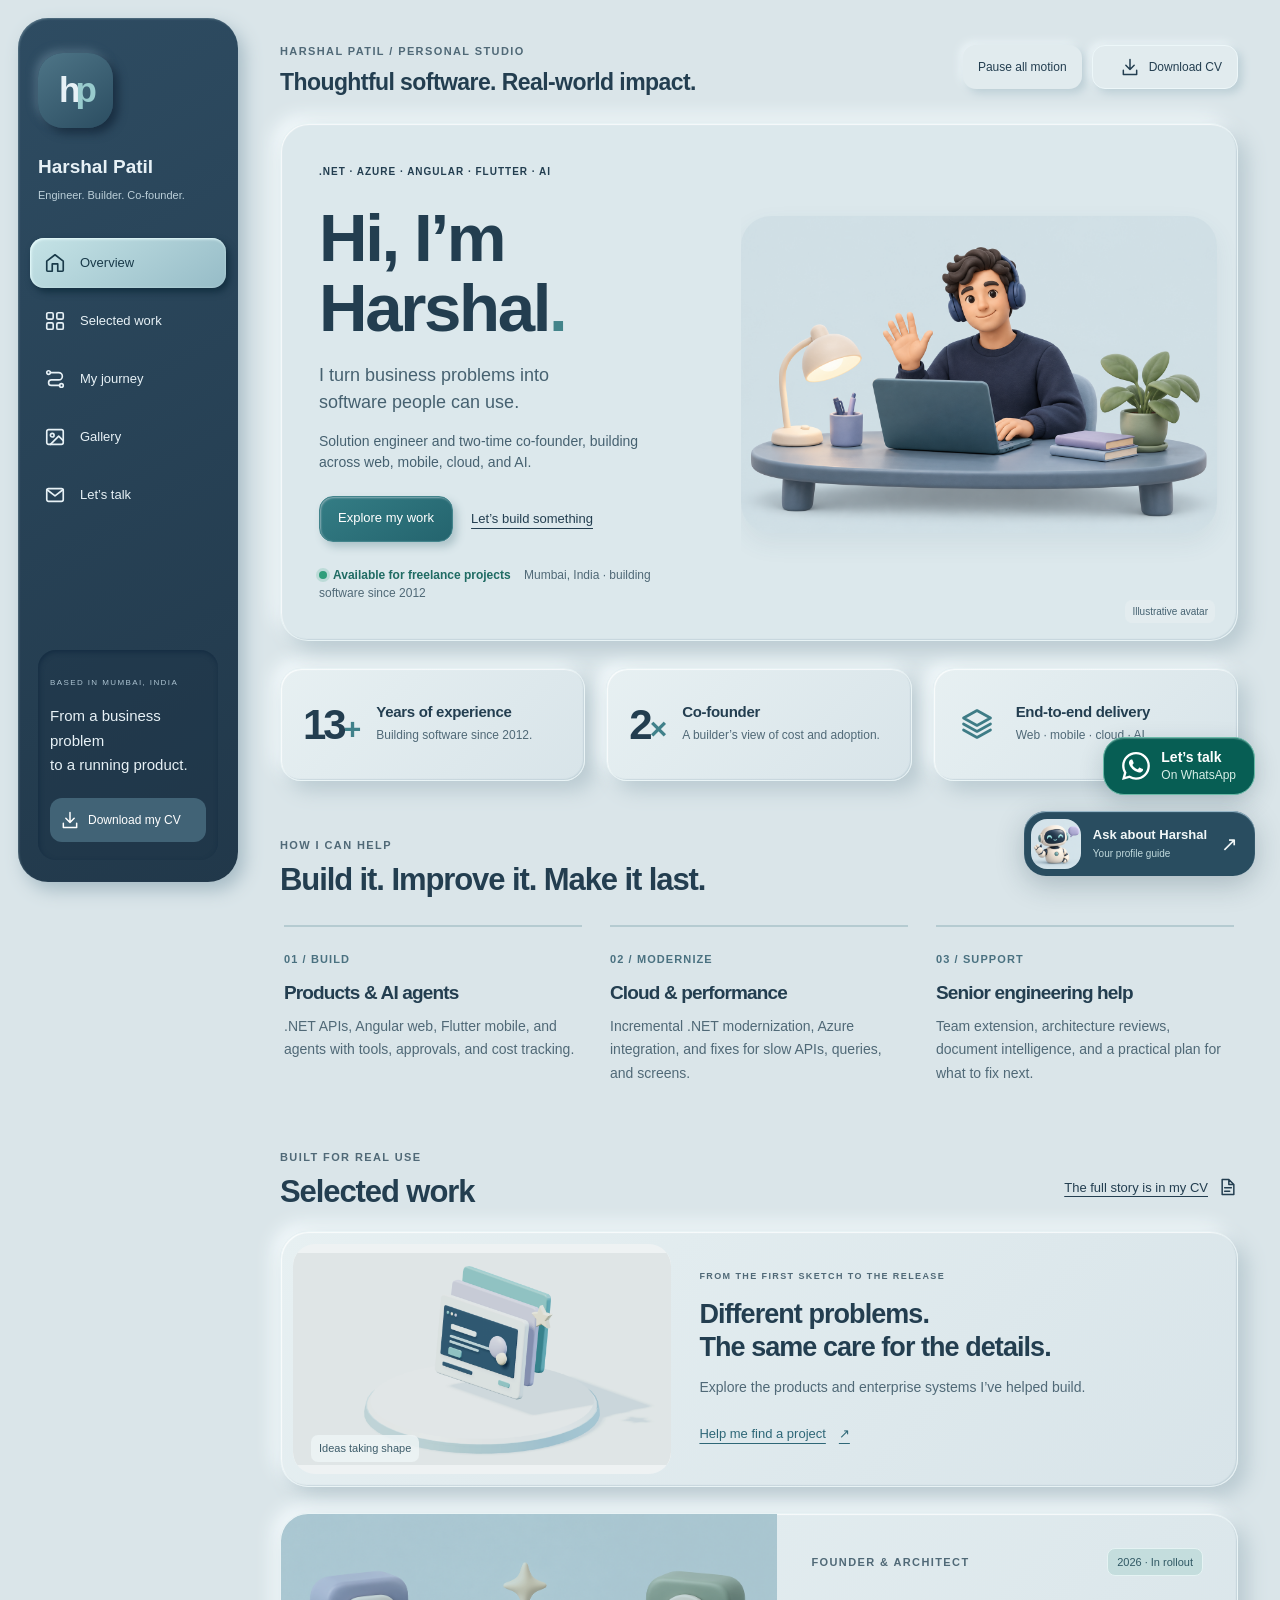
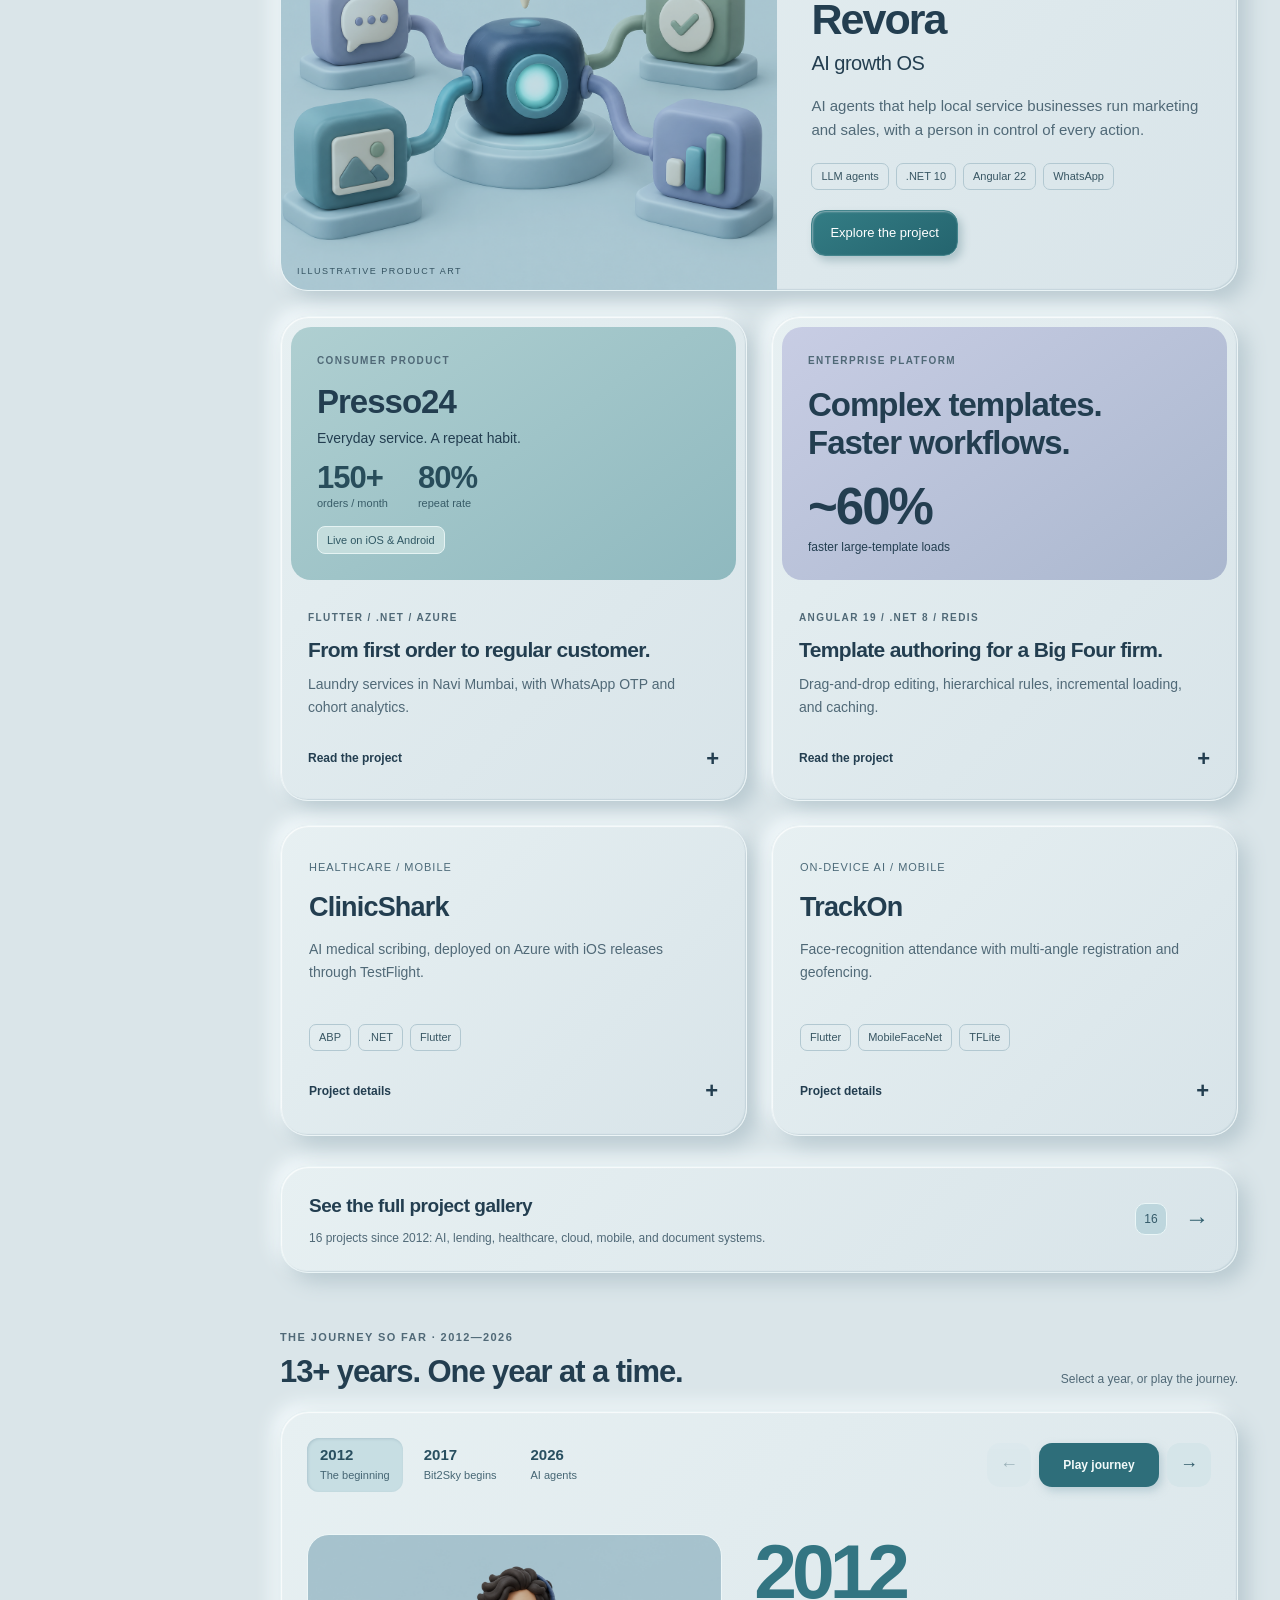
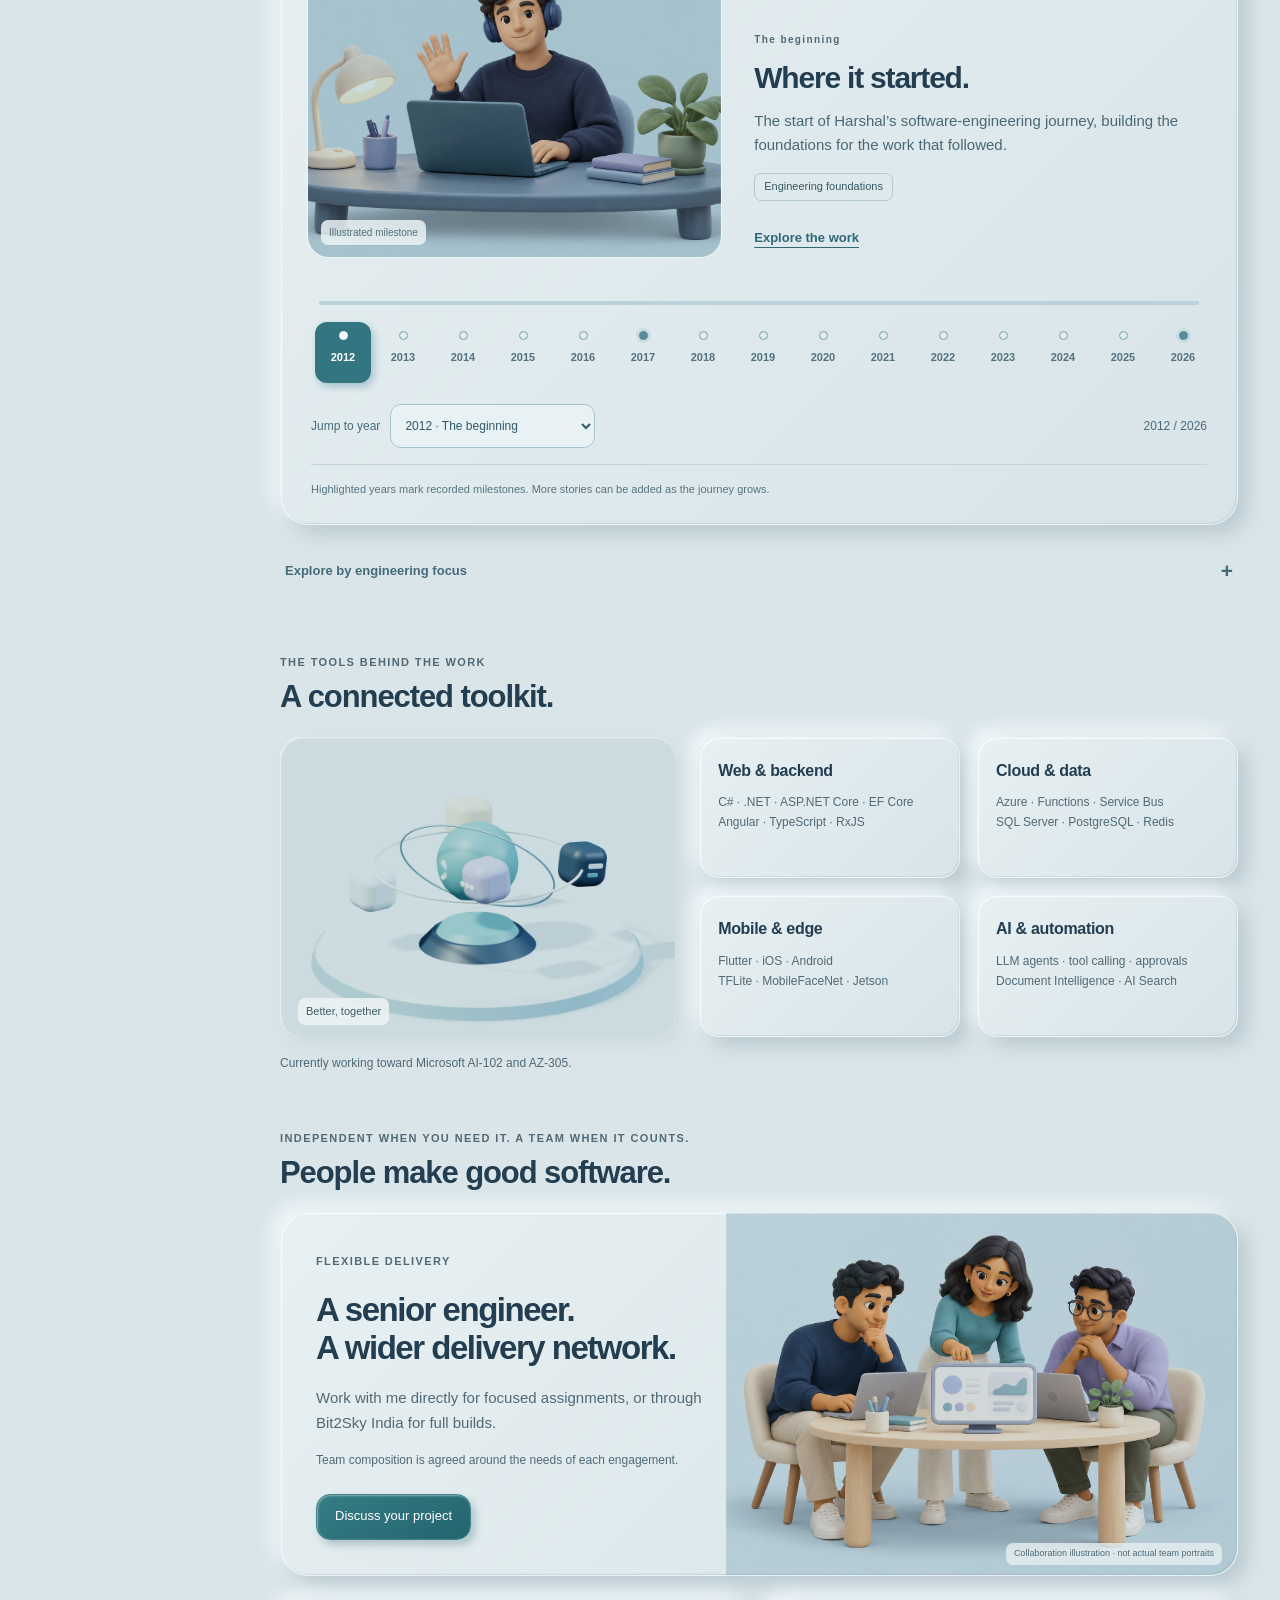
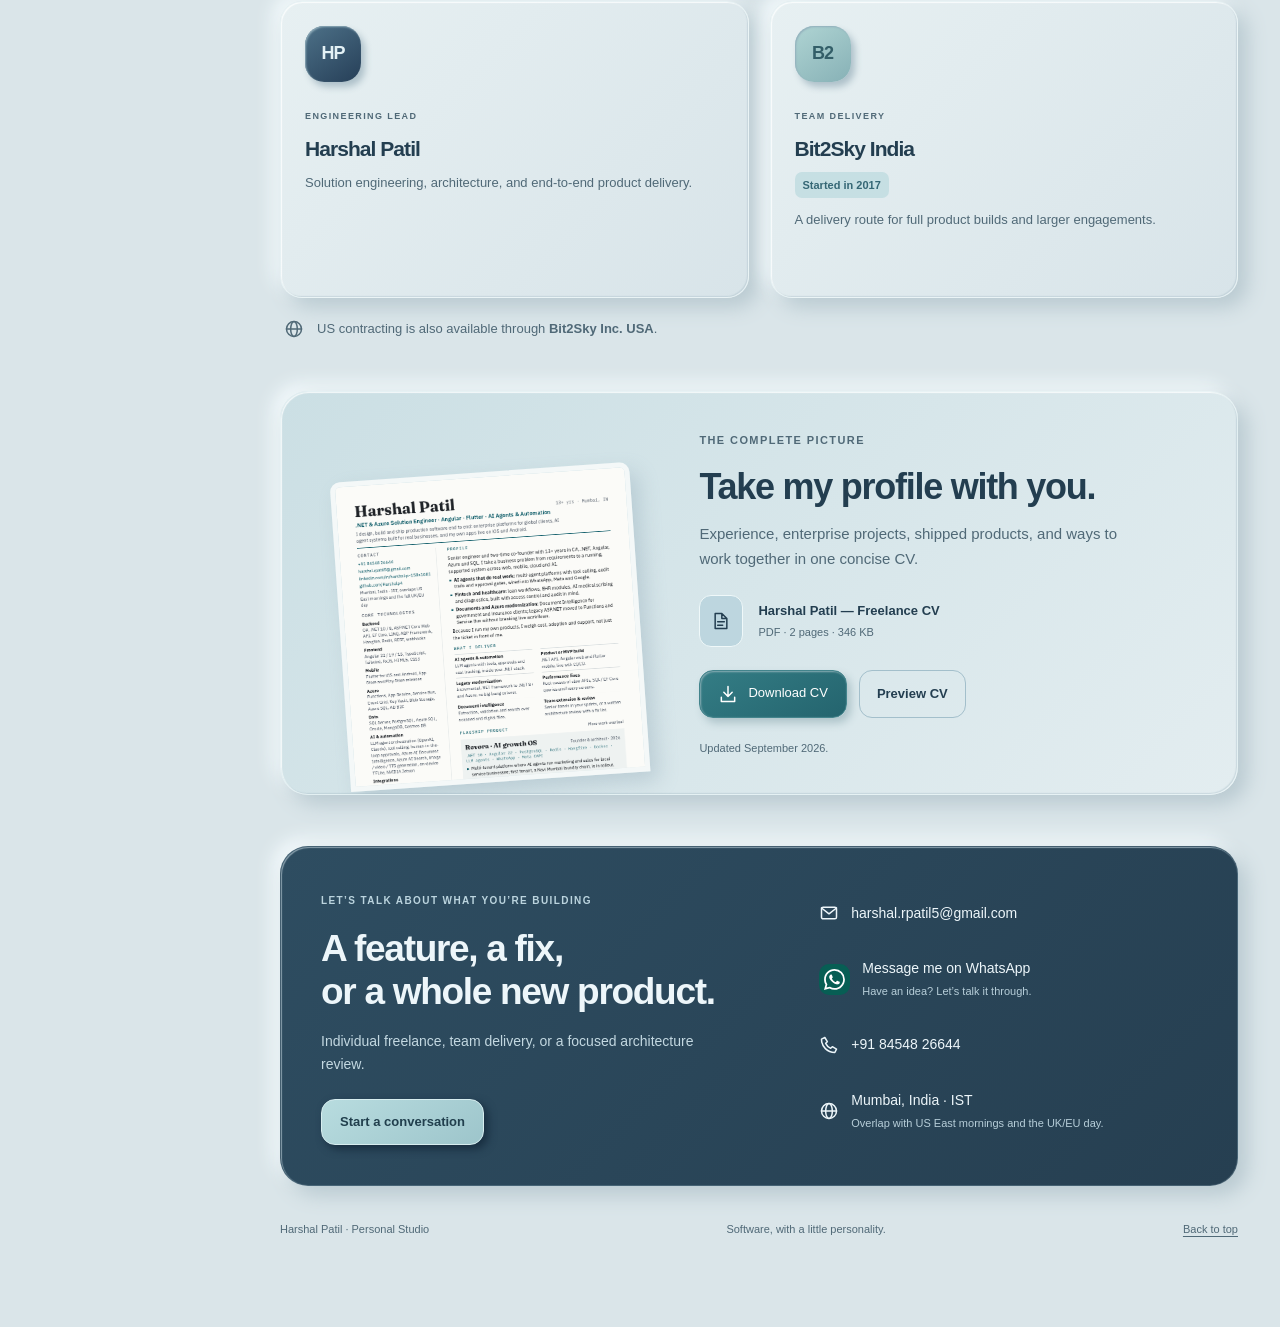
==== index.html @ e1989198 "Personal profile site with project gallery Co-Authored-By: Claude Opus 5.5 (1M context) <noreply@ant" ====
<!doctype html>
<html lang="en">
<head>
<meta charset="utf-8"><meta name="viewport" content="width=device-width,initial-scale=1">
<title>Harshal Patil — .NET, Azure & AI Solution Engineer</title>
<meta name="description" content="Harshal Patil: solution engineer and two-time co-founder with 13+ years across .NET, Angular, Azure, Flutter, and AI automation. Explore projects, career highlights, and freelance engagements.">
<link rel="icon" href="data:image/svg+xml,%3Csvg xmlns='http://www.w3.org/2000/svg' viewBox='0 0 64 64'%3E%3Crect width='64' height='64' rx='18' fill='%23243e53'/%3E%3Ctext x='12' y='44' font-family='Arial' font-size='34' font-weight='bold' fill='%23b5dddd'%3Ehp%3C/text%3E%3C/svg%3E">
<meta name="theme-color" content="#243e53">
<meta property="og:type" content="profile">
<meta property="og:title" content="Harshal Patil — .NET, Azure & AI Solution Engineer">
<meta property="og:description" content="13+ years building enterprise platforms, mobile apps and AI agent systems. Available for freelance builds, modernization and AI automation.">
<meta property="og:image" content="assets/studio-hero.png">
<meta name="twitter:card" content="summary_large_image">
<script type="application/ld+json">{"@context":"https://schema.org","@type":"Person","name":"Harshal Patil","jobTitle":".NET, Azure & AI Solution Engineer","email":"mailto:harshal.rpatil5@gmail.com","telephone":"+91 84548 26644","address":{"@type":"PostalAddress","addressLocality":"Mumbai","addressCountry":"IN"},"knowsAbout":[".NET","ASP.NET Core","Angular","Microsoft Azure","Flutter","AI agents","SQL Server"]}</script>
<link rel="stylesheet" href="studio.css"><link rel="stylesheet" href="profile.css"><link rel="stylesheet" href="gallery.css"><link rel="stylesheet" href="personality.css"><link rel="stylesheet" href="journey.css">
<script type="importmap">{"imports":{"three":"./vendor/three.module.js"}}</script>
<link rel="stylesheet" href="contact.css">
</head>
<body class="profile-v2">
<a class="skip" href="#main">Skip to content</a>
<aside class="sidebar">
<a class="brand" href="#overview" aria-label="Harshal Patil home">h<span>p</span></a>
<div class="identity"><strong>Harshal Patil</strong><span>Engineer. Builder. Co-founder.</span></div>
<nav aria-label="Profile">
<a class="active" href="#overview"><span data-icon="home" aria-hidden="true"></span>Overview</a>
<a href="#work"><span data-icon="grid" aria-hidden="true"></span>Selected work</a>
<a href="#journey"><span data-icon="journey" aria-hidden="true"></span>My journey</a>
<a href="gallery.html"><span data-icon="gallery" aria-hidden="true"></span>Gallery</a>
<a href="#contact"><span data-icon="mail" aria-hidden="true"></span>Let’s talk</a>
</nav>
<div class="sidebar-note"><span class="tiny-label">BASED IN MUMBAI, INDIA</span><p>From a business problem<br>to a running product.</p><a href="assets/harshal-patil-cv.pdf" download="Harshal-Patil-CV.pdf" class="sidebar-cv"><span data-icon="download" aria-hidden="true"></span>Download my CV</a></div>

</aside>
<main id="main">
<header id="overview"><div><span class="eyebrow">HARSHAL PATIL / PERSONAL STUDIO</span><h1>Thoughtful software. Real-world impact.</h1></div><div class="header-actions"><button class="subtle" id="motion-toggle" aria-pressed="false" hidden>Pause motion</button><a class="subtle cv-top" href="assets/harshal-patil-cv.pdf" download="Harshal-Patil-CV.pdf"><span data-icon="download" aria-hidden="true"></span>Download CV</a></div></header>
<section class="hero clay" aria-labelledby="hero-title">
<div class="hero-copy"><div class="badge">.NET · AZURE · ANGULAR · FLUTTER · AI</div><h2 id="hero-title">Hi, I’m<br> Harshal<span>.</span></h2><p>I turn business problems into<br> software people can use.</p><p class="hero-description">Solution engineer and two-time co-founder, building across web, mobile, cloud, and AI.</p><div class="hero-actions"><a class="primary" href="#work">Explore my work</a><a class="text-action" href="#contact">Let’s build something</a></div><div class="hero-foot"><span class="availability"><i aria-hidden="true"></i>Available for freelance projects</span> Mumbai, India · building software since 2012</div></div>
<div class="hero-art avatar-art" data-moving="false"><div class="avatar-float"><div class="avatar-parallax"><img src="assets/studio-hero.png" alt="Illustrated engineer working at a laptop in a small creative studio" width="1536" height="1024" fetchpriority="high"></div></div><span class="image-caption">Illustrative avatar</span></div>
</section>
<div class="proof-grid">
<article class="clay proof"><strong>13<span>+</span></strong><div><h3>Years of experience</h3><p>Building software since 2012.</p></div></article>
<article class="clay proof"><strong>2<span>×</span></strong><div><h3>Co-founder</h3><p>A builder’s view of cost and adoption.</p></div></article>
<article class="clay proof"><span class="proof-symbol" data-icon="layers" aria-hidden="true"></span><div><h3>End-to-end delivery</h3><p>Web · mobile · cloud · AI</p></div></article>
</div>
<section id="services" class="section"><div class="section-heading"><div><span class="eyebrow">HOW I CAN HELP</span><h2>Build it. Improve it. Make it last.</h2></div></div>
<div class="services-grid">
<article><span class="service-number">01 / BUILD</span><h3>Products & AI agents</h3><p>.NET APIs, Angular web, Flutter mobile, and agents with tools, approvals, and cost tracking.</p></article>
<article><span class="service-number">02 / MODERNIZE</span><h3>Cloud & performance</h3><p>Incremental .NET modernization, Azure integration, and fixes for slow APIs, queries, and screens.</p></article>
<article><span class="service-number">03 / SUPPORT</span><h3>Senior engineering help</h3><p>Team extension, architecture reviews, document intelligence, and a practical plan for what to fix next.</p></article>
</div></section>
<section id="work" class="section"><div class="section-heading"><div><span class="eyebrow">BUILT FOR REAL USE</span><h2>Selected work</h2></div><a class="inline-link" href="#cv">The full story is in my CV <span data-icon="file" aria-hidden="true"></span></a></div>
<div class="work-intro clay"><figure class="profile-moment "><video data-motion-video data-src="assets/project-reveal.mp4" data-label="Ideas taking shape" poster="assets/project-reveal-poster.png" muted loop playsinline preload="none" aria-label="Ideas taking shape — decorative 3D animation" width="1280" height="720"></video><figcaption><span>Ideas taking shape</span><button type="button" class="moment-toggle" hidden aria-label="Pause Ideas taking shape animation">Pause</button></figcaption></figure><div><span class="eyebrow">FROM THE FIRST SKETCH TO THE RELEASE</span><h3>Different problems.<br>The same care for the details.</h3><p>Explore the products and enterprise systems I’ve helped build.</p><button class="text-action" type="button" data-open-chat data-chat-question="Which projects should I explore?">Help me find a project <span aria-hidden="true">↗</span></button></div></div>
<div class="flagship clay"><div class="flagship-art"><img src="assets/revora-agents.png" alt="Illustration of connected AI tools for messages, approvals, creative work, and analytics" width="1536" height="1024" loading="lazy"><span class="art-label">ILLUSTRATIVE PRODUCT ART</span></div><div class="flagship-copy"><div class="label-row"><span class="eyebrow">FOUNDER & ARCHITECT</span><span class="pill">2026 · In rollout</span></div><h3>Revora<span>AI growth OS</span></h3><p>AI agents that help local service businesses run marketing and sales, with a person in control of every action.</p><div class="tag-list"><span>LLM agents</span><span>.NET 10</span><span>Angular 22</span><span>WhatsApp</span></div><button class="primary" data-project="revora">Explore the project</button></div></div>
<div class="project-grid-v2">
<button class="project clay" data-project="presso"><div class="project-banner presso-banner"><span class="eyebrow">CONSUMER PRODUCT</span><strong>Presso24<span>Everyday service. A repeat habit.</span></strong><div class="banner-metrics"><span><b>150+</b>orders / month</span><span><b>80%</b>repeat rate</span></div><span class="pill">Live on iOS & Android</span></div><div class="project-info"><span class="eyebrow">FLUTTER / .NET / AZURE</span><h3>From first order to regular customer.</h3><p>Laundry services in Navi Mumbai, with WhatsApp OTP and cohort analytics.</p><span class="project-action">Read the project <span aria-hidden="true">+</span></span></div></button>
<button class="project clay" data-project="authoring"><div class="project-banner authoring-banner"><span class="eyebrow">ENTERPRISE PLATFORM</span><strong>Complex templates.<br>Faster workflows.</strong><span class="metric-large">~60%<small>faster large-template loads</small></span></div><div class="project-info"><span class="eyebrow">ANGULAR 19 / .NET 8 / REDIS</span><h3>Template authoring for a Big Four firm.</h3><p>Drag-and-drop editing, hierarchical rules, incremental loading, and caching.</p><span class="project-action">Read the project <span aria-hidden="true">+</span></span></div></button>
<button class="project clay compact-project" data-project="clinic"><span class="project-category">HEALTHCARE / MOBILE</span><h3>ClinicShark</h3><p>AI medical scribing, deployed on Azure with iOS releases through TestFlight.</p><div class="tag-list"><span>ABP</span><span>.NET</span><span>Flutter</span></div><span class="project-action">Project details <span aria-hidden="true">+</span></span></button>
<button class="project clay compact-project" data-project="trackon"><span class="project-category">ON-DEVICE AI / MOBILE</span><h3>TrackOn</h3><p>Face-recognition attendance with multi-angle registration and geofencing.</p><div class="tag-list"><span>Flutter</span><span>MobileFaceNet</span><span>TFLite</span></div><span class="project-action">Project details <span aria-hidden="true">+</span></span></button>
</div>
<a class="gallery-link clay" href="gallery.html"><span class="gallery-summary-copy"><strong>See the full project gallery</strong><small>16 projects since 2012: AI, lending, healthcare, cloud, mobile, and document systems.</small></span><span class="gallery-count" aria-hidden="true">16</span><span class="gallery-arrow" aria-hidden="true">→</span></a>
</section>

<section id="journey" class="section"><div class="section-heading"><div><span class="eyebrow">THE JOURNEY SO FAR · 2012—2026</span><h2>13+ years. One year at a time.</h2></div><span class="quiet">Select a year, or play the journey.</span></div>
<div id="year-journey" class="year-journey clay" data-playing="false">
<div class="year-toolbar"><div class="year-landmarks" aria-label="Career milestones"><button type="button" data-jump-year="2012"><span>2012</span>The beginning</button><button type="button" data-jump-year="2017"><span>2017</span>Bit2Sky begins</button><button type="button" data-jump-year="2026"><span>2026</span>AI agents</button></div><div class="year-controls" hidden><button type="button" id="journey-prev" aria-label="Previous year" disabled>←</button><button type="button" id="journey-play" aria-pressed="false">Play journey</button><button type="button" id="journey-next" aria-label="Next year">→</button></div></div>
<div class="year-stage" id="year-story" role="tabpanel" aria-labelledby="year-tab-2012" tabindex="0"><figure class="year-visual"><img id="year-image" src="assets/studio-hero.png" alt="Illustrated engineer at a desk with a laptop" width="1536" height="1024" loading="lazy"><figcaption>Illustrated milestone</figcaption></figure><div class="year-copy"><div id="year-number" class="year-number" aria-hidden="true">2012</div><span class="eyebrow" id="year-label">The beginning</span><h3 id="year-title">Where it started.</h3><p id="year-description">The start of Harshal’s software-engineering journey, building the foundations for the work that followed.</p><div class="tag-list" id="year-tags"><span>Engineering foundations</span></div><div id="year-context" class="year-context" hidden></div><a id="year-action" class="year-action" href="#work">Explore the work</a></div></div>
<div class="year-scrubber"><div class="year-progress" aria-hidden="true"><span class="year-progress-fill"></span></div><div class="year-rail" role="tablist" aria-label="Journey by year" hidden></div><div class="year-bottom"><label for="journey-year">Jump to year <select id="journey-year" aria-label="Jump to year"></select></label><span id="journey-status" role="status" aria-live="polite">2012 / 2026</span></div></div>
<p class="year-note">Highlighted years mark recorded milestones. More stories can be added as the journey grows.</p>
</div>
<details class="career-focus"><summary>Explore by engineering focus <span aria-hidden="true">+</span></summary><div class="journey-shell clay"><div class="timeline" role="tablist" aria-label="Career chapters">
<button role="tab" id="tab-foundations" aria-controls="career-panel" aria-selected="true" tabindex="0" data-chapter="0"><span class="timeline-dot year-dot">2012</span><strong>Core engineering</strong><small>.NET & data</small></button>
<button role="tab" id="tab-enterprise" aria-controls="career-panel" aria-selected="false" tabindex="-1" data-chapter="1"><span class="timeline-dot">02</span><strong>Enterprise systems</strong><small>Platforms & performance</small></button>
<button role="tab" id="tab-cloud" aria-controls="career-panel" aria-selected="false" tabindex="-1" data-chapter="2"><span class="timeline-dot">03</span><strong>Cloud & integration</strong><small>Azure & workflows</small></button>
<button role="tab" id="tab-products" aria-controls="career-panel" aria-selected="false" tabindex="-1" data-chapter="3"><span class="timeline-dot">04</span><strong>Products & mobile</strong><small>Build, ship, operate</small></button>
<button role="tab" id="tab-ai" aria-controls="career-panel" aria-selected="false" tabindex="-1" data-chapter="4"><span class="timeline-dot year-dot">2026</span><strong>AI agents</strong><small>Revora</small></button>
</div>
<div id="career-panel" role="tabpanel" tabindex="0" aria-labelledby="tab-foundations"><div><span class="eyebrow" id="chapter-subtitle">C# · ASP.NET · SQL</span><h3 id="chapter-title">Building the foundations.</h3><p id="chapter-text">Document management and regulated scanning systems for organizations including HAL, Pune Municipal Corporation, MDIndia, and EMH Cranes.</p><div class="tag-list" id="chapter-tags"><span>C#</span><span>ASP.NET</span><span>SQL Server</span><span>Oracle</span></div></div><div class="chapter-evidence"><span class="eyebrow">WORK THAT DEFINES THIS CHAPTER</span><ul id="chapter-details"><li>C# and ASP.NET applications</li><li>SQL Server and Oracle data systems</li><li>Document management and scanning workflows</li></ul><span id="chapter-date" class="quiet">2012 · where it started</span></div></div>
<p class="timeline-note">Projects grouped by focus; individual project dates are not implied.</p></div></details>
</section>
<section class="section toolkit" id="toolkit"><div class="section-heading"><div><span class="eyebrow">THE TOOLS BEHIND THE WORK</span><h2>A connected toolkit.</h2></div></div><div class="toolkit-layout"><figure class="profile-moment toolkit-moment"><video data-motion-video data-src="assets/skill-orbit.mp4" data-label="Better, together" poster="assets/skill-orbit-poster.png" muted loop playsinline preload="none" aria-label="Better, together — decorative 3D animation" width="1280" height="720"></video><figcaption><span>Better, together</span><button type="button" class="moment-toggle" hidden aria-label="Pause Better, together animation">Pause</button></figcaption></figure><div class="toolkit-grid">
<article class="clay"><h3>Web & backend</h3><p>C# · .NET · ASP.NET Core · EF Core<br>Angular · TypeScript · RxJS</p></article>
<article class="clay"><h3>Cloud & data</h3><p>Azure · Functions · Service Bus<br>SQL Server · PostgreSQL · Redis</p></article>
<article class="clay"><h3>Mobile & edge</h3><p>Flutter · iOS · Android<br>TFLite · MobileFaceNet · Jetson</p></article>
<article class="clay"><h3>AI & automation</h3><p>LLM agents · tool calling · approvals<br>Document Intelligence · AI Search</p></article>
</div></div><p class="learning-note">Currently working toward Microsoft AI-102 and AZ-305.</p></section>
<section id="team" class="section"><div class="section-heading"><div><span class="eyebrow">INDEPENDENT WHEN YOU NEED IT. A TEAM WHEN IT COUNTS.</span><h2>People make good software.</h2></div></div>
<div class="team-hero clay"><div class="team-copy"><span class="eyebrow">FLEXIBLE DELIVERY</span><h3>A senior engineer.<br>A wider delivery network.</h3><p>Work with me directly for focused assignments, or through Bit2Sky India for full builds.</p><p class="quiet">Team composition is agreed around the needs of each engagement.</p><a class="primary" href="#contact">Discuss your project</a></div><figure><img src="assets/team-collaboration.png" alt="Fictional clay characters collaborating on a software project" width="1536" height="1024" loading="lazy"><figcaption>Collaboration illustration · not actual team portraits</figcaption></figure></div>
<div class="team-cards"><article class="clay member"><div class="member-avatar">HP</div><div><span class="eyebrow">ENGINEERING LEAD</span><h3>Harshal Patil</h3><p>Solution engineering, architecture, and end-to-end product delivery.</p></div></article><article class="clay member"><div class="member-avatar teal-avatar">B2</div><div><span class="eyebrow">TEAM DELIVERY</span><h3>Bit2Sky India</h3><span class="company-since">Started in 2017</span><p>A delivery route for full product builds and larger engagements.</p></div></article></div>
<div class="contracting-note"><span data-icon="globe" aria-hidden="true"></span><p>US contracting is also available through <strong>Bit2Sky Inc. USA</strong>.</p></div>
</section>
<!-- Temporarily hidden; remove hidden to restore testimonials. -->
<section id="testimonials" class="section testimonials" hidden><div class="section-heading"><div><span class="eyebrow">WHAT CLIENTS SAY</span><h2>Trusted to ship.</h2></div><span class="sample-note">Sample testimonials · to be replaced with real client feedback</span></div><div class="testimonial-grid"><figure class="clay testimonial"><span class="sample-badge">Sample</span><blockquote>“Harshal took our slow, fragile platform and made it fast and predictable without a risky rewrite. Clear communication and no surprises.”</blockquote><figcaption><strong>Engineering manager</strong><span>Enterprise advisory platform</span></figcaption></figure><figure class="clay testimonial"><span class="sample-badge">Sample</span><blockquote>“He understood the business problem before writing any code. Our app went from idea to both app stores, and he still supports it.”</blockquote><figcaption><strong>Founder</strong><span>Consumer services startup</span></figcaption></figure><figure class="clay testimonial"><span class="sample-badge">Sample</span><blockquote>“Solid .NET and Azure depth, plus practical AI. The document-processing workflow he built cut hours of manual checking every week.”</blockquote><figcaption><strong>Product owner</strong><span>Healthcare software company</span></figcaption></figure></div></section><section id="cv" class="section cv-section clay"><div class="cv-preview"><img src="assets/cv-preview.png" alt="First page of Harshal Patil’s attached freelance CV" width="786" height="1111" loading="lazy"></div><div class="cv-copy"><span class="eyebrow">THE COMPLETE PICTURE</span><h2>Take my profile with you.</h2><p>Experience, enterprise projects, shipped products, and ways to work together in one concise CV.</p><div class="cv-file"><span data-icon="file" aria-hidden="true"></span><span><strong>Harshal Patil — Freelance CV</strong><small>PDF · 2 pages · 346 KB</small></span></div><div class="cv-actions"><a class="primary" href="assets/harshal-patil-cv.pdf" download="Harshal-Patil-CV.pdf"><span data-icon="download" aria-hidden="true"></span>Download CV</a><button class="secondary" id="preview-cv">Preview CV</button></div><span class="quiet">Updated September 2026.</span></div></section>
<section id="contact" class="section contact clay"><div><span class="eyebrow">LET’S TALK ABOUT WHAT YOU’RE BUILDING</span><h2>A feature, a fix,<br>or a whole new product.</h2><p>Individual freelance, team delivery, or a focused architecture review.</p><a class="primary" href="mailto:harshal.rpatil5@gmail.com?subject=Let%E2%80%99s%20discuss%20a%20project">Start a conversation</a></div><div class="contact-details"><a href="mailto:harshal.rpatil5@gmail.com"><span data-icon="mail" aria-hidden="true"></span><span>harshal.rpatil5@gmail.com</span></a><a class="whatsapp-contact" href="https://wa.me/918454826644?text=Hi%20Harshal%21%20I%20came%20across%20your%20portfolio%20and%20would%20love%20to%20discuss%20a%20project.%20Could%20we%20connect%20to%20talk%20about%20the%20scope%2C%20timeline%2C%20and%20how%20we%20can%20work%20together%3F" target="_blank" rel="noopener noreferrer" aria-label="Message Harshal on WhatsApp (opens in a new tab)">
<span class="whatsapp-icon" aria-hidden="true"><img src="assets/whatsapp.svg" alt="" width="21" height="21"></span>
<span>Message me on WhatsApp<small>Have an idea? Let’s talk it through.</small></span>
</a>
<a href="tel:+918454826644"><span data-icon="phone" aria-hidden="true"></span><span>+91 84548 26644</span></a><div><span data-icon="globe" aria-hidden="true"></span><span>Mumbai, India · IST<small>Overlap with US East mornings and the UK/EU day.</small></span></div></div></section>
<details id="assets" class="studio-extras" hidden><summary>Explore the 3D studio & design assets <span aria-hidden="true">+</span></summary>
    <section id="motion" class="section motion-section"><div class="section-heading"><div><span class="eyebrow">SMALL DETAILS, MORE PERSONALITY</span><h2>The motion studio</h2></div><span class="quiet">Live 3D · seamless 8-second loops</span></div>
      <div class="motion-layout clay"><div class="scene-wrap"><canvas id="scene" aria-label="Animated 3D desk with a laptop, lamp, plant, and floating star" role="img"></canvas><div id="scene-fallback" hidden>Live 3D is unavailable in this browser. <a href="assets/welcome-desk.mp4">Watch the rendered animation</a>.</div><span class="scene-label"><i></i><span id="scene-name">WELCOME DESK</span></span><span class="scene-tip">Move your pointer to look around</span></div><div class="motion-panel"><span class="eyebrow">CHOOSE A MOMENT</span><div class="scene-options" aria-label="3D animation selection"><button class="selected" data-scene="desk" aria-pressed="true"><span class="number">01</span><span><strong>Welcome desk</strong><small>A quiet hello for your hero.</small></span><span aria-hidden="true">↗</span></button><button data-scene="orbit" aria-pressed="false"><span class="number">02</span><span><strong>Skill orbit</strong><small>A connected, playful toolkit.</small></span><span aria-hidden="true">↗</span></button><button data-scene="cards" aria-pressed="false"><span class="number">03</span><span><strong>Project reveal</strong><small>Work that opens up on hover.</small></span><span aria-hidden="true">↗</span></button></div><p id="motion-description">A laptop eases open, the plant sways, and a small star floats. Use it beside your introduction.</p><div class="download-row"><a id="video-download" href="assets/welcome-desk.mp4" download>Video <span>↧</span></a><a id="model-download" href="assets/welcome-desk.glb" download>3D model <span>↧</span></a></div><span class="quiet footnote">Editable GLB + MP4. Pause anytime.</span></div></div>
    </section>


</details>
<footer><span>Harshal Patil · Personal Studio</span><span>Software, with a little personality.</span><a href="#overview">Back to top</a></footer>
</main>
<a class="whatsapp-float whatsapp-float--with-guide" href="https://wa.me/918454826644?text=Hi%20Harshal%21%20I%20came%20across%20your%20portfolio%20and%20would%20love%20to%20discuss%20a%20project.%20Could%20we%20connect%20to%20talk%20about%20the%20scope%2C%20timeline%2C%20and%20how%20we%20can%20work%20together%3F" target="_blank" rel="noopener noreferrer" aria-label="Chat with Harshal on WhatsApp (opens in a new tab)" title="Discuss your project on WhatsApp">
<img src="assets/whatsapp.svg" alt="" width="28" height="28">
<span>Let’s talk<small>On WhatsApp</small></span>
</a>
<dialog id="project-dialog" aria-labelledby="project-title"><button class="close" aria-label="Close project details">×</button><figure id="project-visual" hidden><img alt="" width="1536" height="1024"><figcaption>Concept illustration · not a production screenshot</figcaption></figure><span class="eyebrow" id="project-type">PROJECT SNAPSHOT</span><h2 id="project-title"></h2><p id="project-body"></p><ul id="project-points"></ul><div class="project-outcome" id="project-outcome"></div><div id="project-tags"></div><a class="dialog-cv" href="assets/harshal-patil-cv.pdf" target="_blank" rel="noopener">Read the complete CV</a></dialog>
<dialog id="cv-dialog" aria-labelledby="cv-dialog-title"><div class="cv-dialog-header"><div><span class="eyebrow">CURRICULUM VITAE</span><h2 id="cv-dialog-title">Harshal Patil</h2></div><button class="close" aria-label="Close CV preview">×</button></div><iframe title="Harshal Patil freelance CV PDF preview" loading="lazy"></iframe><div class="cv-dialog-footer"><a class="primary" href="assets/harshal-patil-cv.pdf" download="Harshal-Patil-CV.pdf">Download CV</a><a href="assets/harshal-patil-cv.pdf" target="_blank" rel="noopener">Open PDF in a new tab</a></div></dialog>

<button type="button" id="chat-launcher" class="chat-launcher" data-open-chat aria-haspopup="dialog" aria-controls="profile-chat" aria-label="Ask about Harshal — open profile guide" hidden><img src="assets/profile-guide.png" alt="" width="56" height="56"><span>Ask about Harshal<small>Your profile guide</small></span><span class="chat-launcher-arrow" aria-hidden="true">↗</span></button>
<dialog id="profile-chat" class="profile-chat" aria-labelledby="chat-title" aria-describedby="chat-disclaimer">
<div class="chat-header"><img src="assets/profile-guide.png" alt="" width="48" height="48"><div><h2 id="chat-title">Harshal’s profile guide</h2><p>Find your way around the work.</p></div><button type="button" class="chat-close" aria-label="Close profile guide">×</button></div>
<div id="chat-messages" class="chat-messages" role="log" aria-label="Conversation with the profile guide" aria-live="polite" aria-relevant="additions"></div>
<div class="chat-suggestions" aria-label="Suggested questions"><button type="button" data-question="What can Harshal help with?">How can he help?</button><button type="button" data-question="Tell me about AI projects">AI projects</button><button type="button" data-question="Can I download his CV?">Get the CV</button><button type="button" data-question="How can I contact Harshal?">Get in touch</button></div>
<form id="chat-form"><label for="chat-question">Your question</label><div class="chat-input-row"><input id="chat-question" name="question" type="text" placeholder="Ask about skills, projects, or experience…" maxlength="400" required autocomplete="off" enterkeyhint="send"><button type="submit" aria-label="Send question"><svg viewBox="0 0 24 24" aria-hidden="true"><path d="m5 12 7-7 7 7M12 5v15"/></svg></button></div></form>
<div class="chat-footer"><p id="chat-disclaimer">Answers from this profile. Not a live chat.<br>Messages stay in this tab.</p><button type="button" id="chat-clear">Clear chat</button></div>
</dialog>
<script type="module" src="profile.js"></script><script type="module" src="profile-motion.js"></script><script type="module" src="avatar-motion.js"></script><script type="module" src="journey.js"></script><script type="module" src="profile-chat.js"></script><script type="module" src="studio.js"></script>
</body></html>
---- studio.css ----
:root{--bg:#dae5e9;--surface:#e3edf0;--ink:#233e50;--muted:#506977;--teal:#286c75;--navy:#243e53;--white:#f5fafb;--shadow:9px 9px 20px #b8c9d0,-7px -7px 18px #f5fbfd;--inner:inset 1px 1px 1px #ffffffc9,inset -1px -1px 1px #a0b6c25c;font-family:Arial,Helvetica,sans-serif;color:var(--ink);background:var(--bg);font-synthesis:none;scroll-behavior:smooth;scroll-padding-top:24px}
*{box-sizing:border-box}body{margin:0;line-height:1.5}a{color:inherit;text-decoration:none}button{font:inherit;color:inherit;cursor:pointer}button,a{-webkit-tap-highlight-color:transparent}button:focus-visible,a:focus-visible{outline:3px solid #205f83;outline-offset:5px}h1,h2,h3,p{margin:0}button{touch-action:manipulation}h1,h2,h3{line-height:1.15;letter-spacing:-.045em}button,a{transition:transform .2s ease,background .2s ease,box-shadow .2s ease}.clay{border:1px solid #eef8fab0;box-shadow:var(--shadow),var(--inner);background:linear-gradient(135deg,#e7f0f2,#d8e4e9);border-radius:28px}.sidebar{width:220px;position:fixed;inset:18px auto 18px 18px;background:linear-gradient(150deg,#2e4c62,#21384a);border-radius:30px;color:#e7f1f6;padding:35px 20px 22px;box-shadow:6px 8px 18px #a6bbc5,inset 1px 1px 2px #90aab769;display:flex;flex-direction:column;z-index:5}.brand{width:75px;height:75px;border-radius:25px;background:linear-gradient(145deg,#4e7587,#2b4d61);box-shadow:5px 5px 10px #182d40,-3px -3px 9px #527084;display:flex;align-items:center;justify-content:center;position:relative;font-size:35px;letter-spacing:-5px;font-weight:700}.brand span{color:#98cbcd}.brand i{position:absolute;width:12px;height:12px;background:#9bc5ad;border-radius:50%;right:-3px;bottom:3px;border:3px solid #304e62}.identity{margin-top:25px;display:flex;flex-direction:column;gap:5px}.identity strong{font-size:19px}.identity>span{font-size:13px;color:#bbcfd9}.sidebar nav{display:flex;flex-direction:column;gap:8px;margin:35px -8px}.sidebar nav a{display:flex;align-items:center;gap:13px;padding:14px 13px;border-radius:14px;font-size:13px;min-height:47px}.sidebar nav a>span{font-size:23px;width:24px;text-align:center;line-height:1}.sidebar nav a:hover{background:#456276}.sidebar nav a.active{color:#193a49;background:linear-gradient(145deg,#c5e3e6,#96bcc7);box-shadow:3px 4px 7px #122f40,inset 1px 1px 3px #ecffff}.sidebar-note{margin-top:auto;padding:18px 14px;background:#1e35477a;border-radius:18px;box-shadow:inset 1px 2px 5px #142c42}.tiny-label{font-size:8px;letter-spacing:1.4px;color:#abc2d0}.sidebar-note p{font-size:17px;margin:12px 0}.sidebar-note>span:last-child{font-size:11px;color:#aac0ca}.source-link{font-size:11px;padding:20px 5px 0;display:flex;justify-content:space-between}main{max-width:1580px;margin-left:238px;padding:38px 42px 20px}header{display:flex;justify-content:space-between;align-items:center;margin-bottom:32px;gap:20px}.eyebrow{font-size:10px;letter-spacing:1.8px;font-weight:700;color:var(--muted);line-height:1.5}h1{font-size:25px;margin-top:7px;letter-spacing:-.025em}.subtle{background:#e1ebee;border:1px solid #edf7f9;border-radius:13px;padding:11px 15px;box-shadow:4px 4px 9px #bbced5,-3px -3px 8px #edf5f8;font-size:12px;min-height:44px;white-space:nowrap}.subtle span{margin-left:12px}.hero{min-height:400px;display:grid;grid-template-columns:46% 54%;overflow:hidden;position:relative;background:#dce8ec}.hero-copy{padding:38px 0 37px 42px;position:relative;z-index:1}.badge{font-size:9px;letter-spacing:1.4px;font-weight:700;display:flex;align-items:center;gap:8px}.badge i{width:7px;height:7px;border-radius:50%;background:#448974;box-shadow:0 0 0 4px #bdd9d7}.hero h2{font-size:70px;line-height:1.03;letter-spacing:-5px;margin:25px 0 17px}.hero h2>span{color:#43848a}.hero p{font-size:16px;line-height:1.6;color:#466170}.primary{display:inline-flex;gap:34px;align-items:center;padding:13px 18px;background:linear-gradient(150deg,#347d85,#24646e);box-shadow:4px 5px 9px #adc3c9,inset 1px 1px 2px #8bafb6;border-radius:14px;color:white;font-size:13px;margin-top:24px;min-height:46px}.primary:hover{transform:translateY(-2px);box-shadow:5px 7px 12px #a5bec8}.hero-foot{font-size:10px;color:var(--muted);margin-top:24px}.hero-art{position:relative;align-self:stretch;min-width:0;display:flex;align-items:center}.hero-art img{width:119%;height:auto;max-height:100%;object-fit:contain;margin-left:-16%;mix-blend-mode:multiply}.image-caption{position:absolute;bottom:14px;right:18px;font-size:9px;color:#456271;background:#e6eef1b0;padding:4px 7px;border-radius:7px}.intro-grid{display:grid;grid-template-columns:repeat(3,1fr);gap:21px;margin-top:26px}.mini{padding:22px 18px;display:flex;gap:15px;align-items:center;border-radius:20px}.mini-icon{width:49px;height:53px;flex-shrink:0;display:grid;place-items:center;font-size:23px;font-weight:700;border-radius:15px;box-shadow:3px 3px 6px #acbec5,inset 1px 1px 2px #fff9}.teal{background:#b0d4d5}.purple{background:#c5c9e2}.cream{background:#e5dfcf}.mini h3{font-size:14px;letter-spacing:-.01em;margin:7px 0}.mini .eyebrow{font-size:8px}.mini p{font-size:10px;color:var(--muted)}.section{margin-top:40px;scroll-margin-top:28px}.section-heading{display:flex;justify-content:space-between;align-items:end;margin-bottom:22px;gap:20px}.section h2{font-size:28px;margin-top:6px}.quiet{font-size:11px;color:var(--muted);line-height:1.6}.work-grid{display:grid;grid-template-columns:1fr 1fr;gap:24px}.project{padding:10px;text-align:left;overflow:hidden}.project:hover{transform:translateY(-4px)}.project-art{height:205px;border-radius:21px;position:relative;overflow:hidden;display:grid;place-items:center;perspective:700px}.art-one{background:linear-gradient(135deg,#b8d5d8,#94b8c4)}.art-two{background:linear-gradient(135deg,#c8cce2,#a6adc9)}.paper{position:absolute;width:174px;height:122px;border-radius:13px;background:#e5f1f3;box-shadow:8px 16px 15px #567e9455;transform:rotateX(26deg) rotateY(-22deg) rotateZ(-9deg);border:2px solid #f6fbfb}.p-back{background:#8ea9bd;transform:rotateX(26deg) rotateY(-22deg) rotateZ(-9deg) translate(18px,12px)}.paper i{display:block;background:#62999e;width:42px;height:8px;border-radius:4px;margin:18px 13px 15px}.paper b{display:block;background:#b6ced7;width:98px;height:5px;border-radius:4px;margin:8px 13px}.paper b:nth-of-type(2){width:120px}.paper b:nth-of-type(3){width:75px}.paper em{position:absolute;right:17px;bottom:16px;background:#b7dada;color:#4e7f87;width:26px;height:26px;border-radius:8px;text-align:center;font-style:normal;font-weight:700}.art-label{position:absolute;left:16px;bottom:12px;font-size:8px;color:#355462;letter-spacing:1.5px}.project-info{padding:21px 13px 15px}.project-info>.eyebrow{font-size:8px}.project h3{font-size:19px;letter-spacing:-.03em;margin:9px 0}.project h3 span{float:right}.project p{font-size:12px;color:var(--muted);padding-right:15px}.network{width:230px;height:150px;position:relative;transform:rotate(-12deg)}.network i{position:absolute;display:block;width:44px;height:44px;border-radius:14px;box-shadow:5px 8px 8px #5c678951,inset 1px 2px 3px #fff9;background:linear-gradient(150deg,#e8edf9,#a6b3d3);z-index:2}.network i:nth-child(1){left:98px;top:56px;width:56px;height:56px;background:linear-gradient(150deg,#4d718c,#304964)}.network i:nth-child(2){left:8px;top:23px}.network i:nth-child(3){right:0;top:7px}.network i:nth-child(4){left:30px;bottom:0}.network i:nth-child(5){right:0;bottom:0}.network b{height:6px;width:190px;background:#7b94b5;position:absolute;top:64px;left:30px;transform:rotate(16deg);box-shadow:0 2px 2px #e3f0ff66}.network b:nth-last-child(2){transform:rotate(-35deg);top:77px}.network b:last-child{transform:rotate(30deg);top:100px}.motion-layout{display:grid;grid-template-columns:1.45fr 1fr;overflow:hidden;padding:10px}.scene-wrap{position:relative;min-height:405px;overflow:hidden;border-radius:23px;background:#c6dce1}#scene{width:100%;height:100%;display:block;position:absolute;inset:0;touch-action:pan-y}.scene-label{position:absolute;top:22px;left:24px;font-size:9px;letter-spacing:1.7px;display:flex;align-items:center;gap:8px;pointer-events:none}.scene-label i{width:6px;height:6px;background:#3b7b74;border-radius:50%}.scene-tip{position:absolute;bottom:18px;left:24px;font-size:10px;color:#446877;pointer-events:none}.motion-panel{padding:24px 26px 16px}.scene-options{margin-top:16px;display:flex;flex-direction:column;gap:9px}.scene-options button{border:1px solid transparent;text-align:left;background:transparent;display:flex;gap:12px;align-items:center;padding:13px 10px;border-radius:14px;width:100%;min-height:66px}.scene-options button.selected{background:#d0e1e6;border-color:#f4fcfd;box-shadow:inset 2px 2px 5px #adc6cf,inset -2px -2px 5px #f6fbfd}.scene-options button:hover{background:#d4e4e8}.scene-options button>span:last-child{margin-left:auto}.number{font-size:11px;color:#547181}.scene-options strong{display:block;font-size:13px}.scene-options small{display:block;font-size:10px;font-weight:400;margin-top:3px;color:var(--muted)}#motion-description{font-size:12px;color:var(--muted);margin:17px 0}.download-row{display:flex;gap:9px}.download-row a{display:flex;justify-content:space-between;gap:15px;border:1px solid #b6cbd4;border-radius:10px;padding:11px 13px;min-height:44px;font-size:11px;flex:1}.download-row a:hover{background:#f2f7f8}.footnote{font-size:9px;margin-top:10px;display:block}#scene-fallback{position:absolute;inset:0;padding:40px;background:#cfdee5}#scene-fallback a{text-decoration:underline}.story-grid{display:grid;grid-template-columns:1.2fr 1fr;gap:24px}.story,.personalization{padding:31px}.story h2{font-size:29px;margin:15px 0 20px}.story>p{font-size:13px;line-height:1.75;color:var(--muted);max-width:500px;margin-top:14px}.personalization{background:linear-gradient(135deg,#d1d9e7,#c8d3e1)}.personalization h2{margin-top:15px;font-size:25px}.personalization ul{padding:0;list-style:none;margin:26px 0}.personalization li{display:flex;align-items:center;gap:16px;font-size:13px;padding:12px 0;border-bottom:1px solid #b3c3d2}.personalization li>span{font-size:10px;color:#50627a}.asset-grid{display:grid;grid-template-columns:repeat(3,1fr);gap:24px}.asset{padding:9px;overflow:hidden;border-radius:22px;display:flex;flex-direction:column}.asset img{width:100%;height:160px;object-fit:cover;border-radius:15px;background:#dae6ea}.asset>span:last-child{font-size:12px;padding:14px 9px 10px;display:flex;justify-content:space-between}.asset:hover{transform:translateY(-3px)}.download-pack{padding:21px;background:linear-gradient(135deg,#afd1d2,#97bfc5)}.pack-icon{font-size:30px;line-height:1}.download-pack strong{font-size:17px;margin-top:16px}.download-pack p{font-size:11px;margin-top:10px;color:#345965}.download-pack>span:last-child{padding:10px 0 0;margin-top:auto}footer{display:flex;justify-content:space-between;gap:20px;font-size:10px;margin:40px 0 4px;color:var(--muted)}dialog{border:1px solid #fff;border-radius:25px;max-width:560px;width:calc(100% - 40px);padding:40px;background:#e5eef1;color:var(--ink);box-shadow:0 25px 120px #15314366}dialog::backdrop{background:#15314388;backdrop-filter:blur(5px)}dialog h2{font-size:29px;margin:18px 0}dialog p{font-size:14px;line-height:1.8}dialog .quiet{font-size:11px;margin-top:24px}#project-tags{display:flex;flex-wrap:wrap;gap:8px;margin-top:20px}#project-tags span{font-size:11px;padding:5px 9px;background:#bfd8df;border-radius:7px}.close{position:absolute;right:14px;top:13px;border:0;background:#d4e2e7;width:44px;height:44px;border-radius:50%;font-size:26px}.skip{position:fixed;top:8px;left:8px;transform:translateY(-150%);z-index:50;background:white;padding:12px}.skip:focus{transform:none}
body.render-only{overflow:hidden;background:#c6dce1}body.render-only>*{display:none}body.render-only>main{display:block;padding:0;margin:0;max-width:none}body.render-only main>*{display:none}body.render-only #motion{display:block;margin:0}body.render-only .section-heading,body.render-only .motion-panel{display:none}body.render-only .motion-layout{display:block;padding:0;border:0;box-shadow:none;border-radius:0}body.render-only .scene-wrap{height:100vh;border-radius:0}body.render-only .scene-label,body.render-only .scene-tip{display:none}
@media(min-width:1600px){main{margin-left:auto;padding-left:270px}.sidebar{left:max(18px,calc((100vw - 1580px)/2 + 18px))}}
@media(max-width:1200px){.sidebar{width:180px;padding:25px 16px}.identity strong{font-size:16px}main{margin-left:198px;padding:30px 28px}.hero-copy{padding-left:28px}.hero h2{font-size:60px}.mini{padding:17px 14px;gap:10px}.mini-icon{width:40px;height:45px;font-size:20px}.mini h3{font-size:12px}.mini p{font-size:10px}.intro-grid{gap:14px}.project h3{font-size:16px}.motion-panel{padding:20px 16px}.scene-wrap{min-height:425px}h1{font-size:21px}}
@media(max-width:960px){.sidebar{width:78px;padding:20px 10px}.brand{width:55px;height:55px;font-size:27px}.identity,.sidebar-note,.source-link{display:none}.sidebar nav{margin:32px 0;gap:14px}.sidebar nav a{font-size:0;justify-content:center;padding:12px 0;gap:0}.sidebar nav a>span{font-size:25px}main{margin-left:96px;padding:27px 24px}.intro-grid{grid-template-columns:1fr}.mini{padding:15px 20px}.mini h3{font-size:15px}.mini p{font-size:12px}.mini .eyebrow{font-size:9px}.intro-grid{gap:16px}.hero{min-height:405px;grid-template-columns:50% 50%}.hero-copy{padding:28px 0 30px 25px}.hero h2{font-size:56px;letter-spacing:-3px}.hero p{font-size:13px}.hero-foot{max-width:160px}.hero-art img{width:145%;margin-left:-30%}.motion-layout{grid-template-columns:1fr}.scene-wrap{height:380px;min-height:0}.motion-panel{padding:22px}.scene-options{flex-direction:row}.scene-options button>span:last-child{display:none}.scene-options button{padding:12px 9px;gap:8px;min-width:0}.scene-options small{font-size:9px}.scene-options strong{font-size:12px}.motion-panel .download-row{max-width:320px}.story-grid{grid-template-columns:1fr}.asset-grid{gap:14px}.asset img{height:115px}.download-pack{padding:16px}.download-pack strong{font-size:14px}.download-pack p{font-size:10px}.section-heading>.quiet{max-width:150px;text-align:right}.hero .badge{font-size:7px}header{align-items:flex-start}.subtle{font-size:10px;padding:10px}.subtle span{margin-left:4px}.work-grid{gap:18px}.project p{font-size:11px}}
@media(max-width:600px){.sidebar{inset:auto 12px 12px;width:auto;height:68px;flex-direction:row;border-radius:23px;padding:7px 12px;box-shadow:0 6px 20px #21394b55}.brand{display:none}.sidebar nav{margin:0;flex-direction:row;justify-content:space-around;width:100%;gap:0}.sidebar nav a{flex:1;min-height:52px;border-radius:13px;font-size:8px;display:flex;flex-direction:column;gap:2px;padding:5px 2px}.sidebar nav a>span{font-size:21px}.sidebar nav a.active{box-shadow:inset 1px 1px 2px #e3f6fa}main{margin:0;padding:24px 18px 100px}h1{font-size:18px;max-width:220px;line-height:1.3}.eyebrow{font-size:8px;letter-spacing:1.3px}header{margin-bottom:22px;gap:10px}.subtle{font-size:10px}.subtle span{display:none}.hero{display:flex;flex-direction:column;min-height:0}.hero-copy{padding:29px 26px 0}.hero h2{font-size:63px;margin-top:20px;line-height:.98}.hero h2 br{display:none}.hero h2 span{margin-left:0}.hero p{font-size:14px;margin-top:17px}.hero p br{display:none}.primary{margin-top:20px;font-size:12px}.hero-foot{max-width:none;font-size:9px;margin-top:15px}.hero-art{height:255px;width:100%;margin-top:-2px}.hero-art img{width:108%;height:285px;max-height:none;margin-left:-4%;object-fit:contain}.image-caption{font-size:8px;bottom:8px;right:12px}.intro-grid{margin-top:20px;gap:15px}.mini{border-radius:18px}.section{margin-top:32px}.section h2{font-size:25px}.section-heading{gap:12px;margin-bottom:18px}.section-heading>.quiet{font-size:9px;max-width:108px}.work-grid{grid-template-columns:1fr;gap:20px}.project h3{font-size:18px}.project p{font-size:12px}.project-art{height:200px}.scene-wrap{height:310px}.scene-options{flex-direction:column;gap:4px}.scene-options button{padding:13px 10px}.scene-options small{font-size:11px}.scene-options strong{font-size:14px}.scene-options button>span:last-child{display:block}.motion-panel{padding:22px 15px 15px}.scene-label{top:18px;left:17px;font-size:8px}.scene-tip{left:17px;font-size:9px}.story,.personalization{padding:27px}.story h2{font-size:27px}.asset-grid{grid-template-columns:1fr}.asset{border-radius:23px}.asset img{height:190px;object-position:center 35%}.download-pack{padding:25px;min-height:220px}.download-pack strong{font-size:20px}.download-pack p{font-size:13px}.download-pack>span:last-child{margin-top:20px}footer{flex-direction:column;font-size:9px;margin-top:30px;gap:5px}dialog{padding:35px 24px}dialog h2{font-size:25px}}
@media(prefers-reduced-motion:reduce){:root{scroll-behavior:auto}*,*::before,*::after{animation:none!important;transition:none!important}.project:hover,.asset:hover,.primary:hover{transform:none}}
---- profile.css ----
.profile-v2{--body-size:16px;font-size:var(--body-size)}.profile-v2 .eyebrow{font-size:11px;letter-spacing:1.4px}.profile-v2 .quiet{font-size:12px}.profile-v2 p{line-height:1.65}.profile-v2 h2{letter-spacing:-.035em}.profile-v2 button{border:0}.profile-v2 svg{width:20px;height:20px;stroke:currentColor;fill:none;stroke-width:1.8;stroke-linecap:round;stroke-linejoin:round;display:block;flex-shrink:0}.profile-v2 [data-icon]{display:inline-flex;align-items:center;justify-content:center}.sidebar nav [data-icon] svg{width:22px;height:22px}.profile-v2 .sidebar nav a{font-size:13px}.profile-v2 .identity>span{font-size:11px}.profile-v2 .sidebar-note{padding:18px 12px}.profile-v2 .sidebar-note p{font-size:15px}.sidebar-cv{display:flex;gap:8px;align-items:center;background:#416376;color:#fff;padding:11px 10px;border-radius:12px;font-size:12px;min-height:44px;margin-top:20px}.sidebar-socials{display:flex;gap:24px;font-size:12px;padding:22px 5px 2px}.sidebar-socials a{padding:6px 0}.header-actions{display:flex;align-items:center;gap:10px}.cv-top{display:flex;align-items:center;gap:9px}.profile-v2 .subtle{font-size:12px;min-height:44px;display:inline-flex;align-items:center;justify-content:center}.profile-v2 h1{font-size:23px}.profile-v2 header{margin-bottom:28px}.profile-v2 .hero-copy{padding:40px 0 38px 38px}.profile-v2 .hero h2{font-size:76px;margin:24px 0 20px}.profile-v2 .hero p{font-size:18px;line-height:1.5}.profile-v2 .hero .hero-description{font-size:14px;max-width:320px;margin-top:15px}.profile-v2 .hero-foot{font-size:12px;max-width:340px;line-height:1.5}.profile-v2 .badge{font-size:10px;letter-spacing:1px}.profile-v2 .hero-art img{width:125%;margin-left:-19%}.profile-v2 .image-caption{font-size:10px}.hero-actions{display:flex;align-items:center;gap:18px;flex-wrap:wrap;margin-top:23px}.profile-v2 .primary{min-height:46px;margin-top:0;font-size:13px;display:inline-flex;align-items:center;gap:10px;line-height:1.3;border:1px solid #43848c;cursor:pointer}.text-action{font-size:13px;text-decoration:underline;text-underline-offset:5px;min-height:44px;display:inline-flex;align-items:center}.proof-grid{display:grid;grid-template-columns:repeat(3,1fr);gap:21px;margin-top:27px}.proof{padding:24px 22px;display:flex;align-items:center;gap:18px;border-radius:21px}.proof>strong{font-size:42px;letter-spacing:-3px;white-space:nowrap}.proof>strong span{color:#40818a;font-size:30px}.proof h3{font-size:15px;letter-spacing:-.02em;margin-bottom:6px}.proof p{font-size:12px;color:var(--muted)}.proof-symbol{width:42px;height:42px;color:#3e7c86}.proof-symbol svg{width:36px;height:36px}.profile-v2 .section{margin-top:51px}.profile-v2 .section h2{font-size:31px}.services-grid{display:grid;grid-template-columns:repeat(3,1fr);gap:28px;padding:5px 4px 8px}.services-grid article{border-top:2px solid #b5cbd1;padding-top:19px}.service-number{font-size:11px;font-weight:700;letter-spacing:1.1px;color:#4a7180}.services-grid h3{font-size:19px;margin:12px 0}.services-grid p{font-size:14px;color:var(--muted)}.inline-link{display:inline-flex;align-items:center;gap:10px;font-size:13px;text-decoration:underline;text-underline-offset:4px;min-height:44px;background:none}.flagship{display:grid;grid-template-columns:1.08fr 1fr;overflow:hidden}.flagship-art{position:relative;min-width:0;display:flex;align-items:center;background:#cadde3}.flagship-art img{width:100%;height:100%;object-fit:cover;mix-blend-mode:multiply}.flagship-art .art-label{font-size:9px}.flagship-copy{padding:34px;align-self:center}.label-row{display:flex;align-items:center;justify-content:space-between;gap:12px;flex-wrap:wrap}.pill{display:inline-block;padding:5px 9px;background:#c4dddd;border:1px solid #e5f3f3;border-radius:8px;font-size:11px;color:#305864;white-space:nowrap}.flagship-copy h3{font-size:43px;margin:19px 0}.flagship-copy h3 span{display:block;font-size:20px;letter-spacing:-.025em;font-weight:400;margin-top:7px}.flagship-copy p{font-size:15px;color:var(--muted)}.tag-list{display:flex;gap:7px;flex-wrap:wrap;margin:20px 0}.tag-list span{font-size:11px;padding:5px 9px;border:1px solid #b2c8d1;border-radius:7px;color:#385663;line-height:1.4}.project-grid-v2{display:grid;grid-template-columns:1fr 1fr;gap:24px;margin-top:25px}.profile-v2 .project{border:1px solid #edf5f7}.project-banner{padding:26px;border-radius:20px;min-height:253px;display:flex;align-items:flex-start;flex-direction:column;justify-content:space-between;gap:12px}.presso-banner{background:linear-gradient(145deg,#afcfd1,#8fb9bf)}.authoring-banner{background:linear-gradient(145deg,#c8cde4,#aab7ce)}.project-banner>strong{font-size:33px;line-height:1.16;letter-spacing:-1px}.project-banner>strong>span{display:block;font-size:14px;font-weight:400;letter-spacing:0;margin-top:9px}.banner-metrics{display:flex;gap:30px}.banner-metrics>span{font-size:11px;color:#385c68}.banner-metrics b{font-size:31px;display:block;letter-spacing:-1px;color:#284d5b;line-height:1.1}.metric-large{font-size:51px;font-weight:700;line-height:1.1;letter-spacing:-2px}.metric-large small{display:block;font-size:12px;font-weight:400;letter-spacing:0;margin-top:6px}.profile-v2 .project h3{font-size:21px;line-height:1.25}.profile-v2 .project p{font-size:14px}.profile-v2 .project .eyebrow{font-size:10px}.project-info{padding:24px 17px 15px}.project-action{display:flex;justify-content:space-between;align-items:center;font-size:12px;font-weight:700;margin-top:23px}.project-action>span{font-size:22px}.compact-project{padding:28px!important}.compact-project h3{font-size:27px!important;margin:13px 0!important}.compact-project p{min-height:66px}.compact-project .tag-list{margin-bottom:0}.project-category{font-size:11px;letter-spacing:1px;color:#4c6a79}.more-work{margin-top:25px;border-radius:19px}.more-work summary{padding:21px 25px;cursor:pointer;font-weight:700;font-size:15px;list-style:none;display:flex;justify-content:space-between;min-height:64px}.more-work summary::-webkit-details-marker{display:none}.more-work summary>span{font-size:24px;line-height:1}.more-work[open] summary>span{transform:rotate(45deg)}.more-work-grid{display:grid;grid-template-columns:1fr 1fr;padding:2px 26px 26px;gap:24px}.more-work-grid article{padding-top:18px;border-top:1px solid #bed0d8}.more-work-grid h3{font-size:17px;letter-spacing:-.02em}.more-work-grid p{font-size:14px;color:var(--muted);margin-top:9px}.journey-shell{padding:31px}.journey-topline{display:flex;align-items:center;gap:40px}.journey-total{font-size:64px;font-weight:700;letter-spacing:-4px;line-height:1;color:#316e7a;min-width:180px}.journey-total small{display:block;font-weight:400;letter-spacing:0;font-size:12px;color:var(--muted);margin-top:9px}.journey-topline p{font-size:18px;max-width:590px;color:#496370}.timeline{display:grid;grid-template-columns:repeat(5,1fr);position:relative;margin:34px 0 30px;padding:0 2px;gap:12px}.timeline:before{content:'';height:4px;position:absolute;top:25px;left:8%;right:8%;background:#b3cbd2;border-radius:4px;box-shadow:inset 1px 2px 3px #93aeb880}.timeline button{background:none;position:relative;z-index:1;padding:0 3px 7px;text-align:center;min-width:0;cursor:pointer;border-radius:13px}.timeline-dot{width:53px;height:53px;border-radius:18px;background:linear-gradient(145deg,#eaf2f4,#c4d5dd);border:1px solid #f4fafb;box-shadow:4px 4px 7px #abc1ca,-3px -3px 7px #f4f9fa;display:grid;place-items:center;margin:0 auto 14px;font-size:13px;color:#507383;transition:background .2s,transform .2s}.timeline button[aria-selected=true] .timeline-dot{background:linear-gradient(145deg,#488d94,#2c6a75);color:#fff;transform:translateY(-3px);box-shadow:4px 5px 10px #9eb9c2,inset 1px 1px 2px #9dbfc4}.timeline button strong{display:block;font-size:12px;line-height:1.45;letter-spacing:-.01em}.timeline button small{font-size:10px;color:var(--muted);display:block;margin-top:3px}.timeline button:hover .timeline-dot{transform:translateY(-3px)}.year-dot{font-size:11px}#career-panel{display:grid;grid-template-columns:1.15fr 1fr;gap:32px;padding:30px;background:#cbdfe49c;border:1px solid #eaf5f8;box-shadow:inset 3px 3px 8px #adc5ce,inset -3px -3px 8px #edf7f9;border-radius:22px;min-height:270px}#career-panel h3{font-size:28px;margin:13px 0 15px;max-width:360px}#career-panel p{font-size:15px;color:var(--muted)}#career-panel .tag-list{margin-bottom:0}.chapter-evidence{border-left:1px solid #b2cbd5;padding-left:26px}.chapter-evidence ul{padding-left:16px;margin:18px 0 20px}.chapter-evidence li{font-size:14px;margin:11px 0;color:#355767;line-height:1.6}.chapter-evidence .eyebrow{font-size:10px}.chapter-evidence .quiet{font-size:11px}.timeline-note{font-size:11px;color:var(--muted);margin:18px 0 0;max-width:760px}.toolkit-grid{display:grid;grid-template-columns:repeat(4,1fr);gap:20px}.toolkit-grid article{padding:24px 18px;border-radius:20px}.toolkit-grid h3{font-size:16px;letter-spacing:-.02em}.toolkit-grid p{font-size:12px;color:var(--muted);margin-top:13px}.learning-note{font-size:12px;color:var(--muted);margin-top:17px}.team-hero{display:grid;grid-template-columns:1fr 1.15fr;overflow:hidden}.team-copy{padding:35px 0 35px 35px;position:relative;z-index:1}.team-copy h3{font-size:33px;margin:19px 0}.team-copy p{font-size:15px;color:var(--muted);max-width:420px}.team-copy .quiet{font-size:12px;margin:15px 0 23px}.team-hero figure{margin:0;position:relative;display:flex;align-items:center;min-width:0}.team-hero img{width:100%;height:100%;object-fit:cover;mix-blend-mode:multiply}.team-hero figcaption{position:absolute;bottom:10px;right:15px;font-size:9px;background:#e5eef0ce;padding:4px 8px;border-radius:7px;color:var(--muted)}.team-cards{display:grid;grid-template-columns:repeat(2,minmax(0,1fr));gap:21px;margin-top:25px}.member{padding:24px;border-radius:22px;display:flex;flex-direction:column;gap:20px}.member-avatar{background:linear-gradient(145deg,#4d7188,#263f58);color:#e3f1f5;width:56px;height:56px;border-radius:19px;font-size:18px;font-weight:700;letter-spacing:-1px;display:grid;place-items:center;box-shadow:4px 5px 7px #adc0c9,inset 1px 1px 2px #91aebb}.teal-avatar{background:linear-gradient(145deg,#afd4d3,#87b1b6);color:#335e68}.lavender-avatar{background:linear-gradient(145deg,#c4c9e2,#a6b1cc);color:#455a7a}.member .eyebrow{font-size:9px}.member h3{font-size:21px;line-height:1.25;margin:10px 0}.member p{font-size:13px;color:var(--muted);min-height:64px}.member a,.member-note{display:inline-flex;align-items:center;min-height:44px;font-size:11px;margin-top:10px}.member a{text-decoration:underline;text-underline-offset:4px}.member-note{color:var(--muted)}.contracting-note{display:flex;gap:13px;align-items:center;padding:20px 4px 0;font-size:13px;color:var(--muted)}.cv-section{display:grid;grid-template-columns:.8fr 1.2fr;gap:45px;padding:35px 45px;overflow:hidden;align-items:center;background:linear-gradient(135deg,#cbdfe4,#e3edf0)}.cv-preview{height:310px;overflow:hidden;border-radius:10px 10px 0 0;transform:rotate(-4deg);box-shadow:8px 10px 20px #7e9aa950;margin:15px auto -53px;max-width:300px;border:5px solid #f4f8f8}.cv-preview img{width:100%;height:auto;display:block}.cv-copy h2{font-size:36px!important;margin:15px 0}.cv-copy>p{font-size:15px;color:var(--muted);max-width:440px}.cv-file{display:flex;align-items:center;gap:15px;margin:23px 0}.cv-file>span:first-child{width:44px;height:52px;background:#bdd6df;border:1px solid #eff8f9;border-radius:12px}.cv-file strong{display:block;font-size:13px}.cv-file small{display:block;font-size:11px;color:var(--muted);margin-top:3px}.cv-actions{display:flex;gap:12px;flex-wrap:wrap;margin-bottom:17px}.secondary{min-height:46px;padding:11px 17px;background:transparent;border:1px solid #a3bfcb!important;border-radius:13px;font-size:13px;font-weight:700;cursor:pointer}.cv-copy>.quiet{font-size:11px}.contact{display:grid;grid-template-columns:1.2fr 1fr;gap:45px;padding:40px;background:linear-gradient(135deg,#2e4d61,#263f51);color:#edf6fa;border-color:#6f8a9966;box-shadow:var(--shadow),inset 1px 1px 1px #879eab}.contact .eyebrow{color:#bbd4de;font-size:10px}.contact h2{font-size:37px!important;line-height:1.18;margin:16px 0}.contact p{font-size:14px;color:#c3d8e1;margin-bottom:23px;max-width:380px}.contact .primary{background:linear-gradient(145deg,#b8dcdf,#9dc5cb);color:#213f4d;border-color:#d7edef;box-shadow:4px 4px 8px #182e40;font-weight:700}.contact-details{display:flex;flex-direction:column;gap:14px;justify-content:center;min-width:0}.contact-details>a,.contact-details>div{display:flex;align-items:center;gap:12px;padding:9px 0;font-size:14px;min-height:44px}.contact-details>a>span:last-child{overflow-wrap:anywhere}.contact-details small{display:block;color:#b7ced9;font-size:11px;margin-top:4px;max-width:280px}.contact-socials{gap:25px!important;border-top:1px solid #507084;margin-top:6px;padding-top:17px!important}.contact-socials a{font-size:12px;text-decoration:underline;text-underline-offset:4px}.studio-extras{margin-top:40px;border-top:1px solid #b3c9d2;padding-top:20px}.studio-extras>summary{display:flex;justify-content:space-between;font-size:13px;color:var(--muted);cursor:pointer;list-style:none;min-height:44px;padding:12px 3px}.studio-extras>summary::-webkit-details-marker{display:none}.extra-assets{display:flex;gap:12px;flex-wrap:wrap;margin:20px 0}.extra-assets a{padding:12px 14px;font-size:12px;border:1px solid #b3c7d0;border-radius:10px;min-height:44px}.profile-v2 footer{font-size:11px;margin-top:35px}.profile-v2 footer a{text-decoration:underline;text-underline-offset:3px}#project-dialog{max-width:650px}#project-dialog p{font-size:15px}#project-points{padding-left:18px;margin:18px 0}#project-points li{font-size:14px;line-height:1.6;margin-bottom:10px}.project-outcome{padding:15px;background:#c4dee2;border-radius:13px;font-size:14px;font-weight:700;line-height:1.5}.dialog-cv{font-size:12px;display:inline-block;text-decoration:underline;text-underline-offset:4px;margin-top:24px;min-height:44px;padding:12px 0}#cv-dialog{max-width:950px;width:calc(100% - 30px);height:90vh;padding:22px;overflow:hidden}#cv-dialog iframe{width:100%;height:calc(100% - 135px);border:1px solid #a6bdc7;border-radius:8px;background:#dce6ec;display:block}.cv-dialog-header{height:72px;display:flex;align-items:flex-start;justify-content:space-between}.cv-dialog-header h2{font-size:23px;margin:6px 0}.cv-dialog-footer{display:flex;align-items:center;justify-content:space-between;gap:16px;padding:13px 0}.cv-dialog-footer>a:last-child{font-size:12px;text-decoration:underline}.cv-dialog-header .close{position:static;flex-shrink:0}.profile-v2 summary:focus-visible{outline:3px solid #205f83;outline-offset:5px;border-radius:10px}
body.render-only main>#assets{display:block;margin:0;padding:0;border:0}body.render-only #assets>summary,body.render-only .extra-assets{display:none}
@media(max-width:1200px){.profile-v2 h1{font-size:18px}.profile-v2 .header-actions{gap:7px}.profile-v2 .subtle{font-size:10px;padding:10px}.profile-v2 .hero-copy{padding:32px 0 28px 28px}.profile-v2 .hero h2{font-size:65px}.profile-v2 .badge{font-size:8px}.profile-v2 .hero .hero-description{font-size:13px;max-width:260px}.hero-actions{gap:13px}.hero-actions .text-action{font-size:11px}.profile-v2 .hero-foot{font-size:11px}.proof{padding:21px 16px;gap:13px}.proof>strong{font-size:35px}.proof h3{font-size:13px}.proof p{font-size:11px}.flagship-copy{padding:26px}.flagship-copy h3{font-size:37px}.flagship-copy p{font-size:14px}.project-banner{padding:23px}.project-banner>strong{font-size:28px}.journey-shell{padding:25px}.timeline{gap:5px}.timeline button strong{font-size:11px}.timeline button small{font-size:9px}#career-panel{gap:23px;padding:26px}#career-panel h3{font-size:26px}.toolkit-grid{grid-template-columns:1fr 1fr}.team-copy{padding:29px 0 29px 29px}.team-copy h3{font-size:29px}.team-copy p{font-size:14px}.member{padding:20px}.member h3{font-size:18px}.cv-section{padding:30px;gap:30px}.cv-copy h2{font-size:31px!important}.contact{padding:32px;gap:30px}.contact h2{font-size:31px!important}.contact-details>a,.contact-details>div{font-size:12px}}
@media(max-width:960px){.profile-v2 .sidebar nav a{font-size:0}.sidebar-socials{display:none}.header-actions .cv-top{display:none}.profile-v2 .hero h2{font-size:60px}.profile-v2 .hero .hero-description{font-size:12px;max-width:230px}.profile-v2 .hero-foot{max-width:200px}.profile-v2 .hero-art img{width:151%;margin-left:-35%}.hero-actions{gap:4px}.hero-actions .primary{font-size:12px}.proof-grid{gap:15px}.proof{align-items:flex-start;flex-direction:column;padding:19px}.proof h3{font-size:12px}.services-grid{gap:22px}.services-grid h3{font-size:17px}.services-grid p{font-size:13px}.flagship{grid-template-columns:1fr 1fr}.flagship-copy{padding:25px}.flagship-copy .eyebrow{font-size:9px}.flagship-copy .pill{font-size:9px}.flagship-copy h3{font-size:32px}.flagship-copy h3 span{font-size:17px}.flagship-copy p{font-size:13px}.tag-list span{font-size:10px}.flagship-copy .primary{font-size:11px}.project-grid-v2{gap:20px}.project-banner{padding:21px;min-height:240px}.project-banner>strong{font-size:25px}.project-banner .eyebrow{font-size:9px}.project-banner>strong>span{font-size:12px}.profile-v2 .project h3{font-size:19px}.profile-v2 .project p{font-size:13px}.section-heading .inline-link{font-size:11px;max-width:175px}.profile-v2 .section h2{font-size:28px}.journey-topline{gap:25px}.journey-total{font-size:55px;min-width:145px}.journey-topline p{font-size:16px}.timeline{gap:7px;overflow-x:auto;overscroll-behavior-x:contain;padding:5px 5px 15px}.timeline button{min-width:100px}.timeline:before{top:30px;left:50px;right:auto;width:470px}.timeline button small{font-size:9px}.timeline button strong{font-size:11px}.timeline button:last-child{padding-right:5px}#career-panel{grid-template-columns:1fr;gap:22px;min-height:0}.chapter-evidence{border-left:0;border-top:1px solid #aec7d0;padding:21px 0 0}.chapter-evidence ul{margin:13px 0}.chapter-evidence li{font-size:13px}.team-hero{grid-template-columns:1fr}.team-copy{padding:30px 30px 0}.team-copy p{max-width:none}.team-hero figure{height:290px}.team-hero img{object-fit:contain}.team-cards{gap:16px}.member{padding:19px;gap:15px}.member h3{font-size:17px}.member p{font-size:12px;min-height:85px}.member .eyebrow{font-size:8px}.cv-section{grid-template-columns:.7fr 1.3fr;gap:25px;padding:29px}.cv-preview{height:275px;max-width:240px;transform:rotate(-3deg);margin-bottom:-76px}.cv-copy h2{font-size:28px!important}.cv-copy>p{font-size:14px}.cv-file strong{font-size:11px}.cv-file small{font-size:10px}.cv-file{gap:10px}.contact{grid-template-columns:1fr;gap:25px}.contact-details>a,.contact-details>div{font-size:14px}.contact p{max-width:none}.contact-details{gap:5px}}
@media(max-width:600px){.profile-v2 .sidebar nav a{font-size:9px}.profile-v2 main{padding-top:24px}.profile-v2 h1{font-size:17px;max-width:235px}.profile-v2 header>.header-actions{padding-top:2px}.profile-v2 .header-actions #motion-toggle{font-size:9px;padding:9px 8px}.profile-v2 .hero-copy{padding:27px 25px 0}.profile-v2 .hero h2{font-size:65px;line-height:1.03;letter-spacing:-4px;margin:21px 0 19px}.profile-v2 .hero h2 br{display:block}.profile-v2 .hero p{font-size:17px;line-height:1.5}.profile-v2 .hero .hero-description{font-size:14px;max-width:295px;margin-top:13px}.profile-v2 .hero-foot{font-size:11px;max-width:290px;margin-top:20px}.profile-v2 .badge{font-size:9px;letter-spacing:.7px}.hero-actions{gap:15px;margin-top:21px}.hero-actions .text-action{font-size:12px}.hero-actions .primary{font-size:12px}.profile-v2 .hero-art{height:258px;margin-top:10px}.profile-v2 .hero-art img{width:107%;height:275px;max-height:none;margin-left:-3.5%}.profile-v2 .image-caption{font-size:9px}.proof-grid{grid-template-columns:1fr;gap:16px;margin-top:22px}.proof{flex-direction:row;align-items:center;gap:23px;padding:20px 24px}.proof>strong{width:63px;font-size:38px}.proof-symbol{width:63px;justify-content:flex-start!important}.proof h3{font-size:16px}.proof p{font-size:12px}.profile-v2 .section{margin-top:39px}.profile-v2 .section h2{font-size:28px}.profile-v2 .section-heading{align-items:start;gap:12px;flex-direction:column}.profile-v2 .section-heading>.quiet{max-width:none;text-align:left}.section-heading .inline-link{font-size:12px;max-width:none;min-height:30px}.services-grid{grid-template-columns:1fr;gap:22px}.services-grid h3{font-size:20px}.services-grid p{font-size:15px}.flagship{grid-template-columns:1fr}.flagship-art{height:230px}.flagship-art img{object-fit:cover}.flagship-copy{padding:26px}.flagship-copy h3{font-size:37px}.flagship-copy h3 span{font-size:20px}.flagship-copy p{font-size:15px}.flagship-copy .primary{font-size:13px}.flagship-copy .eyebrow{font-size:10px}.flagship-copy .pill{font-size:10px}.tag-list span{font-size:11px}.project-grid-v2{grid-template-columns:1fr;gap:21px}.project-banner{min-height:250px;padding:24px}.project-banner>strong{font-size:30px}.project-banner>strong>span{font-size:13px}.profile-v2 .project h3{font-size:21px}.profile-v2 .project p{font-size:14px}.compact-project p{min-height:0}.more-work summary{font-size:14px;padding:19px 21px}.more-work-grid{grid-template-columns:1fr;padding:0 22px 22px;gap:22px}.more-work-grid p{font-size:14px}.journey-shell{padding:23px 17px}.journey-topline{flex-direction:column;align-items:flex-start;gap:20px;padding:0 5px}.journey-total{font-size:64px}.journey-topline p{font-size:16px}.timeline{grid-template-columns:repeat(5,115px);margin:23px -3px 20px;padding:8px 5px 16px;scroll-snap-type:x proximity;gap:7px}.timeline:before{top:33px;width:490px}.timeline button{scroll-snap-align:center}.timeline button strong{font-size:12px}.timeline button small{font-size:10px}.timeline-dot{width:50px;height:50px}.timeline-note{font-size:11px;margin:17px 5px 0}#career-panel{padding:23px 19px;border-radius:18px}#career-panel h3{font-size:28px;margin:12px 0 15px}#career-panel p{font-size:15px}.chapter-evidence li{font-size:14px}.chapter-evidence .eyebrow{font-size:9px}.chapter-evidence .quiet{font-size:11px}.toolkit-grid{grid-template-columns:1fr;gap:17px}.toolkit-grid article{padding:23px}.toolkit-grid h3{font-size:19px}.toolkit-grid p{font-size:14px}.team-copy{padding:28px 25px 0}.team-copy h3{font-size:30px}.team-copy p{font-size:15px}.team-copy .quiet{font-size:12px}.team-hero figure{height:230px}.team-hero figcaption{font-size:8px;right:10px}.team-cards{grid-template-columns:1fr;gap:18px}.member{padding:25px;flex-direction:row;gap:20px}.member-avatar{width:53px;height:53px;flex-shrink:0}.member h3{font-size:21px}.member p{font-size:14px;min-height:0}.member .eyebrow{font-size:9px}.member a,.member-note{font-size:12px;margin-top:9px}.contracting-note{align-items:flex-start;font-size:13px;padding-left:4px;padding-right:4px}.contracting-note svg{margin-top:3px}.cv-section{grid-template-columns:1fr;padding:27px;gap:30px}.cv-preview{height:195px;max-width:225px;transform:rotate(-3deg);margin:5px auto 0;border-radius:8px}.cv-copy h2{font-size:32px!important}.cv-copy>p{font-size:15px}.cv-file strong{font-size:12px}.cv-file small{font-size:11px}.cv-actions{gap:9px}.cv-actions .primary,.secondary{font-size:12px}.contact{padding:28px 25px}.contact h2{font-size:32px!important}.contact .eyebrow{font-size:9px;letter-spacing:1px}.contact-details>a,.contact-details>div{font-size:12px}.contact-details small{font-size:11px}.contact-details{gap:8px}.contact p{font-size:14px}.profile-v2 footer{font-size:10px;gap:13px}.profile-v2 footer a{min-height:44px;display:flex;align-items:center}.profile-v2 .studio-extras>summary{font-size:12px}.profile-v2 .motion-panel .eyebrow{font-size:10px}.profile-v2 .scene-options small{font-size:11px}#cv-dialog{padding:16px;height:88vh}#cv-dialog iframe{height:calc(100% - 145px)}.cv-dialog-footer{gap:12px;align-items:center}.cv-dialog-footer>a:last-child{font-size:11px;max-width:125px}.cv-dialog-footer .primary{font-size:12px;padding:12px}#project-dialog{padding:30px 23px}#project-dialog h2{font-size:28px;padding-right:10px}.dialog-cv{font-size:12px}}

[hidden]{display:none!important}.hero-foot .availability{display:inline-flex;align-items:center;gap:6px;font-weight:600;color:#1f6b63;margin-right:10px}.hero-foot .availability i{width:8px;height:8px;border-radius:50%;background:#2e9e7a;box-shadow:0 0 0 3px rgba(46,158,122,.18)}@media(max-width:600px){.hero-foot .availability{display:flex;margin:0 0 6px}}
---- gallery.css ----
.gallery-section{margin-top:30px;padding-bottom:0;scroll-margin-top:25px;overflow:hidden}
.gallery-section>summary{padding:25px 28px;gap:18px;align-items:center}
.gallery-section>summary .gallery-summary-copy{display:flex;flex-direction:column;gap:8px;flex:1;font-size:17px;line-height:1.3}
.gallery-summary-copy strong{font-size:19px;letter-spacing:-.025em}
.gallery-summary-copy small{font-size:12px;line-height:1.5;font-weight:400;color:var(--muted)}
.gallery-section>summary .gallery-count{font-size:12px;line-height:1;width:32px;height:32px;border-radius:10px;display:grid;place-items:center;background:#bdd6dd;color:#355b6a;border:1px solid #eaf6f7}
.gallery-section>summary .gallery-toggle{font-size:27px;font-weight:400;line-height:1;flex-shrink:0}
.gallery-section[open]>summary>span{transform:none}
.gallery-section[open]>summary>.gallery-toggle{transform:rotate(45deg)}
.gallery-section[open]>summary{padding-bottom:22px}
.gallery-section .gallery-intro{padding:0 28px 23px;margin:0;color:var(--muted);font-size:14px;max-width:900px}
.gallery-grid{display:grid;grid-template-columns:repeat(2,minmax(0,1fr));gap:25px;padding:0 26px 28px}
.gallery-card{overflow:hidden;border-radius:21px;background:linear-gradient(155deg,#edf5f7,#dae8ed);border:1px solid #f7fcfdd9;box-shadow:0 5px 12px #53798716;display:flex;flex-direction:column;min-width:0;transition:transform .22s ease,box-shadow .22s ease}
.gallery-card:hover,.gallery-card:focus-within{transform:translateY(-3px);box-shadow:0 9px 18px #53798728}
.gallery-visual{position:relative;aspect-ratio:16/9;overflow:hidden;margin:0;background:#d9e8ed;border-bottom:1px solid #bfd5de55}
.gallery-visual img{width:100%;height:100%;object-fit:cover;display:block;transition:transform .4s ease}
.gallery-card:hover .gallery-visual img{transform:scale(1.025)}
.gallery-visual figcaption{position:absolute;bottom:11px;left:15px;border-radius:6px;padding:4px 7px;background:#edf5f4d9;font-size:9px;color:#486271;letter-spacing:.9px;text-transform:uppercase}
.gallery-status{position:absolute;top:14px;right:14px;font-size:10px;padding:6px 9px;background:#f3e5c9e8;border:1px solid #fff4dd;border-radius:8px;color:#5b503c}
.gallery-copy{padding:23px 24px 19px;display:flex;flex-direction:column;flex:1}
.gallery-category{font-size:10px;letter-spacing:1.2px;font-weight:700;line-height:1.5;text-transform:uppercase;color:#487480}
.gallery-card h3{font-size:23px;letter-spacing:-.035em;line-height:1.2;margin:10px 0 13px}
.gallery-card .gallery-description{font-size:14px;line-height:1.7;color:#496675;margin:0}
.gallery-card .tag-list{gap:6px;margin:20px 0 0;padding-bottom:20px}
.gallery-card .tag-list span{background:#e5eff26e;border-color:#b9cdd5;font-size:10px;padding:5px 8px}
.profile-v2 .gallery-open{display:flex;align-items:center;justify-content:space-between;gap:15px;width:100%;padding:15px 0 0;border-top:1px solid #b8cfd7;border-radius:0;background:none;text-align:left;font-size:12px;font-weight:700;margin-top:auto;min-height:46px;color:#315f6e}
.gallery-open span:last-child{font-size:23px;line-height:1;font-weight:400;width:24px;height:24px;display:grid;place-items:center}
.gallery-open:hover{color:#173b4c}
.gallery-intro a{color:#315f6e;text-decoration:underline;text-underline-offset:3px}
.digitization-section .gallery-grid{padding:0;gap:25px}
.digitization-intro{font-size:15px;color:var(--muted);max-width:760px;line-height:1.65;margin:-3px 0 25px}
.digitization-label{font-size:12px;color:var(--muted);white-space:nowrap}
.digitization-clients{padding:24px 3px 0}
.digitization-clients .eyebrow{font-size:10px}
.digitization-clients ul{display:flex;flex-wrap:wrap;gap:9px;list-style:none;padding:0;margin:12px 0 0}
.digitization-clients li{padding:8px 12px;border:1px solid #b5cbd5;border-radius:10px;color:#375b6b;font-size:12px;background:#e3eef14d}
@media(max-width:700px){.digitization-section .gallery-grid{gap:21px}.digitization-intro{font-size:15px;margin-top:0}.digitization-label{font-size:11px}.digitization-clients ul{gap:8px}.digitization-clients li{font-size:11px;padding:8px 10px}}
#project-dialog{max-height:90vh;overflow-y:auto}
#project-dialog .close{z-index:2;box-shadow:0 2px 7px #28435133}
#project-visual{margin:-40px -40px 27px;position:relative;aspect-ratio:16/8.5;overflow:hidden;background:#d9e8ed}
#project-visual[hidden]{display:none}
#project-visual img{width:100%;height:100%;object-fit:cover;display:block}
#project-visual figcaption{position:absolute;bottom:13px;left:24px;font-size:10px;color:#486371;background:#e7f1f2e0;border-radius:7px;padding:4px 8px}
@media(max-width:1200px){.gallery-grid{gap:21px;padding:0 23px 25px}.gallery-copy{padding:21px}.gallery-card h3{font-size:21px}.gallery-card .gallery-description{font-size:14px}.gallery-category{font-size:9px}.gallery-card .tag-list span{font-size:10px}}
@media(max-width:960px){.gallery-grid{gap:18px;padding:0 20px 22px}.gallery-section>summary{padding:23px 22px}.gallery-section .gallery-intro{padding:0 23px 20px;font-size:13px}.gallery-summary-copy strong{font-size:17px}.gallery-card h3{font-size:20px}.gallery-card .gallery-description{font-size:13px}.gallery-copy{padding:20px 18px 17px}.gallery-visual figcaption{font-size:8px;left:11px;bottom:9px}.gallery-card .tag-list{margin-top:17px;padding-bottom:17px}.gallery-status{font-size:9px;top:10px;right:10px}.gallery-category{font-size:9px;letter-spacing:.8px}}
@media(max-width:700px){.gallery-grid{grid-template-columns:1fr;gap:21px;padding:0 18px 22px}.gallery-section>summary{padding:22px 21px;gap:12px}.gallery-summary-copy strong{font-size:18px;line-height:1.3}.gallery-summary-copy small{font-size:11px}.gallery-section>summary .gallery-count{display:none}.gallery-section .gallery-intro{padding:0 23px 21px;font-size:14px}.gallery-copy{padding:23px 22px 19px}.gallery-card h3{font-size:24px;margin:11px 0 14px}.gallery-category{font-size:10px;letter-spacing:1px}.gallery-card .gallery-description{font-size:15px;line-height:1.65}.gallery-card .tag-list span{font-size:11px}.gallery-card .tag-list{margin-top:19px;padding-bottom:21px}.profile-v2 .gallery-open{font-size:13px;min-height:48px;padding-top:17px}.gallery-visual{aspect-ratio:16/10}.gallery-visual figcaption{font-size:8px;left:12px}.gallery-status{font-size:10px}.gallery-card:hover,.gallery-card:focus-within{transform:none}.gallery-card:hover .gallery-visual img{transform:none}}
@media(max-width:600px){#project-visual{margin:-30px -23px 24px;aspect-ratio:16/10}#project-visual figcaption{left:20px;bottom:12px;font-size:9px}#project-dialog .close{right:12px;top:12px}}
@media(prefers-reduced-motion:reduce){.gallery-card,.gallery-visual img{transition:none}.gallery-card:hover,.gallery-card:focus-within,.gallery-card:hover .gallery-visual img{transform:none}}

/* gallery link card, gallery page, testimonials */
.gallery-link{display:flex;align-items:center;gap:18px;margin-top:30px;padding:25px 28px;color:inherit;text-decoration:none;transition:transform .2s ease}
.gallery-link:hover,.gallery-link:focus-visible{transform:translateY(-2px)}
.gallery-link .gallery-summary-copy{display:flex;flex-direction:column;gap:8px;flex:1}
.gallery-link .gallery-summary-copy strong{font-size:19px;letter-spacing:-.025em}
.gallery-link .gallery-summary-copy small{font-size:12px;line-height:1.5;color:var(--muted)}
.gallery-link .gallery-count{font-size:12px;width:32px;height:32px;border-radius:10px;display:grid;place-items:center;background:#bdd6dd;color:#355b6a;border:1px solid #eaf6f7;flex-shrink:0}
.gallery-link .gallery-arrow{font-size:24px;color:#315f6e;flex-shrink:0}
.gallery-page .gallery-lede{font-size:16px;line-height:1.65;color:var(--muted);max-width:760px;margin:0 0 22px}
.gallery-filters{display:flex;flex-wrap:wrap;gap:9px}
.gallery-filters button{min-height:40px;padding:9px 15px;border-radius:12px;border:1px solid #b5cbd5;background:#e3eef180;color:#315f6e;font-size:13px;font-weight:600;cursor:pointer}
.gallery-filters button[aria-pressed="true"]{background:linear-gradient(145deg,#2e4c62,#21384a);color:#fff;border-color:#21384a}
.gallery-total{font-size:12px;color:var(--muted);margin:16px 0 0}
.gallery-page .gallery-page-grid{padding:0;margin-top:22px}
.gallery-card[hidden]{display:none!important}
.gallery-type-tile{display:flex;flex-direction:column;justify-content:flex-end;gap:6px;padding:22px 24px;background:linear-gradient(150deg,#b9d7dc,#8fb4c0)}
.gallery-type-tile strong{font-size:30px;letter-spacing:-.04em;color:#1f3b4d;line-height:1.05}
.gallery-type-tile span{font-size:13px;color:#2f5566;max-width:90%}
.gallery-clients{margin-top:34px}
.gallery-cta{margin-top:30px}
.testimonial-grid{display:grid;grid-template-columns:repeat(3,minmax(0,1fr));gap:22px}
.testimonial{position:relative;margin:0;padding:30px 24px 22px;display:flex;flex-direction:column;gap:18px}
.testimonial blockquote{margin:0;font-size:15px;line-height:1.65;color:#2a4757}
.testimonial figcaption{display:flex;flex-direction:column;gap:3px;margin-top:auto;padding-top:14px;border-top:1px solid #b8cfd7}
.testimonial figcaption strong{font-size:14px}
.testimonial figcaption span{font-size:12px;color:var(--muted)}
.sample-badge{position:absolute;top:12px;right:14px;font-size:9px;letter-spacing:1px;text-transform:uppercase;padding:4px 7px;border-radius:6px;background:#f3e5c9e8;border:1px solid #fff4dd;color:#5b503c}
.sample-note{font-size:12px;color:var(--muted)}
@media(max-width:900px){.testimonial-grid{grid-template-columns:1fr}}
@media(max-width:700px){.gallery-page .gallery-page-grid{grid-template-columns:1fr;gap:21px}.gallery-link{padding:20px}.gallery-filters{flex-wrap:nowrap;overflow-x:auto;margin:0 -18px;padding:2px 18px 6px;scrollbar-width:none}.gallery-filters button{flex-shrink:0}.section-heading .sample-note{display:block;margin-top:8px}}

.gallery-type-tile{justify-content:center;padding:26px 30px}
.gallery-type-tile strong{font-size:clamp(30px,4.2vw,46px)}
.gallery-type-tile span{font-size:13px;letter-spacing:.2px}
.gallery-type-tile.tile-teal{background:linear-gradient(150deg,#b9d7dc,#86aebb)}
.gallery-type-tile.tile-lilac{background:linear-gradient(150deg,#cfd2ea,#a5aacd)}
.gallery-type-tile.tile-sand{background:linear-gradient(150deg,#f0e4c8,#d6c29a)}
.gallery-type-tile.tile-sage{background:linear-gradient(150deg,#cfe0d2,#a3c1aa)}
---- personality.css ----
/* Motion moments and the profile guide share the existing clay palette. */
.profile-moment{position:relative;margin:0;min-width:0;overflow:hidden;border-radius:22px;background:#eef2f3;isolation:isolate}
.profile-moment video{display:block;width:100%;height:100%;object-fit:contain;mix-blend-mode:multiply}
.profile-moment figcaption{position:absolute;bottom:12px;left:18px;right:12px;display:flex;align-items:center;justify-content:space-between;gap:8px;font-size:11px;color:#3d5c6a}
.profile-moment figcaption>span{padding:5px 8px;background:#edf4f5de;border-radius:7px}
.moment-toggle{min-width:58px;min-height:44px;padding:8px 12px;border-radius:13px;background:#edf4f5e8;color:#284d60;font-size:12px;box-shadow:2px 3px 8px #4562711c;cursor:pointer}
.moment-toggle:hover{background:white}
.profile-v2 .hero-motion{display:flex;flex-direction:column;justify-content:center;gap:15px;padding:26px 23px 25px 0;background:radial-gradient(ellipse at center,#d9e8ed 0%,transparent 70%)}
.hero-motion .profile-moment{width:100%;aspect-ratio:1.12;background:transparent;border-radius:30px}
.hero-motion .profile-moment video{object-fit:cover}
.hero-studio-note{display:flex;flex-direction:column;align-items:center;gap:7px;text-align:center;color:#536f7c;font-size:13px;padding:0 12px}
.hero-studio-note .eyebrow{font-size:9px;letter-spacing:1.15px}
.work-intro{display:grid;grid-template-columns:.72fr 1fr;align-items:center;gap:28px;padding:12px;margin-bottom:26px;overflow:hidden}
.work-intro .profile-moment{aspect-ratio:1.65}
.work-intro>div{padding:17px 27px 17px 0}
.work-intro h3{font-size:27px;line-height:1.22;letter-spacing:-.035em;margin:12px 0}
.work-intro p{font-size:14px;color:var(--muted);max-width:430px}
.work-intro .text-action{border:0;background:none;color:#2e6777;gap:13px;margin-top:12px;cursor:pointer;padding:0}
.work-intro .eyebrow{font-size:9px}
.journey-illustrated{display:grid;grid-template-columns:1fr 1fr;gap:24px;align-items:center}
.journey-illustrated .journey-topline{flex-direction:column;align-items:flex-start;gap:20px;padding:15px 0}
.journey-illustrated .journey-topline p{font-size:17px;max-width:410px}
.journey-art{margin:0;overflow:hidden;border-radius:22px;background:#d5e5ea}
.journey-art img{display:block;width:100%;height:auto;mix-blend-mode:multiply}
.toolkit-layout{display:grid;grid-template-columns:.88fr 1.2fr;gap:24px;align-items:stretch}
.toolkit-layout .toolkit-grid{grid-template-columns:1fr 1fr;gap:17px}
.toolkit-moment{min-height:300px;background:#d9e7eb;box-shadow:inset 1px 1px 2px white,6px 8px 17px #8da9b52b}
.toolkit-moment video{object-fit:cover}
.chat-launcher{position:fixed;z-index:35;right:25px;bottom:24px;display:flex;align-items:center;gap:12px;padding:7px 17px 7px 7px;border-radius:22px;background:#294d60;color:#f1f7f7;box-shadow:0 8px 28px #17374740,inset 0 1px 1px #a4c3d3;cursor:pointer;text-align:left;min-height:65px;transition:transform .18s}
.chat-launcher:hover{transform:translateY(-3px)}
.chat-launcher img{width:50px;height:50px;object-fit:cover;border-radius:16px;background:#dbe8eb}
.chat-launcher>span{font-size:13px;font-weight:700;line-height:1.4}
.chat-launcher small{display:block;font-size:10px;font-weight:400;color:#c1dadd;margin-top:2px}
.chat-launcher-arrow{font-size:20px!important;margin-left:2px}
.profile-v2 footer{padding-bottom:65px}
.profile-chat{position:fixed;inset:auto 24px 24px auto;margin:0;width:410px;max-width:calc(100vw - 32px);height:650px;max-height:calc(100dvh - 48px);padding:0;border:1px solid #eff9fb;border-radius:25px;background:#e7eff2;overflow:hidden;box-shadow:0 24px 100px #17374755}
.profile-chat[open]{display:flex;flex-direction:column}
.profile-chat::backdrop{background:#17374738;backdrop-filter:blur(2px)}
.chat-header{display:flex;align-items:center;gap:12px;padding:17px;background:#d5e6eb;border-bottom:1px solid #bed2da;flex-shrink:0}
.chat-header img{width:46px;height:46px;border-radius:15px;object-fit:cover}
.chat-header>div{flex:1;min-width:0}
.chat-header h2{font-size:17px;letter-spacing:-.025em;margin:0;line-height:1.3}
.chat-header p{font-size:11px;line-height:1.45;margin:4px 0 0;color:#466773}
.chat-close{width:44px;height:44px;flex-shrink:0;border-radius:13px;background:#eaf2f5;color:#365968;font-size:26px;cursor:pointer}
.chat-messages{flex:1;min-height:70px;overflow-y:auto;overscroll-behavior:contain;padding:20px 17px;scroll-padding:15px;display:flex;flex-direction:column;gap:16px}
.chat-message{max-width:94%;align-self:flex-start;background:#f7fafb;border:1px solid white;border-radius:4px 17px 17px 17px;padding:14px 15px;overflow-wrap:anywhere}
.chat-message p{font-size:13px;line-height:1.65;margin:0;white-space:pre-line}
.chat-message .chat-speaker{font-size:9px;text-transform:uppercase;font-weight:700;letter-spacing:1.15px;color:#557583;display:block;margin-bottom:7px}
.chat-message.user{align-self:flex-end;background:#315f6e;color:#f4fbfb;border-color:#608997;border-radius:17px 4px 17px 17px}
.chat-message.user .chat-speaker{color:#c8e1e6}
.chat-welcome-art{display:block;width:94px;height:94px;object-fit:cover;border-radius:19px;margin:0 0 13px}
.chat-links{display:flex;flex-wrap:wrap;gap:7px;margin-top:12px}
.chat-links a,.chat-links button{display:inline-flex;align-items:center;min-height:44px;padding:8px 10px;font-size:11px;line-height:1.4;border-radius:10px;background:#d9e9ed;color:#26566a;text-align:left;cursor:pointer;text-decoration:none;font-weight:600}
.chat-links a:hover,.chat-links button:hover{background:#c5e0e6}
.chat-source{display:block;margin-top:10px;font-size:10px;color:#607881;line-height:1.4}
.chat-suggestions{display:flex;flex-wrap:wrap;gap:7px;padding:0 17px 12px;flex-shrink:0}
.chat-suggestions button{font-size:11px;min-height:36px;padding:8px 10px;border:1px solid #b7cfd8!important;border-radius:10px;background:#e2edf0;color:#365e6d;cursor:pointer}
.chat-suggestions button:hover{background:#cfe3e8}
#chat-form{padding:0 17px;flex-shrink:0}
#chat-form label{display:block;font-size:11px;color:#365967;margin-bottom:7px;font-weight:700}
.chat-input-row{display:flex;gap:8px;align-items:stretch}
#chat-question{font:inherit;font-size:13px;min-width:0;width:100%;padding:12px;border:1px solid #a8c3cc;border-radius:13px;background:#f8fbfc;color:#233e50;box-shadow:inset 2px 2px 4px #cfdee480}
#chat-question::placeholder{color:#687e87;font-size:11px}
.chat-input-row>button{width:45px;min-height:45px;flex-shrink:0;background:#2d6c78;border-radius:13px;color:white;display:grid;place-items:center;cursor:pointer}
.chat-footer{display:flex;align-items:center;justify-content:space-between;gap:14px;padding:6px 17px 12px;flex-shrink:0}
.chat-footer p{font-size:10px!important;line-height:1.5!important;color:#5b7581;margin:0}
.chat-footer button{background:none;color:#365d6d;font-size:11px;min-height:44px;cursor:pointer;text-decoration:underline;text-underline-offset:3px;padding:0 3px}
.profile-chat :focus-visible,.chat-launcher:focus-visible,.moment-toggle:focus-visible{outline:3px solid #1c657e;outline-offset:3px}
@media(max-width:1100px){.profile-v2 .hero-motion{padding-right:15px}.hero-studio-note .eyebrow{font-size:8px}.work-intro h3{font-size:23px}.work-intro{gap:20px}.toolkit-layout{grid-template-columns:1fr}.toolkit-moment{min-height:0;aspect-ratio:2.6}.toolkit-moment video{object-fit:contain}.journey-illustrated{grid-template-columns:1fr .95fr;gap:18px}}
@media(max-width:760px){.work-intro{grid-template-columns:1fr 1fr;gap:14px}.work-intro>div{padding:14px 10px 14px 0}.work-intro h3{font-size:21px}.work-intro .eyebrow{font-size:8px}.work-intro p{font-size:12px}.work-intro .profile-moment{aspect-ratio:1.1}.journey-illustrated{grid-template-columns:1fr}.journey-art{max-height:240px}.journey-art img{height:240px;object-fit:contain}.journey-illustrated .journey-topline{flex-direction:row;align-items:center;gap:23px}.journey-illustrated .journey-topline p{font-size:15px}}
@media(max-width:600px){.profile-v2 .hero-motion{height:auto;gap:7px;padding:0 12px 24px;margin-top:8px}.hero-motion .profile-moment{aspect-ratio:1.38}.hero-studio-note{font-size:12px}.hero-studio-note .eyebrow{font-size:8px}.profile-moment figcaption{left:12px;bottom:8px;font-size:10px}.work-intro{grid-template-columns:1fr;padding:10px;gap:2px}.work-intro .profile-moment{aspect-ratio:1.7}.work-intro>div{padding:17px 15px 15px}.work-intro h3{font-size:26px}.work-intro p{font-size:14px}.work-intro .eyebrow{font-size:9px}.journey-illustrated .journey-topline{flex-direction:column;align-items:flex-start;padding:0 5px;gap:18px}.journey-illustrated .journey-topline p{font-size:16px}.journey-art,.journey-art img{height:200px}.toolkit-moment{aspect-ratio:1.55}.toolkit-layout .toolkit-grid{grid-template-columns:1fr;gap:16px}.chat-launcher{right:17px;bottom:94px;min-height:55px;padding:5px 12px 5px 5px;gap:9px;border-radius:19px}.chat-launcher img{width:44px;height:44px;border-radius:14px}.chat-launcher>span{font-size:11px}.chat-launcher small{font-size:9px}.chat-launcher-arrow{display:none}.profile-chat{inset:auto 10px 10px;max-width:none;width:calc(100% - 20px);height:min(650px,calc(100dvh - 20px));max-height:calc(100dvh - 20px);border-radius:22px}.chat-header{padding:13px;gap:9px}.chat-header h2{font-size:16px}.chat-header p{font-size:10px}.chat-messages{padding:17px 13px}.chat-suggestions{padding:0 13px 10px}.chat-suggestions button{min-height:44px}#chat-form{padding:0 13px}.chat-footer{padding:5px 13px max(10px,env(safe-area-inset-bottom))}.profile-v2 footer{padding-bottom:65px}}
@media(prefers-reduced-motion:reduce){.chat-launcher:hover{transform:none}}

@media(max-width:600px){#chat-question{font-size:16px}}
---- journey.css ----
/* Keep the original avatar in its own column, with room for subtle motion. */
.profile-v2 .hero{grid-template-columns:minmax(0,.95fr) minmax(0,1.05fr);gap:12px}
.profile-v2 .hero-copy{min-width:0;position:relative;z-index:1;padding-right:8px}
.profile-v2 .hero h2{font-size:clamp(56px,5.25vw,76px)}
.profile-v2 .avatar-art{position:relative;min-width:0;padding:30px 20px 45px 0;display:flex;align-items:center;justify-content:center;perspective:900px;overflow:hidden}
.avatar-float{width:100%;animation:avatar-breathe 6s ease-in-out infinite;animation-play-state:paused;transform-origin:50% 75%}
.avatar-art[data-moving="true"] .avatar-float{animation-play-state:running}
.avatar-parallax{transform:rotateX(var(--avatar-x,0deg)) rotateY(var(--avatar-y,0deg));transition:transform .3s ease-out;border-radius:30px;overflow:hidden;box-shadow:0 10px 24px #3c627415;isolation:isolate}
.profile-v2 .avatar-art img{display:block;width:100%;height:auto;max-height:none;margin:0;object-fit:contain;mix-blend-mode:multiply}
.avatar-art .image-caption{bottom:17px;right:22px}
@keyframes avatar-breathe{0%,100%{transform:translateY(0) rotate(-.25deg)}50%{transform:translateY(-7px) rotate(.25deg)}}

.year-journey{padding:26px;overflow:hidden;border-radius:28px;min-width:0}
.year-toolbar{display:flex;align-items:center;justify-content:space-between;gap:22px;margin-bottom:22px;flex-wrap:wrap}
.year-landmarks{display:flex;gap:8px;flex-wrap:wrap}
.year-landmarks button{min-height:48px;padding:8px 13px;display:flex;flex-direction:column;gap:3px;align-items:flex-start;border-radius:12px;background:transparent;color:#466674;font:inherit;font-size:11px;text-align:left;cursor:pointer}
.year-landmarks button>span{font-size:15px;line-height:1.2;font-weight:700;color:#294f60}
.year-landmarks button:hover,.year-landmarks button.is-active{background:#c7dee3;box-shadow:inset 1px 1px 3px #acc5ce}
.year-controls{display:flex;align-items:center;gap:8px}
.year-controls button{min-width:44px;min-height:44px;border-radius:13px;background:#d5e5e9;color:#2f5968;cursor:pointer;font-size:18px}
.year-controls #journey-play{padding:12px 17px;background:#2e6e7a;color:#f1f9f9;font-size:12px;font-weight:700;min-width:120px;box-shadow:3px 4px 9px #91b2bd80}
.year-controls button:disabled{opacity:.38;cursor:default}
.year-stage{display:grid;grid-template-columns:1fr 1.1fr;gap:32px;align-items:center;min-height:365px;border-radius:22px}
.year-visual{position:relative;margin:0;background:#ccdee5;border:1px solid #edf6f7;border-radius:22px;overflow:hidden;min-width:0;aspect-ratio:1.28}
.year-visual img{width:100%;height:100%;object-fit:cover;mix-blend-mode:multiply;display:block}
.year-visual figcaption{position:absolute;bottom:12px;left:13px;background:#ecf4f5d9;padding:5px 8px;border-radius:7px;font-size:10px;color:#54717d}
.year-copy{padding:14px 8px 14px 0;min-width:0}
.year-number{font-size:clamp(56px,6vw,82px);font-weight:700;letter-spacing:-5px;line-height:1;color:#337582;font-variant-numeric:tabular-nums;margin-bottom:16px}
.year-copy .eyebrow{font-size:10px}
.year-copy h3{font-size:30px;line-height:1.17;letter-spacing:-.04em;margin:10px 0 14px}
.year-copy>p{font-size:15px;color:#4a6776;line-height:1.65;max-width:490px}
.year-copy .tag-list{margin:15px 0}
.year-action{display:inline-flex;align-items:center;min-height:44px;font-size:13px;font-weight:700;text-decoration:underline;text-underline-offset:5px;color:#316879}
.year-context{margin:16px 0 5px;border-left:2px solid #92b8c3;padding-left:13px}
.year-context p{font-size:12px;color:#557584;margin:5px 0;line-height:1.5}
.year-scrubber{padding:22px 4px 0}
.year-progress{height:4px;border-radius:4px;background:#bbd2db;overflow:hidden;margin:0 8px 11px}
.year-progress-fill{display:block;width:100%;height:100%;background:#387e88;transform:scaleX(0);transform-origin:left;transition:transform .6s ease}
.year-rail{position:relative;display:flex;gap:4px;overflow-x:auto;overscroll-behavior-x:contain;scrollbar-width:thin;scrollbar-color:#8bb0bd transparent;padding:6px 4px 10px;scroll-padding-inline:12px}
.year-stop{flex:1 0 56px;display:flex;flex-direction:column;align-items:center;gap:9px;min-height:61px;border-radius:12px;padding:9px 4px 7px;background:transparent;color:#54717f;font-size:11px;font-weight:600;cursor:pointer}
.year-stop-dot{width:9px;height:9px;border:1.5px solid #799fab;border-radius:50%;background:#dfedf0}
.year-stop.has-milestone .year-stop-dot{background:#588b98;border-color:#588b98;box-shadow:0 0 0 3px #c7dce3}
.year-stop.visited .year-stop-dot{background:#85adb7}
.year-stop[aria-selected="true"]{background:#337581;color:white;box-shadow:3px 4px 9px #a6c1cb}
.year-stop[aria-selected="true"] .year-stop-dot{background:#eff9fa;border-color:#eff9fa;box-shadow:none}
.year-stop:hover:not([aria-selected="true"]){background:#cfe3e8}
.year-bottom{display:flex;justify-content:space-between;align-items:center;gap:15px;flex-wrap:wrap;margin-top:11px;color:#486b7b;font-size:12px}
.year-bottom label{display:flex;align-items:center;gap:10px}
.year-bottom select{font:inherit;font-size:12px;min-height:44px;max-width:205px;border:1px solid #a9c5d0;border-radius:11px;padding:8px 30px 8px 10px;background:#e8f1f3;color:#31596b;cursor:pointer}
.year-bottom [role="status"]{font-variant-numeric:tabular-nums}
.year-note{font-size:11px;color:#577480;line-height:1.5;margin:16px 4px 0;border-top:1px solid #c0d5dd;padding-top:15px}
.career-focus{margin-top:18px}
.career-focus>summary{min-height:48px;display:flex;justify-content:space-between;align-items:center;padding:12px 5px;color:#456a7a;font-size:13px;font-weight:600;cursor:pointer;list-style:none}
.career-focus>summary::-webkit-details-marker{display:none}
.career-focus>summary>span{font-size:21px}
.career-focus[open]>summary>span{transform:rotate(45deg)}
.career-focus .journey-shell{padding-top:3px}
.company-since{display:inline-block;color:#356775;background:#c6dfe3;border-radius:7px;padding:5px 8px;margin:0 0 11px;font-size:11px;font-weight:600}
.year-journey :focus-visible{outline:3px solid #266782;outline-offset:3px}
:root[data-motion="paused"] .avatar-float{animation-play-state:paused!important}
:root[data-motion="paused"] .year-progress-fill,:root[data-motion="paused"] .avatar-parallax{transition:none}

@media(max-width:1100px){.year-journey{padding:22px}.year-stage{gap:24px;grid-template-columns:.9fr 1fr;min-height:340px}.year-copy h3{font-size:26px}.year-copy>p{font-size:14px}.year-number{font-size:65px}.year-landmarks{gap:3px}.year-landmarks button{padding-inline:10px}.year-toolbar{gap:13px}.profile-v2 .hero h2{font-size:61px}.profile-v2 .avatar-art{padding-right:12px;padding-bottom:45px}}
@media(max-width:800px){.year-stage{grid-template-columns:1fr;gap:15px;min-height:0}.year-visual{aspect-ratio:2.1}.year-visual img{object-fit:contain}.year-copy{padding:10px 4px;min-height:280px}.year-copy h3{font-size:29px}.year-copy>p{font-size:15px}.year-number{font-size:65px}.year-toolbar{justify-content:center}.year-landmarks{width:100%;justify-content:space-between}.year-landmarks button{flex:1;text-align:center;align-items:center}.year-controls{width:100%;justify-content:space-between}.year-controls #journey-play{min-width:160px}.year-stop{flex-basis:57px}.profile-v2 .hero{grid-template-columns:minmax(0,1fr) minmax(0,1fr)}.profile-v2 .hero h2{font-size:56px}}
@media(max-width:600px){
  .profile-v2 header{gap:8px}.profile-v2 h1{font-size:17px}.profile-v2 header .eyebrow{font-size:9px;letter-spacing:1px}
  .profile-v2 .hero{display:flex;gap:0}.profile-v2 .hero-copy{padding:26px 25px 0}.profile-v2 .hero h2{font-size:62px;line-height:1.03}
  .profile-v2 .avatar-art{width:100%;height:auto;padding:18px 12px 35px;margin-top:0;min-height:0}
  .profile-v2 .avatar-art img{width:100%;height:auto;margin:0;max-height:none}
  .avatar-parallax{border-radius:23px}.avatar-art .image-caption{bottom:8px;right:17px;font-size:9px}
  .year-journey{padding:18px 15px;border-radius:24px}.year-toolbar{gap:15px;margin-bottom:19px}
  .year-landmarks button{font-size:10px;padding:7px 6px;min-height:48px}.year-landmarks button>span{font-size:15px}
  .year-visual{aspect-ratio:1.6;border-radius:17px}.year-copy{padding:10px 5px;min-height:330px}.year-number{font-size:64px;letter-spacing:-4px;margin-bottom:14px}
  .year-copy h3{font-size:28px}.year-copy>p{font-size:15px}.year-copy .eyebrow{font-size:9px}.year-scrubber{padding:10px 0 0}.year-bottom{gap:10px;font-size:11px}.year-bottom label{gap:8px}.year-bottom select{max-width:162px;font-size:16px;padding-right:24px}
  .year-note{margin-inline:2px;font-size:11px}.year-stage{gap:10px}.career-focus>summary{font-size:12px}
  .chat-launcher{right:15px;bottom:calc(91px + env(safe-area-inset-bottom));padding:5px;min-width:54px;min-height:54px;justify-content:center;border-radius:19px}
  .chat-launcher>span{display:none}.chat-launcher img{width:44px;height:44px}.sidebar{bottom:calc(10px + env(safe-area-inset-bottom))}
  .profile-v2 main{padding-bottom:calc(100px + env(safe-area-inset-bottom))}
}
@media(max-width:360px){.profile-v2 .hero h2{font-size:56px}.profile-v2 .hero-copy{padding-inline:20px}.profile-v2 .badge{font-size:8px}.year-landmarks button{font-size:9px}.year-bottom{align-items:flex-start;flex-direction:column}.year-copy h3{font-size:25px}.year-controls #journey-play{min-width:145px}}
@media(prefers-reduced-motion:reduce){.avatar-float{animation:none!important}.avatar-parallax{transform:none!important;transition:none!important}.year-progress-fill{transition:none}}

:root[data-motion="paused"]{scroll-behavior:auto}
@media(max-width:600px){.year-journey{display:flex;flex-direction:column}.year-toolbar{order:0}.year-scrubber{order:1;margin-bottom:19px}.year-stage{order:2}.year-note{order:3}}
@media(max-width:600px){:root{scroll-behavior:auto}}
---- contact.css ----
.whatsapp-float {
  position: fixed;
  z-index: 35;
  right: calc(25px + env(safe-area-inset-right));
  bottom: calc(24px + env(safe-area-inset-bottom));
  display: flex;
  align-items: center;
  gap: 11px;
  min-height: 58px;
  padding: 10px 18px;
  border: 1px solid #6ab9a7;
  border-radius: 21px;
  background: #075e54;
  color: #fff;
  text-decoration: none;
  box-shadow: 0 8px 24px #17374730, inset 0 1px 1px #ffffff40;
  transition: background .18s, transform .18s;
}
.whatsapp-float--with-guide { bottom: calc(105px + env(safe-area-inset-bottom)); }
.whatsapp-float img { width: 28px; height: 28px; flex-shrink: 0; }
.whatsapp-float > span { font-size: 14px; font-weight: 700; line-height: 1.4; }
.whatsapp-float small { display: block; font-size: 12px; font-weight: 400; color: #d7eee7; }
.whatsapp-float:hover { background: #064e46; transform: translateY(-2px); }
.whatsapp-float:focus-visible, .whatsapp-contact:focus-visible { outline: 3px solid #075e54; outline-offset: 4px; }
.whatsapp-icon { display: grid; place-items: center; width: 31px; height: 31px; flex-shrink: 0; border-radius: 10px; background: #075e54; }
.whatsapp-icon img { display: block; width: 21px; height: 21px; }
.contact-details .whatsapp-contact { min-height: 54px; }
@media (max-width: 600px) {
  .whatsapp-float {
    right: calc(15px + env(safe-area-inset-right));
    bottom: calc(91px + env(safe-area-inset-bottom));
    width: 54px;
    height: 54px;
    min-height: 54px;
    padding: 0;
    justify-content: center;
    border-radius: 19px;
  }
  .whatsapp-float--with-guide { right: calc(81px + env(safe-area-inset-right)); }
  .whatsapp-float > span { display: none; }
  .gallery-page .sidebar { bottom: calc(10px + env(safe-area-inset-bottom)); }
  .gallery-page main { padding-bottom: calc(100px + env(safe-area-inset-bottom)); }
}
@media (prefers-reduced-motion: reduce) {
  .whatsapp-float { transition: none; }
  .whatsapp-float:hover { transform: none; }
}
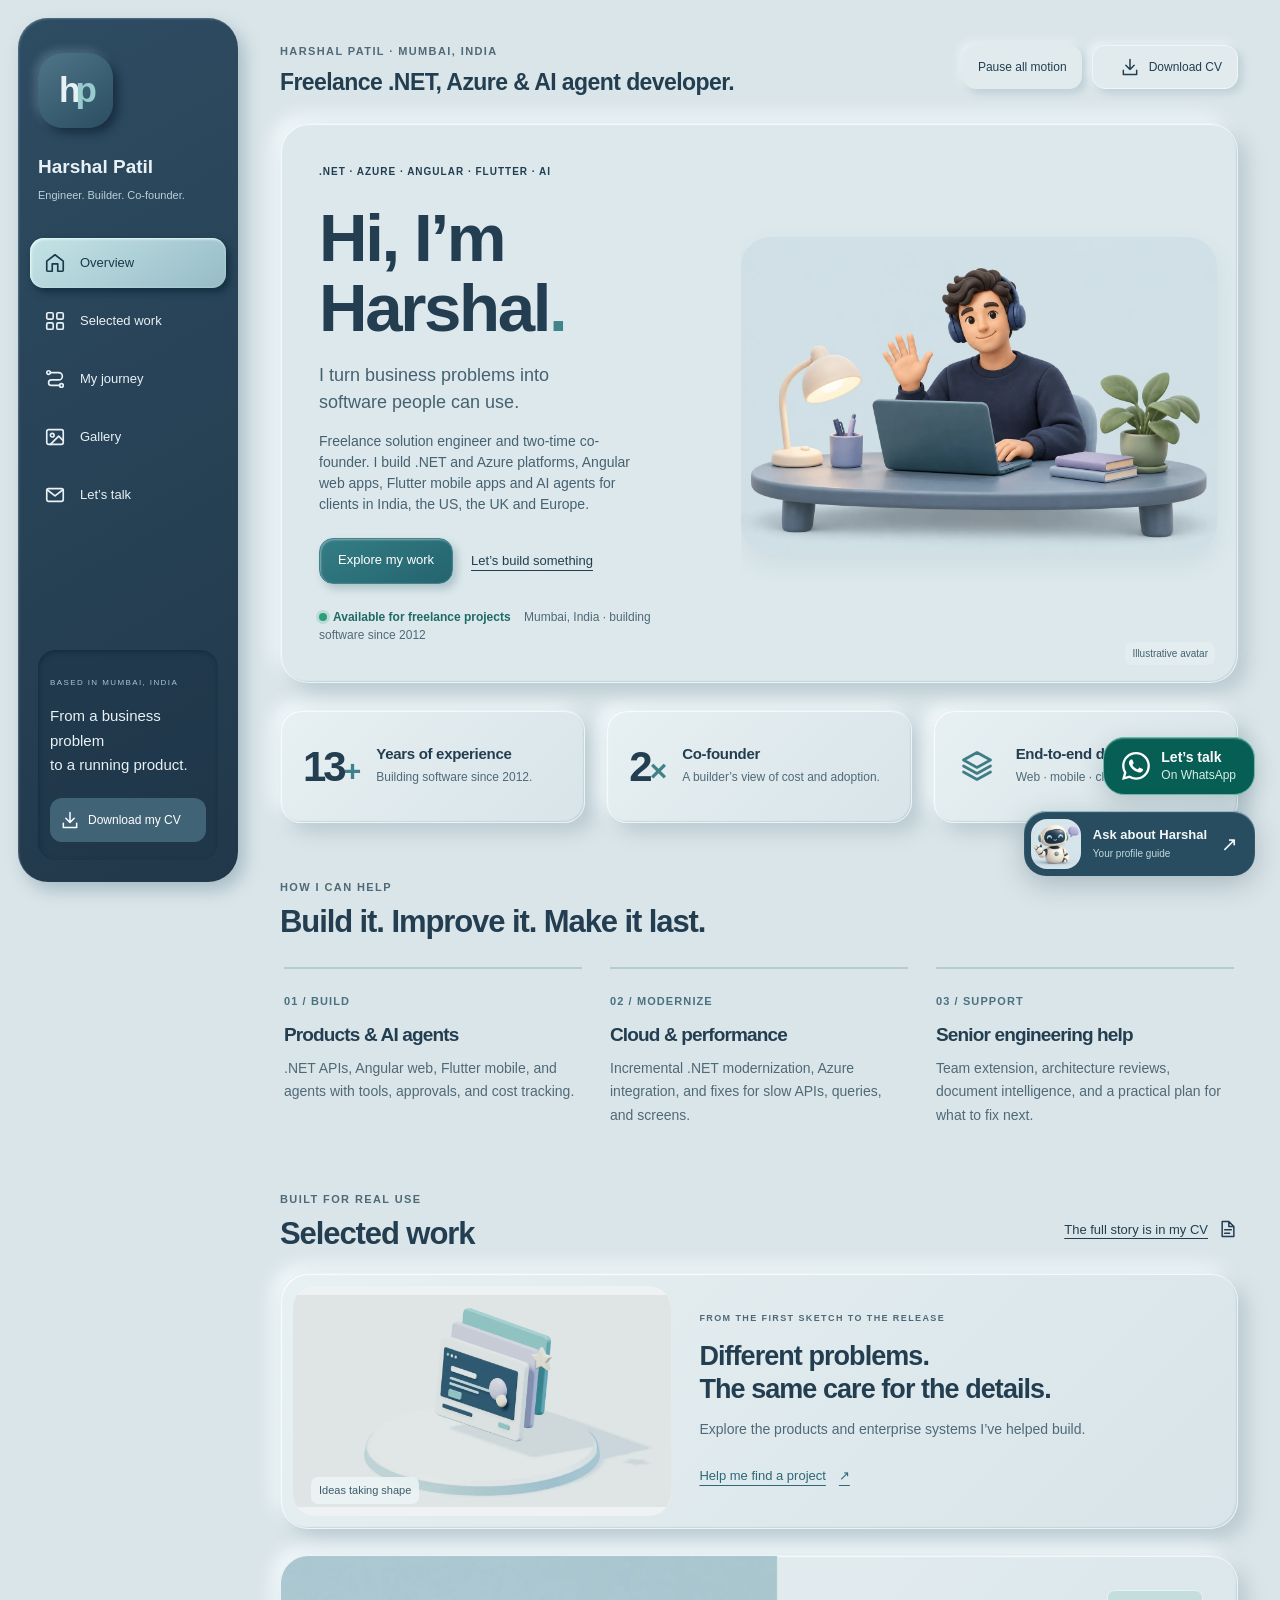
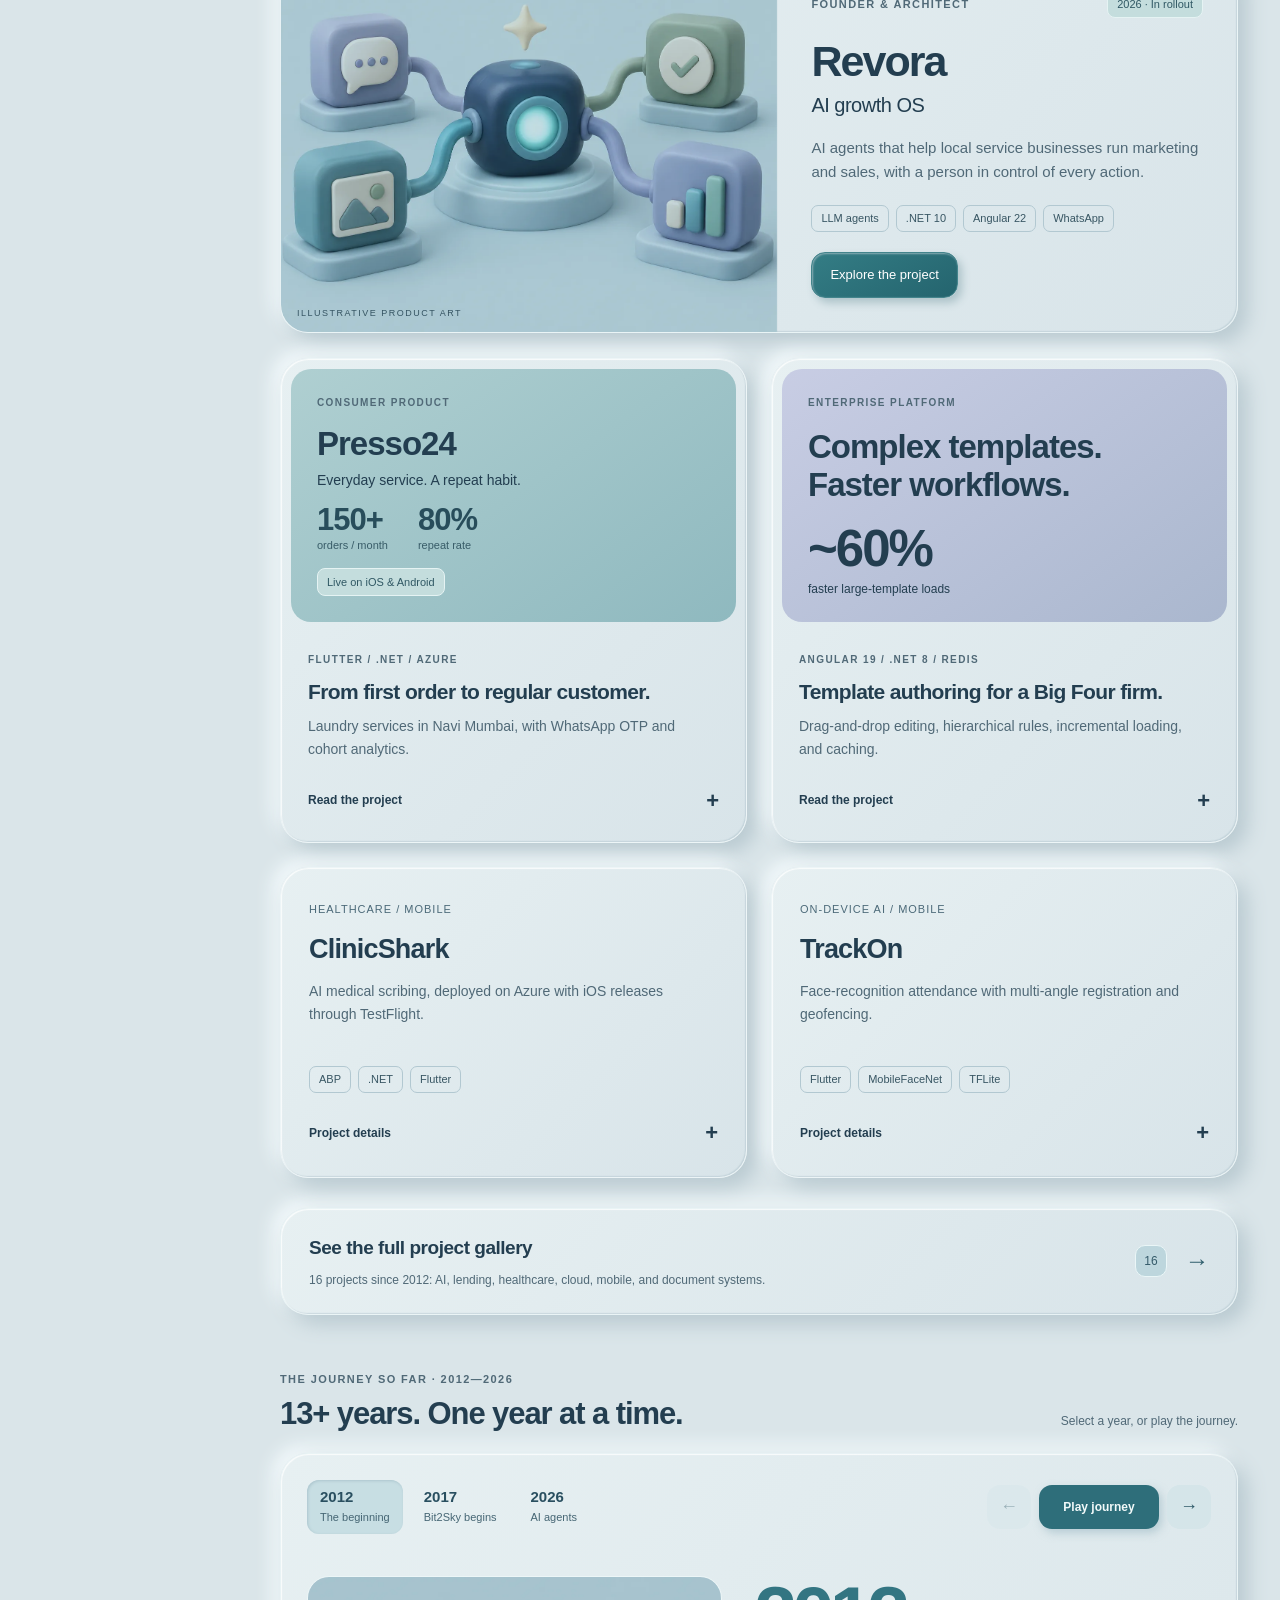
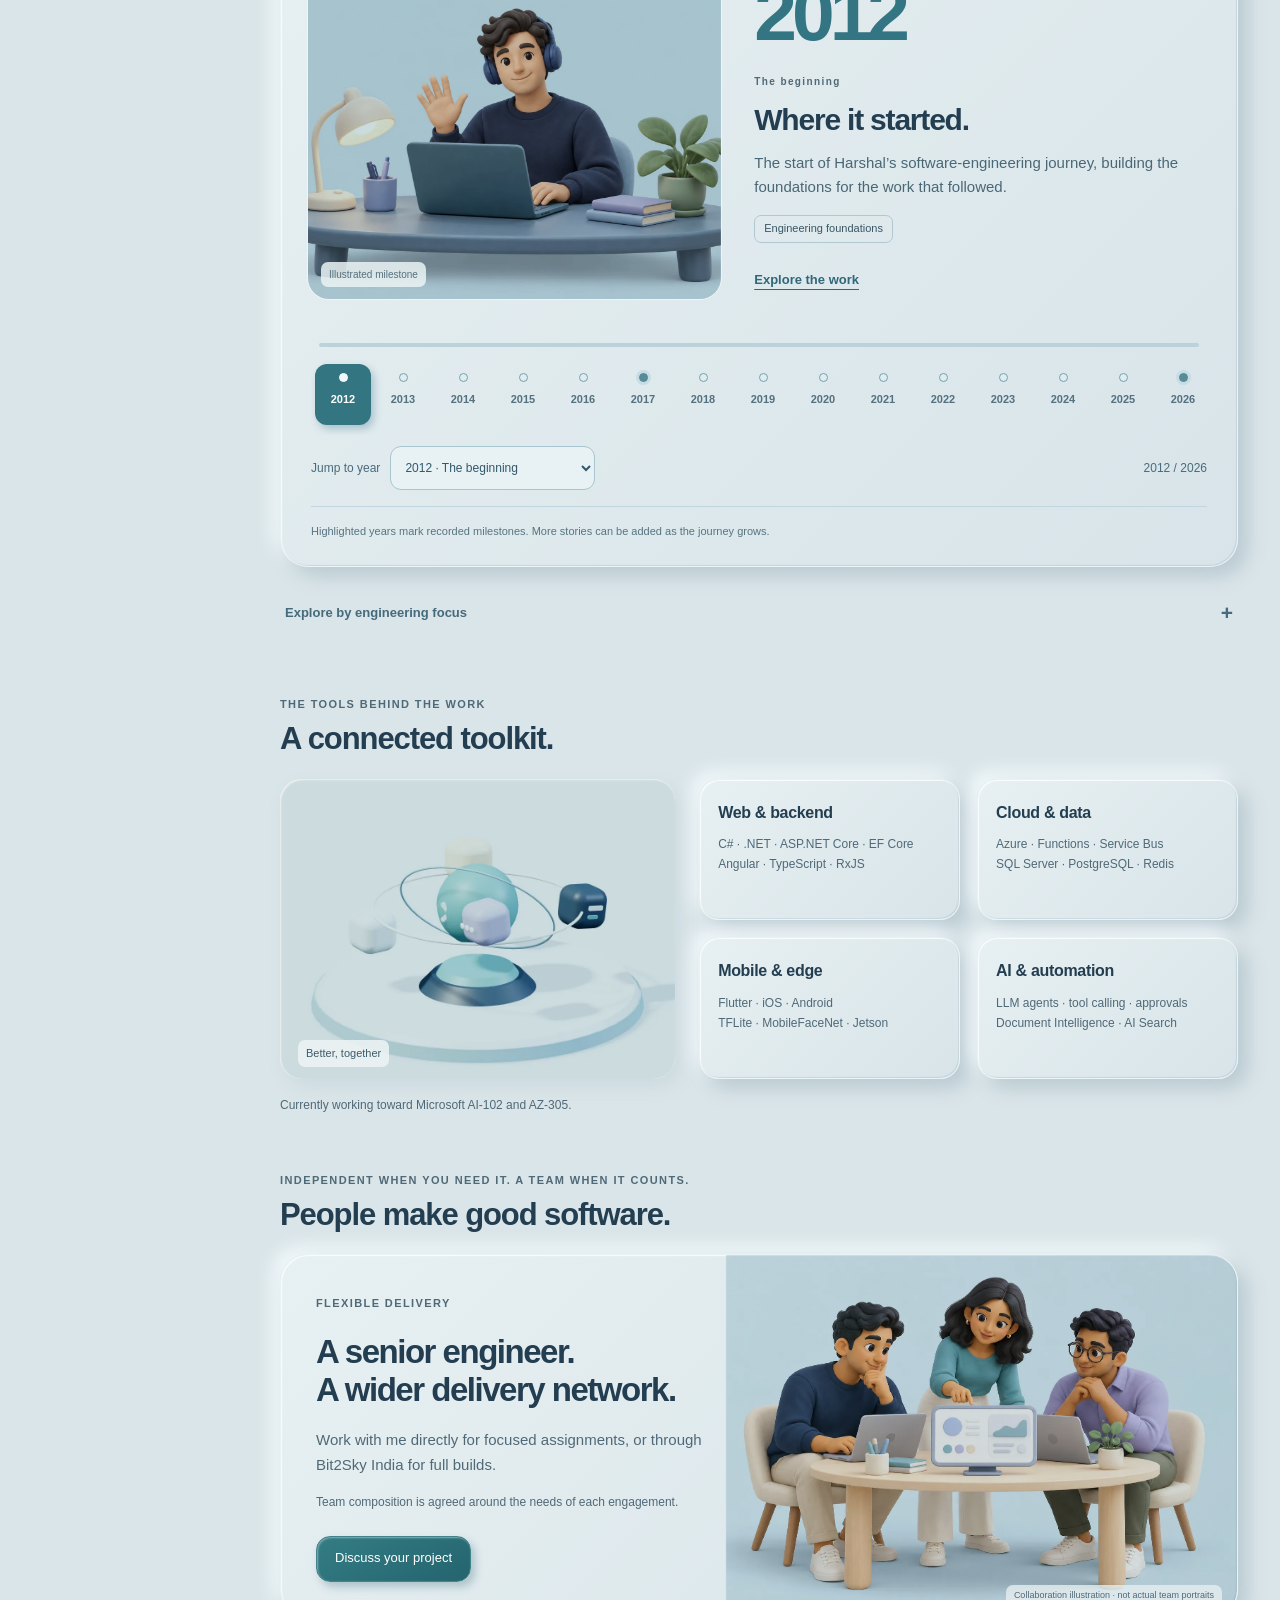
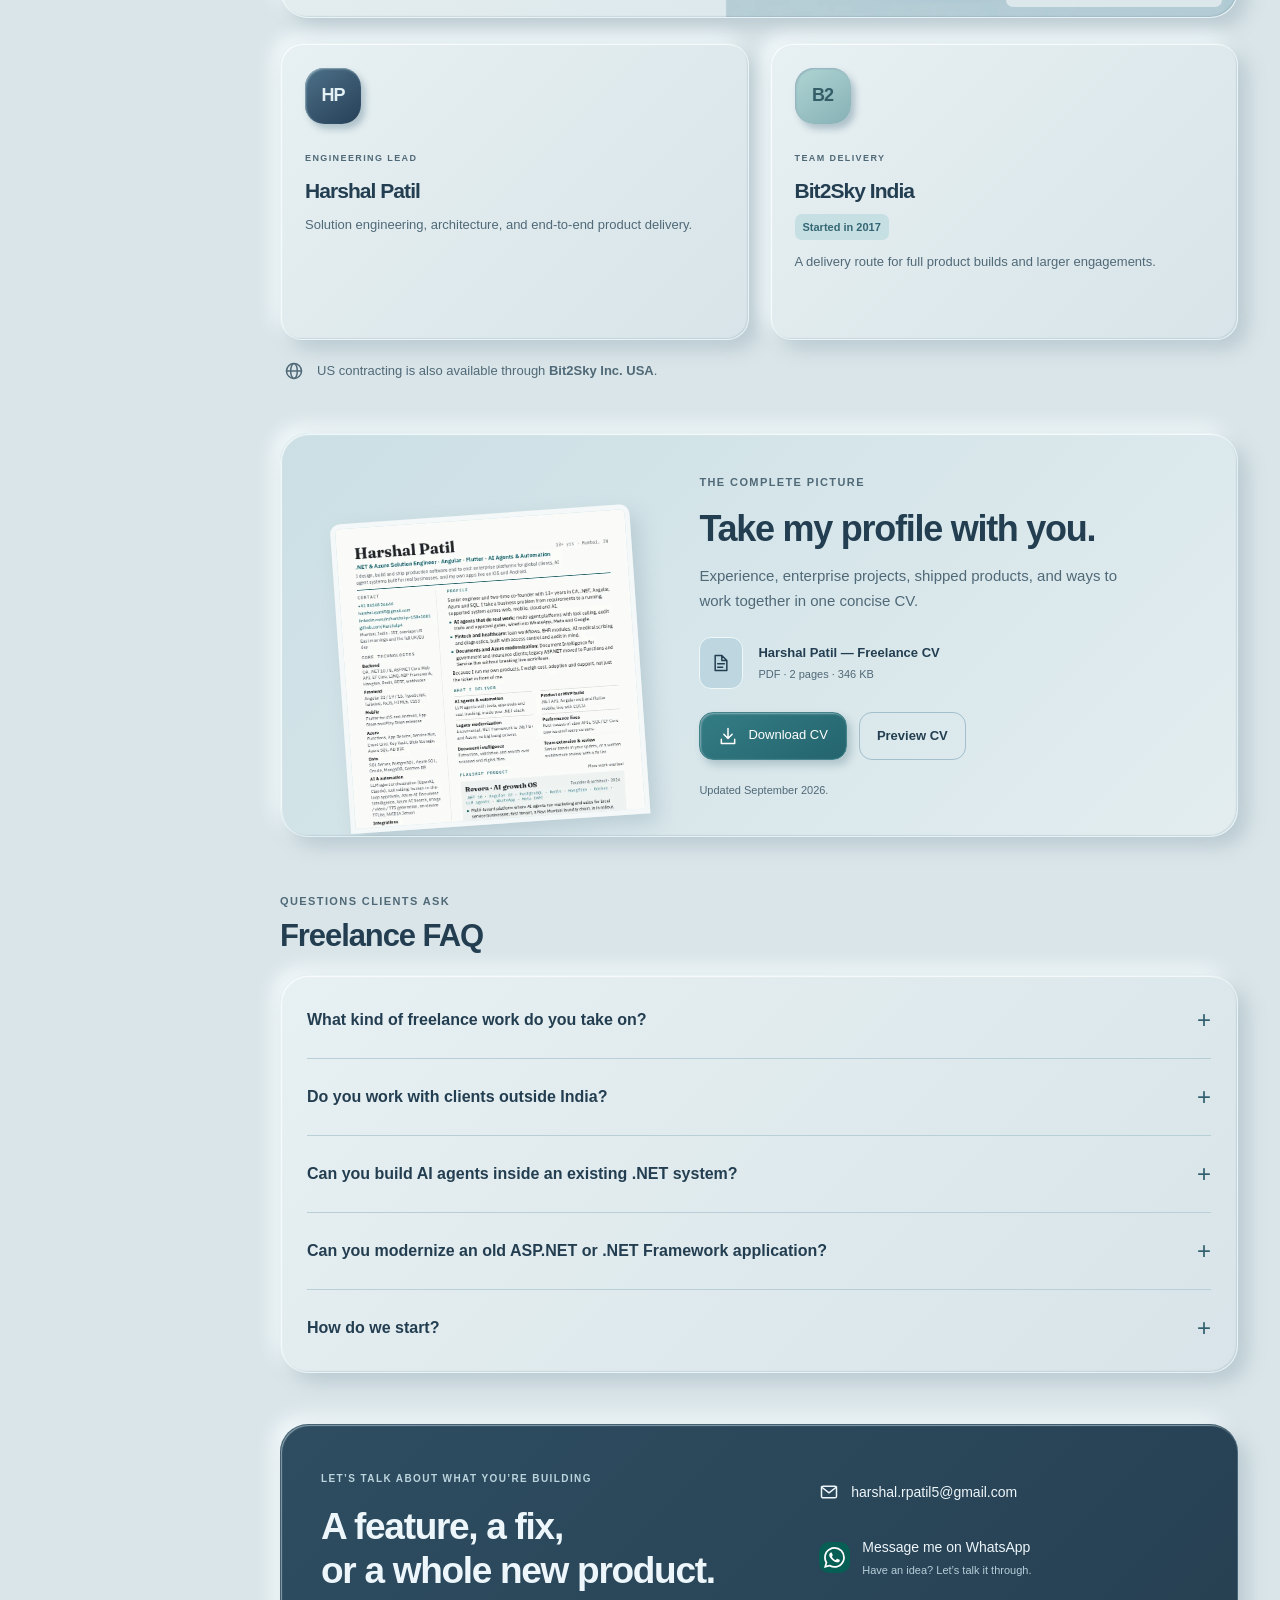
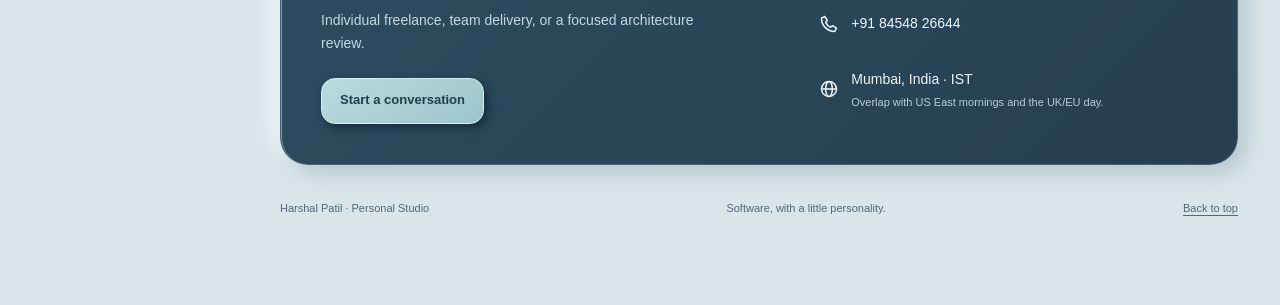
==== commit 6ee67908: "SEO: titles, canonical, schema, FAQ, sitemap, robots, llms.txt, WebP images - Keyword-focused title," ====
--- a/index.html
+++ b/index.html
@@ -2,16 +2,28 @@
 <html lang="en">
 <head>
 <meta charset="utf-8"><meta name="viewport" content="width=device-width,initial-scale=1">
-<title>Harshal Patil — .NET, Azure & AI Solution Engineer</title>
-<meta name="description" content="Harshal Patil: solution engineer and two-time co-founder with 13+ years across .NET, Angular, Azure, Flutter, and AI automation. Explore projects, career highlights, and freelance engagements.">
+<title>Harshal Patil | Freelance .NET, Azure &amp; AI Agent Developer</title>
+<meta name="description" content="Freelance .NET, Azure, Angular and AI agent developer in Mumbai. Building enterprise platforms, mobile apps and AI automation since 2012. See projects and get in touch.">
 <link rel="icon" href="data:image/svg+xml,%3Csvg xmlns='http://www.w3.org/2000/svg' viewBox='0 0 64 64'%3E%3Crect width='64' height='64' rx='18' fill='%23243e53'/%3E%3Ctext x='12' y='44' font-family='Arial' font-size='34' font-weight='bold' fill='%23b5dddd'%3Ehp%3C/text%3E%3C/svg%3E">
 <meta name="theme-color" content="#243e53">
+<link rel="canonical" href="https://personalprofile-two.vercel.app/">
+<meta name="robots" content="index,follow,max-image-preview:large">
+<meta name="author" content="Harshal Patil">
 <meta property="og:type" content="profile">
-<meta property="og:title" content="Harshal Patil — .NET, Azure & AI Solution Engineer">
+<meta property="og:url" content="https://personalprofile-two.vercel.app/">
+<meta property="og:site_name" content="Harshal Patil">
+<meta property="og:locale" content="en_IN">
+<meta property="og:title" content="Harshal Patil | Freelance .NET, Azure &amp; AI Agent Developer">
 <meta property="og:description" content="13+ years building enterprise platforms, mobile apps and AI agent systems. Available for freelance builds, modernization and AI automation.">
-<meta property="og:image" content="assets/studio-hero.png">
+<meta property="og:image" content="https://personalprofile-two.vercel.app/assets/og-image.jpg">
+<meta property="og:image:width" content="1200">
+<meta property="og:image:height" content="630">
+<meta property="og:image:alt" content="Harshal Patil, freelance .NET, Azure and AI developer">
+<meta name="twitter:title" content="Harshal Patil | Freelance .NET, Azure &amp; AI Agent Developer">
+<meta name="twitter:description" content="Enterprise platforms, mobile apps and AI agent systems since 2012.">
+<meta name="twitter:image" content="https://personalprofile-two.vercel.app/assets/og-image.jpg">
 <meta name="twitter:card" content="summary_large_image">
-<script type="application/ld+json">{"@context":"https://schema.org","@type":"Person","name":"Harshal Patil","jobTitle":".NET, Azure & AI Solution Engineer","email":"mailto:harshal.rpatil5@gmail.com","telephone":"+91 84548 26644","address":{"@type":"PostalAddress","addressLocality":"Mumbai","addressCountry":"IN"},"knowsAbout":[".NET","ASP.NET Core","Angular","Microsoft Azure","Flutter","AI agents","SQL Server"]}</script>
+<script type="application/ld+json">{"@context": "https://schema.org", "@graph": [{"@type": "Person", "@id": "https://personalprofile-two.vercel.app/#person", "name": "Harshal Patil", "url": "https://personalprofile-two.vercel.app/", "image": "https://personalprofile-two.vercel.app/assets/og-image.jpg", "jobTitle": "Freelance .NET, Azure & AI Agent Developer", "description": "Solution engineer and two-time co-founder building .NET, Azure, Angular, Flutter and AI agent systems since 2012.", "email": "mailto:harshal.rpatil5@gmail.com", "telephone": "+91 84548 26644", "address": {"@type": "PostalAddress", "addressLocality": "Mumbai", "addressRegion": "Maharashtra", "addressCountry": "IN"}, "knowsAbout": [".NET", "C#", "ASP.NET Core", "Angular", "Microsoft Azure", "Azure Functions", "Azure Service Bus", "SQL Server", "PostgreSQL", "Flutter", "AI agents", "LLM orchestration", "Azure AI Document Intelligence", "Legacy .NET modernization"], "worksFor": {"@type": "Organization", "name": "Bit2Sky India"}}, {"@type": "ProfessionalService", "@id": "https://personalprofile-two.vercel.app/#service", "name": "Harshal Patil — Freelance Software Engineering", "url": "https://personalprofile-two.vercel.app/", "founder": {"@id": "https://personalprofile-two.vercel.app/#person"}, "areaServed": ["IN", "US", "GB", "EU"], "address": {"@type": "PostalAddress", "addressLocality": "Mumbai", "addressCountry": "IN"}, "telephone": "+91 84548 26644", "email": "harshal.rpatil5@gmail.com", "hasOfferCatalog": {"@type": "OfferCatalog", "name": "Services", "itemListElement": [{"@type": "Offer", "itemOffered": {"@type": "Service", "name": "AI agent and automation development"}}, {"@type": "Offer", "itemOffered": {"@type": "Service", "name": "Product and MVP builds (.NET, Angular, Flutter)"}}, {"@type": "Offer", "itemOffered": {"@type": "Service", "name": "Legacy .NET to .NET 8+ and Azure modernization"}}, {"@type": "Offer", "itemOffered": {"@type": "Service", "name": "API, SQL and EF Core performance fixes"}}, {"@type": "Offer", "itemOffered": {"@type": "Service", "name": "Document intelligence on Azure"}}, {"@type": "Offer", "itemOffered": {"@type": "Service", "name": "Architecture review and team extension"}}]}}, {"@type": "WebSite", "@id": "https://personalprofile-two.vercel.app/#website", "url": "https://personalprofile-two.vercel.app/", "name": "Harshal Patil", "publisher": {"@id": "https://personalprofile-two.vercel.app/#person"}, "inLanguage": "en"}]}</script>
 <link rel="stylesheet" href="studio.css"><link rel="stylesheet" href="profile.css"><link rel="stylesheet" href="gallery.css"><link rel="stylesheet" href="personality.css"><link rel="stylesheet" href="journey.css">
 <script type="importmap">{"imports":{"three":"./vendor/three.module.js"}}</script>
 <link rel="stylesheet" href="contact.css">
@@ -32,10 +44,10 @@
 
 </aside>
 <main id="main">
-<header id="overview"><div><span class="eyebrow">HARSHAL PATIL / PERSONAL STUDIO</span><h1>Thoughtful software. Real-world impact.</h1></div><div class="header-actions"><button class="subtle" id="motion-toggle" aria-pressed="false" hidden>Pause motion</button><a class="subtle cv-top" href="assets/harshal-patil-cv.pdf" download="Harshal-Patil-CV.pdf"><span data-icon="download" aria-hidden="true"></span>Download CV</a></div></header>
+<header id="overview"><div><span class="eyebrow">HARSHAL PATIL · MUMBAI, INDIA</span><h1>Freelance .NET, Azure &amp; AI agent developer.</h1></div><div class="header-actions"><button class="subtle" id="motion-toggle" aria-pressed="false" hidden>Pause motion</button><a class="subtle cv-top" href="assets/harshal-patil-cv.pdf" download="Harshal-Patil-CV.pdf"><span data-icon="download" aria-hidden="true"></span>Download CV</a></div></header>
 <section class="hero clay" aria-labelledby="hero-title">
-<div class="hero-copy"><div class="badge">.NET · AZURE · ANGULAR · FLUTTER · AI</div><h2 id="hero-title">Hi, I’m<br> Harshal<span>.</span></h2><p>I turn business problems into<br> software people can use.</p><p class="hero-description">Solution engineer and two-time co-founder, building across web, mobile, cloud, and AI.</p><div class="hero-actions"><a class="primary" href="#work">Explore my work</a><a class="text-action" href="#contact">Let’s build something</a></div><div class="hero-foot"><span class="availability"><i aria-hidden="true"></i>Available for freelance projects</span> Mumbai, India · building software since 2012</div></div>
-<div class="hero-art avatar-art" data-moving="false"><div class="avatar-float"><div class="avatar-parallax"><img src="assets/studio-hero.png" alt="Illustrated engineer working at a laptop in a small creative studio" width="1536" height="1024" fetchpriority="high"></div></div><span class="image-caption">Illustrative avatar</span></div>
+<div class="hero-copy"><div class="badge">.NET · AZURE · ANGULAR · FLUTTER · AI</div><h2 id="hero-title">Hi, I’m<br> Harshal<span>.</span></h2><p>I turn business problems into<br> software people can use.</p><p class="hero-description">Freelance solution engineer and two-time co-founder. I build .NET and Azure platforms, Angular web apps, Flutter mobile apps and AI agents for clients in India, the US, the UK and Europe.</p><div class="hero-actions"><a class="primary" href="#work">Explore my work</a><a class="text-action" href="#contact">Let’s build something</a></div><div class="hero-foot"><span class="availability"><i aria-hidden="true"></i>Available for freelance projects</span> Mumbai, India · building software since 2012</div></div>
+<div class="hero-art avatar-art" data-moving="false"><div class="avatar-float"><div class="avatar-parallax"><img src="assets/studio-hero.webp" alt="Illustrated engineer working at a laptop in a small creative studio" width="1536" height="1024" fetchpriority="high"></div></div><span class="image-caption">Illustrative avatar</span></div>
 </section>
 <div class="proof-grid">
 <article class="clay proof"><strong>13<span>+</span></strong><div><h3>Years of experience</h3><p>Building software since 2012.</p></div></article>
@@ -49,8 +61,8 @@
 <article><span class="service-number">03 / SUPPORT</span><h3>Senior engineering help</h3><p>Team extension, architecture reviews, document intelligence, and a practical plan for what to fix next.</p></article>
 </div></section>
 <section id="work" class="section"><div class="section-heading"><div><span class="eyebrow">BUILT FOR REAL USE</span><h2>Selected work</h2></div><a class="inline-link" href="#cv">The full story is in my CV <span data-icon="file" aria-hidden="true"></span></a></div>
-<div class="work-intro clay"><figure class="profile-moment "><video data-motion-video data-src="assets/project-reveal.mp4" data-label="Ideas taking shape" poster="assets/project-reveal-poster.png" muted loop playsinline preload="none" aria-label="Ideas taking shape — decorative 3D animation" width="1280" height="720"></video><figcaption><span>Ideas taking shape</span><button type="button" class="moment-toggle" hidden aria-label="Pause Ideas taking shape animation">Pause</button></figcaption></figure><div><span class="eyebrow">FROM THE FIRST SKETCH TO THE RELEASE</span><h3>Different problems.<br>The same care for the details.</h3><p>Explore the products and enterprise systems I’ve helped build.</p><button class="text-action" type="button" data-open-chat data-chat-question="Which projects should I explore?">Help me find a project <span aria-hidden="true">↗</span></button></div></div>
-<div class="flagship clay"><div class="flagship-art"><img src="assets/revora-agents.png" alt="Illustration of connected AI tools for messages, approvals, creative work, and analytics" width="1536" height="1024" loading="lazy"><span class="art-label">ILLUSTRATIVE PRODUCT ART</span></div><div class="flagship-copy"><div class="label-row"><span class="eyebrow">FOUNDER & ARCHITECT</span><span class="pill">2026 · In rollout</span></div><h3>Revora<span>AI growth OS</span></h3><p>AI agents that help local service businesses run marketing and sales, with a person in control of every action.</p><div class="tag-list"><span>LLM agents</span><span>.NET 10</span><span>Angular 22</span><span>WhatsApp</span></div><button class="primary" data-project="revora">Explore the project</button></div></div>
+<div class="work-intro clay"><figure class="profile-moment "><video data-motion-video data-src="assets/project-reveal.mp4" data-label="Ideas taking shape" poster="assets/project-reveal-poster.webp" muted loop playsinline preload="none" aria-label="Ideas taking shape — decorative 3D animation" width="1280" height="720"></video><figcaption><span>Ideas taking shape</span><button type="button" class="moment-toggle" hidden aria-label="Pause Ideas taking shape animation">Pause</button></figcaption></figure><div><span class="eyebrow">FROM THE FIRST SKETCH TO THE RELEASE</span><h3>Different problems.<br>The same care for the details.</h3><p>Explore the products and enterprise systems I’ve helped build.</p><button class="text-action" type="button" data-open-chat data-chat-question="Which projects should I explore?">Help me find a project <span aria-hidden="true">↗</span></button></div></div>
+<div class="flagship clay"><div class="flagship-art"><img src="assets/revora-agents.webp" alt="Illustration of connected AI tools for messages, approvals, creative work, and analytics" width="1536" height="1024" loading="lazy"><span class="art-label">ILLUSTRATIVE PRODUCT ART</span></div><div class="flagship-copy"><div class="label-row"><span class="eyebrow">FOUNDER & ARCHITECT</span><span class="pill">2026 · In rollout</span></div><h3>Revora<span>AI growth OS</span></h3><p>AI agents that help local service businesses run marketing and sales, with a person in control of every action.</p><div class="tag-list"><span>LLM agents</span><span>.NET 10</span><span>Angular 22</span><span>WhatsApp</span></div><button class="primary" data-project="revora">Explore the project</button></div></div>
 <div class="project-grid-v2">
 <button class="project clay" data-project="presso"><div class="project-banner presso-banner"><span class="eyebrow">CONSUMER PRODUCT</span><strong>Presso24<span>Everyday service. A repeat habit.</span></strong><div class="banner-metrics"><span><b>150+</b>orders / month</span><span><b>80%</b>repeat rate</span></div><span class="pill">Live on iOS & Android</span></div><div class="project-info"><span class="eyebrow">FLUTTER / .NET / AZURE</span><h3>From first order to regular customer.</h3><p>Laundry services in Navi Mumbai, with WhatsApp OTP and cohort analytics.</p><span class="project-action">Read the project <span aria-hidden="true">+</span></span></div></button>
 <button class="project clay" data-project="authoring"><div class="project-banner authoring-banner"><span class="eyebrow">ENTERPRISE PLATFORM</span><strong>Complex templates.<br>Faster workflows.</strong><span class="metric-large">~60%<small>faster large-template loads</small></span></div><div class="project-info"><span class="eyebrow">ANGULAR 19 / .NET 8 / REDIS</span><h3>Template authoring for a Big Four firm.</h3><p>Drag-and-drop editing, hierarchical rules, incremental loading, and caching.</p><span class="project-action">Read the project <span aria-hidden="true">+</span></span></div></button>
@@ -63,7 +75,7 @@
 <section id="journey" class="section"><div class="section-heading"><div><span class="eyebrow">THE JOURNEY SO FAR · 2012—2026</span><h2>13+ years. One year at a time.</h2></div><span class="quiet">Select a year, or play the journey.</span></div>
 <div id="year-journey" class="year-journey clay" data-playing="false">
 <div class="year-toolbar"><div class="year-landmarks" aria-label="Career milestones"><button type="button" data-jump-year="2012"><span>2012</span>The beginning</button><button type="button" data-jump-year="2017"><span>2017</span>Bit2Sky begins</button><button type="button" data-jump-year="2026"><span>2026</span>AI agents</button></div><div class="year-controls" hidden><button type="button" id="journey-prev" aria-label="Previous year" disabled>←</button><button type="button" id="journey-play" aria-pressed="false">Play journey</button><button type="button" id="journey-next" aria-label="Next year">→</button></div></div>
-<div class="year-stage" id="year-story" role="tabpanel" aria-labelledby="year-tab-2012" tabindex="0"><figure class="year-visual"><img id="year-image" src="assets/studio-hero.png" alt="Illustrated engineer at a desk with a laptop" width="1536" height="1024" loading="lazy"><figcaption>Illustrated milestone</figcaption></figure><div class="year-copy"><div id="year-number" class="year-number" aria-hidden="true">2012</div><span class="eyebrow" id="year-label">The beginning</span><h3 id="year-title">Where it started.</h3><p id="year-description">The start of Harshal’s software-engineering journey, building the foundations for the work that followed.</p><div class="tag-list" id="year-tags"><span>Engineering foundations</span></div><div id="year-context" class="year-context" hidden></div><a id="year-action" class="year-action" href="#work">Explore the work</a></div></div>
+<div class="year-stage" id="year-story" role="tabpanel" aria-labelledby="year-tab-2012" tabindex="0"><figure class="year-visual"><img id="year-image" src="assets/studio-hero.webp" alt="Illustrated engineer at a desk with a laptop" width="1536" height="1024" loading="lazy"><figcaption>Illustrated milestone</figcaption></figure><div class="year-copy"><div id="year-number" class="year-number" aria-hidden="true">2012</div><span class="eyebrow" id="year-label">The beginning</span><h3 id="year-title">Where it started.</h3><p id="year-description">The start of Harshal’s software-engineering journey, building the foundations for the work that followed.</p><div class="tag-list" id="year-tags"><span>Engineering foundations</span></div><div id="year-context" class="year-context" hidden></div><a id="year-action" class="year-action" href="#work">Explore the work</a></div></div>
 <div class="year-scrubber"><div class="year-progress" aria-hidden="true"><span class="year-progress-fill"></span></div><div class="year-rail" role="tablist" aria-label="Journey by year" hidden></div><div class="year-bottom"><label for="journey-year">Jump to year <select id="journey-year" aria-label="Jump to year"></select></label><span id="journey-status" role="status" aria-live="polite">2012 / 2026</span></div></div>
 <p class="year-note">Highlighted years mark recorded milestones. More stories can be added as the journey grows.</p>
 </div>
@@ -77,20 +89,20 @@
 <div id="career-panel" role="tabpanel" tabindex="0" aria-labelledby="tab-foundations"><div><span class="eyebrow" id="chapter-subtitle">C# · ASP.NET · SQL</span><h3 id="chapter-title">Building the foundations.</h3><p id="chapter-text">Document management and regulated scanning systems for organizations including HAL, Pune Municipal Corporation, MDIndia, and EMH Cranes.</p><div class="tag-list" id="chapter-tags"><span>C#</span><span>ASP.NET</span><span>SQL Server</span><span>Oracle</span></div></div><div class="chapter-evidence"><span class="eyebrow">WORK THAT DEFINES THIS CHAPTER</span><ul id="chapter-details"><li>C# and ASP.NET applications</li><li>SQL Server and Oracle data systems</li><li>Document management and scanning workflows</li></ul><span id="chapter-date" class="quiet">2012 · where it started</span></div></div>
 <p class="timeline-note">Projects grouped by focus; individual project dates are not implied.</p></div></details>
 </section>
-<section class="section toolkit" id="toolkit"><div class="section-heading"><div><span class="eyebrow">THE TOOLS BEHIND THE WORK</span><h2>A connected toolkit.</h2></div></div><div class="toolkit-layout"><figure class="profile-moment toolkit-moment"><video data-motion-video data-src="assets/skill-orbit.mp4" data-label="Better, together" poster="assets/skill-orbit-poster.png" muted loop playsinline preload="none" aria-label="Better, together — decorative 3D animation" width="1280" height="720"></video><figcaption><span>Better, together</span><button type="button" class="moment-toggle" hidden aria-label="Pause Better, together animation">Pause</button></figcaption></figure><div class="toolkit-grid">
+<section class="section toolkit" id="toolkit"><div class="section-heading"><div><span class="eyebrow">THE TOOLS BEHIND THE WORK</span><h2>A connected toolkit.</h2></div></div><div class="toolkit-layout"><figure class="profile-moment toolkit-moment"><video data-motion-video data-src="assets/skill-orbit.mp4" data-label="Better, together" poster="assets/skill-orbit-poster.webp" muted loop playsinline preload="none" aria-label="Better, together — decorative 3D animation" width="1280" height="720"></video><figcaption><span>Better, together</span><button type="button" class="moment-toggle" hidden aria-label="Pause Better, together animation">Pause</button></figcaption></figure><div class="toolkit-grid">
 <article class="clay"><h3>Web & backend</h3><p>C# · .NET · ASP.NET Core · EF Core<br>Angular · TypeScript · RxJS</p></article>
 <article class="clay"><h3>Cloud & data</h3><p>Azure · Functions · Service Bus<br>SQL Server · PostgreSQL · Redis</p></article>
 <article class="clay"><h3>Mobile & edge</h3><p>Flutter · iOS · Android<br>TFLite · MobileFaceNet · Jetson</p></article>
 <article class="clay"><h3>AI & automation</h3><p>LLM agents · tool calling · approvals<br>Document Intelligence · AI Search</p></article>
 </div></div><p class="learning-note">Currently working toward Microsoft AI-102 and AZ-305.</p></section>
 <section id="team" class="section"><div class="section-heading"><div><span class="eyebrow">INDEPENDENT WHEN YOU NEED IT. A TEAM WHEN IT COUNTS.</span><h2>People make good software.</h2></div></div>
-<div class="team-hero clay"><div class="team-copy"><span class="eyebrow">FLEXIBLE DELIVERY</span><h3>A senior engineer.<br>A wider delivery network.</h3><p>Work with me directly for focused assignments, or through Bit2Sky India for full builds.</p><p class="quiet">Team composition is agreed around the needs of each engagement.</p><a class="primary" href="#contact">Discuss your project</a></div><figure><img src="assets/team-collaboration.png" alt="Fictional clay characters collaborating on a software project" width="1536" height="1024" loading="lazy"><figcaption>Collaboration illustration · not actual team portraits</figcaption></figure></div>
+<div class="team-hero clay"><div class="team-copy"><span class="eyebrow">FLEXIBLE DELIVERY</span><h3>A senior engineer.<br>A wider delivery network.</h3><p>Work with me directly for focused assignments, or through Bit2Sky India for full builds.</p><p class="quiet">Team composition is agreed around the needs of each engagement.</p><a class="primary" href="#contact">Discuss your project</a></div><figure><img src="assets/team-collaboration.webp" alt="Fictional clay characters collaborating on a software project" width="1536" height="1024" loading="lazy"><figcaption>Collaboration illustration · not actual team portraits</figcaption></figure></div>
 <div class="team-cards"><article class="clay member"><div class="member-avatar">HP</div><div><span class="eyebrow">ENGINEERING LEAD</span><h3>Harshal Patil</h3><p>Solution engineering, architecture, and end-to-end product delivery.</p></div></article><article class="clay member"><div class="member-avatar teal-avatar">B2</div><div><span class="eyebrow">TEAM DELIVERY</span><h3>Bit2Sky India</h3><span class="company-since">Started in 2017</span><p>A delivery route for full product builds and larger engagements.</p></div></article></div>
 <div class="contracting-note"><span data-icon="globe" aria-hidden="true"></span><p>US contracting is also available through <strong>Bit2Sky Inc. USA</strong>.</p></div>
 </section>
 <!-- Temporarily hidden; remove hidden to restore testimonials. -->
-<section id="testimonials" class="section testimonials" hidden><div class="section-heading"><div><span class="eyebrow">WHAT CLIENTS SAY</span><h2>Trusted to ship.</h2></div><span class="sample-note">Sample testimonials · to be replaced with real client feedback</span></div><div class="testimonial-grid"><figure class="clay testimonial"><span class="sample-badge">Sample</span><blockquote>“Harshal took our slow, fragile platform and made it fast and predictable without a risky rewrite. Clear communication and no surprises.”</blockquote><figcaption><strong>Engineering manager</strong><span>Enterprise advisory platform</span></figcaption></figure><figure class="clay testimonial"><span class="sample-badge">Sample</span><blockquote>“He understood the business problem before writing any code. Our app went from idea to both app stores, and he still supports it.”</blockquote><figcaption><strong>Founder</strong><span>Consumer services startup</span></figcaption></figure><figure class="clay testimonial"><span class="sample-badge">Sample</span><blockquote>“Solid .NET and Azure depth, plus practical AI. The document-processing workflow he built cut hours of manual checking every week.”</blockquote><figcaption><strong>Product owner</strong><span>Healthcare software company</span></figcaption></figure></div></section><section id="cv" class="section cv-section clay"><div class="cv-preview"><img src="assets/cv-preview.png" alt="First page of Harshal Patil’s attached freelance CV" width="786" height="1111" loading="lazy"></div><div class="cv-copy"><span class="eyebrow">THE COMPLETE PICTURE</span><h2>Take my profile with you.</h2><p>Experience, enterprise projects, shipped products, and ways to work together in one concise CV.</p><div class="cv-file"><span data-icon="file" aria-hidden="true"></span><span><strong>Harshal Patil — Freelance CV</strong><small>PDF · 2 pages · 346 KB</small></span></div><div class="cv-actions"><a class="primary" href="assets/harshal-patil-cv.pdf" download="Harshal-Patil-CV.pdf"><span data-icon="download" aria-hidden="true"></span>Download CV</a><button class="secondary" id="preview-cv">Preview CV</button></div><span class="quiet">Updated September 2026.</span></div></section>
-<section id="contact" class="section contact clay"><div><span class="eyebrow">LET’S TALK ABOUT WHAT YOU’RE BUILDING</span><h2>A feature, a fix,<br>or a whole new product.</h2><p>Individual freelance, team delivery, or a focused architecture review.</p><a class="primary" href="mailto:harshal.rpatil5@gmail.com?subject=Let%E2%80%99s%20discuss%20a%20project">Start a conversation</a></div><div class="contact-details"><a href="mailto:harshal.rpatil5@gmail.com"><span data-icon="mail" aria-hidden="true"></span><span>harshal.rpatil5@gmail.com</span></a><a class="whatsapp-contact" href="https://wa.me/918454826644?text=Hi%20Harshal%21%20I%20came%20across%20your%20portfolio%20and%20would%20love%20to%20discuss%20a%20project.%20Could%20we%20connect%20to%20talk%20about%20the%20scope%2C%20timeline%2C%20and%20how%20we%20can%20work%20together%3F" target="_blank" rel="noopener noreferrer" aria-label="Message Harshal on WhatsApp (opens in a new tab)">
+<section id="testimonials" class="section testimonials" hidden><div class="section-heading"><div><span class="eyebrow">WHAT CLIENTS SAY</span><h2>Trusted to ship.</h2></div><span class="sample-note">Sample testimonials · to be replaced with real client feedback</span></div><div class="testimonial-grid"><figure class="clay testimonial"><span class="sample-badge">Sample</span><blockquote>“Harshal took our slow, fragile platform and made it fast and predictable without a risky rewrite. Clear communication and no surprises.”</blockquote><figcaption><strong>Engineering manager</strong><span>Enterprise advisory platform</span></figcaption></figure><figure class="clay testimonial"><span class="sample-badge">Sample</span><blockquote>“He understood the business problem before writing any code. Our app went from idea to both app stores, and he still supports it.”</blockquote><figcaption><strong>Founder</strong><span>Consumer services startup</span></figcaption></figure><figure class="clay testimonial"><span class="sample-badge">Sample</span><blockquote>“Solid .NET and Azure depth, plus practical AI. The document-processing workflow he built cut hours of manual checking every week.”</blockquote><figcaption><strong>Product owner</strong><span>Healthcare software company</span></figcaption></figure></div></section><section id="cv" class="section cv-section clay"><div class="cv-preview"><img src="assets/cv-preview.webp" alt="First page of Harshal Patil’s attached freelance CV" width="786" height="1111" loading="lazy"></div><div class="cv-copy"><span class="eyebrow">THE COMPLETE PICTURE</span><h2>Take my profile with you.</h2><p>Experience, enterprise projects, shipped products, and ways to work together in one concise CV.</p><div class="cv-file"><span data-icon="file" aria-hidden="true"></span><span><strong>Harshal Patil — Freelance CV</strong><small>PDF · 2 pages · 346 KB</small></span></div><div class="cv-actions"><a class="primary" href="assets/harshal-patil-cv.pdf" download="Harshal-Patil-CV.pdf"><span data-icon="download" aria-hidden="true"></span>Download CV</a><button class="secondary" id="preview-cv">Preview CV</button></div><span class="quiet">Updated September 2026.</span></div></section>
+<section id="faq" class="section faq"><div class="section-heading"><div><span class="eyebrow">QUESTIONS CLIENTS ASK</span><h2>Freelance FAQ</h2></div></div><div class="faq-list clay"><details class="faq-item"><summary>What kind of freelance work do you take on?<span aria-hidden="true">+</span></summary><p>Product and MVP builds on .NET, Angular and Flutter; AI agents and automation; legacy .NET modernization to .NET 8+ and Azure; performance fixes for slow APIs and SQL; document intelligence; and architecture reviews. I take hourly work or fixed milestones.</p></details><details class="faq-item"><summary>Do you work with clients outside India?<span aria-hidden="true">+</span></summary><p>Yes. I work from Mumbai on IST, which overlaps US East Coast mornings and the full UK and European working day. US contracts can also run through Bit2Sky Inc. USA.</p></details><details class="faq-item"><summary>Can you build AI agents inside an existing .NET system?<span aria-hidden="true">+</span></summary><p>Yes. I build LLM agents with tool calling, human approval steps, audit logs and cost tracking, connected to channels such as WhatsApp, Meta and Google. Revora, my own AI growth platform, is built this way on .NET 10 and Angular.</p></details><details class="faq-item"><summary>Can you modernize an old ASP.NET or .NET Framework application?<span aria-hidden="true">+</span></summary><p>Yes. I move legacy ASP.NET and SQL workloads to .NET 8+ and Azure step by step, using Azure Functions, Service Bus and event-driven designs, without a risky big-bang cutover.</p></details><details class="faq-item"><summary>How do we start?<span aria-hidden="true">+</span></summary><p>Send a short note about what you are building by email or WhatsApp. I reply with questions, a suggested approach and an estimate with milestones.</p></details></div></section><script type="application/ld+json">{"@context": "https://schema.org", "@type": "FAQPage", "mainEntity": [{"@type": "Question", "name": "What kind of freelance work do you take on?", "acceptedAnswer": {"@type": "Answer", "text": "Product and MVP builds on .NET, Angular and Flutter; AI agents and automation; legacy .NET modernization to .NET 8+ and Azure; performance fixes for slow APIs and SQL; document intelligence; and architecture reviews. I take hourly work or fixed milestones."}}, {"@type": "Question", "name": "Do you work with clients outside India?", "acceptedAnswer": {"@type": "Answer", "text": "Yes. I work from Mumbai on IST, which overlaps US East Coast mornings and the full UK and European working day. US contracts can also run through Bit2Sky Inc. USA."}}, {"@type": "Question", "name": "Can you build AI agents inside an existing .NET system?", "acceptedAnswer": {"@type": "Answer", "text": "Yes. I build LLM agents with tool calling, human approval steps, audit logs and cost tracking, connected to channels such as WhatsApp, Meta and Google. Revora, my own AI growth platform, is built this way on .NET 10 and Angular."}}, {"@type": "Question", "name": "Can you modernize an old ASP.NET or .NET Framework application?", "acceptedAnswer": {"@type": "Answer", "text": "Yes. I move legacy ASP.NET and SQL workloads to .NET 8+ and Azure step by step, using Azure Functions, Service Bus and event-driven designs, without a risky big-bang cutover."}}, {"@type": "Question", "name": "How do we start?", "acceptedAnswer": {"@type": "Answer", "text": "Send a short note about what you are building by email or WhatsApp. I reply with questions, a suggested approach and an estimate with milestones."}}]}</script><section id="contact" class="section contact clay"><div><span class="eyebrow">LET’S TALK ABOUT WHAT YOU’RE BUILDING</span><h2>A feature, a fix,<br>or a whole new product.</h2><p>Individual freelance, team delivery, or a focused architecture review.</p><a class="primary" href="mailto:harshal.rpatil5@gmail.com?subject=Let%E2%80%99s%20discuss%20a%20project">Start a conversation</a></div><div class="contact-details"><a href="mailto:harshal.rpatil5@gmail.com"><span data-icon="mail" aria-hidden="true"></span><span>harshal.rpatil5@gmail.com</span></a><a class="whatsapp-contact" href="https://wa.me/918454826644?text=Hi%20Harshal%21%20I%20came%20across%20your%20portfolio%20and%20would%20love%20to%20discuss%20a%20project.%20Could%20we%20connect%20to%20talk%20about%20the%20scope%2C%20timeline%2C%20and%20how%20we%20can%20work%20together%3F" target="_blank" rel="noopener noreferrer" aria-label="Message Harshal on WhatsApp (opens in a new tab)">
 <span class="whatsapp-icon" aria-hidden="true"><img src="assets/whatsapp.svg" alt="" width="21" height="21"></span>
 <span>Message me on WhatsApp<small>Have an idea? Let’s talk it through.</small></span>
 </a>
@@ -111,13 +123,13 @@
 <dialog id="project-dialog" aria-labelledby="project-title"><button class="close" aria-label="Close project details">×</button><figure id="project-visual" hidden><img alt="" width="1536" height="1024"><figcaption>Concept illustration · not a production screenshot</figcaption></figure><span class="eyebrow" id="project-type">PROJECT SNAPSHOT</span><h2 id="project-title"></h2><p id="project-body"></p><ul id="project-points"></ul><div class="project-outcome" id="project-outcome"></div><div id="project-tags"></div><a class="dialog-cv" href="assets/harshal-patil-cv.pdf" target="_blank" rel="noopener">Read the complete CV</a></dialog>
 <dialog id="cv-dialog" aria-labelledby="cv-dialog-title"><div class="cv-dialog-header"><div><span class="eyebrow">CURRICULUM VITAE</span><h2 id="cv-dialog-title">Harshal Patil</h2></div><button class="close" aria-label="Close CV preview">×</button></div><iframe title="Harshal Patil freelance CV PDF preview" loading="lazy"></iframe><div class="cv-dialog-footer"><a class="primary" href="assets/harshal-patil-cv.pdf" download="Harshal-Patil-CV.pdf">Download CV</a><a href="assets/harshal-patil-cv.pdf" target="_blank" rel="noopener">Open PDF in a new tab</a></div></dialog>
 
-<button type="button" id="chat-launcher" class="chat-launcher" data-open-chat aria-haspopup="dialog" aria-controls="profile-chat" aria-label="Ask about Harshal — open profile guide" hidden><img src="assets/profile-guide.png" alt="" width="56" height="56"><span>Ask about Harshal<small>Your profile guide</small></span><span class="chat-launcher-arrow" aria-hidden="true">↗</span></button>
+<button type="button" id="chat-launcher" class="chat-launcher" data-open-chat aria-haspopup="dialog" aria-controls="profile-chat" aria-label="Ask about Harshal — open profile guide" hidden><img src="assets/profile-guide.webp" alt="" width="56" height="56"><span>Ask about Harshal<small>Your profile guide</small></span><span class="chat-launcher-arrow" aria-hidden="true">↗</span></button>
 <dialog id="profile-chat" class="profile-chat" aria-labelledby="chat-title" aria-describedby="chat-disclaimer">
-<div class="chat-header"><img src="assets/profile-guide.png" alt="" width="48" height="48"><div><h2 id="chat-title">Harshal’s profile guide</h2><p>Find your way around the work.</p></div><button type="button" class="chat-close" aria-label="Close profile guide">×</button></div>
+<div class="chat-header"><img src="assets/profile-guide.webp" alt="" width="48" height="48"><div><h2 id="chat-title">Harshal’s profile guide</h2><p>Find your way around the work.</p></div><button type="button" class="chat-close" aria-label="Close profile guide">×</button></div>
 <div id="chat-messages" class="chat-messages" role="log" aria-label="Conversation with the profile guide" aria-live="polite" aria-relevant="additions"></div>
 <div class="chat-suggestions" aria-label="Suggested questions"><button type="button" data-question="What can Harshal help with?">How can he help?</button><button type="button" data-question="Tell me about AI projects">AI projects</button><button type="button" data-question="Can I download his CV?">Get the CV</button><button type="button" data-question="How can I contact Harshal?">Get in touch</button></div>
 <form id="chat-form"><label for="chat-question">Your question</label><div class="chat-input-row"><input id="chat-question" name="question" type="text" placeholder="Ask about skills, projects, or experience…" maxlength="400" required autocomplete="off" enterkeyhint="send"><button type="submit" aria-label="Send question"><svg viewBox="0 0 24 24" aria-hidden="true"><path d="m5 12 7-7 7 7M12 5v15"/></svg></button></div></form>
 <div class="chat-footer"><p id="chat-disclaimer">Answers from this profile. Not a live chat.<br>Messages stay in this tab.</p><button type="button" id="chat-clear">Clear chat</button></div>
 </dialog>
-<script type="module" src="profile.js"></script><script type="module" src="profile-motion.js"></script><script type="module" src="avatar-motion.js"></script><script type="module" src="journey.js"></script><script type="module" src="profile-chat.js"></script><script type="module" src="studio.js"></script>
+<script type="module" src="profile.js"></script><script type="module" src="profile-motion.js"></script><script type="module" src="avatar-motion.js"></script><script type="module" src="journey.js"></script><script type="module" src="profile-chat.js"></script><script type="module">const extras=document.getElementById('assets');const loadStudio=()=>import('./studio.js');if(!extras||extras.open)loadStudio();else extras.addEventListener('toggle',()=>{if(extras.open)loadStudio()},{once:true});</script>
 </body></html>
--- a/profile.css
+++ b/profile.css
@@ -5,3 +5,13 @@
 @media(max-width:600px){.profile-v2 .sidebar nav a{font-size:9px}.profile-v2 main{padding-top:24px}.profile-v2 h1{font-size:17px;max-width:235px}.profile-v2 header>.header-actions{padding-top:2px}.profile-v2 .header-actions #motion-toggle{font-size:9px;padding:9px 8px}.profile-v2 .hero-copy{padding:27px 25px 0}.profile-v2 .hero h2{font-size:65px;line-height:1.03;letter-spacing:-4px;margin:21px 0 19px}.profile-v2 .hero h2 br{display:block}.profile-v2 .hero p{font-size:17px;line-height:1.5}.profile-v2 .hero .hero-description{font-size:14px;max-width:295px;margin-top:13px}.profile-v2 .hero-foot{font-size:11px;max-width:290px;margin-top:20px}.profile-v2 .badge{font-size:9px;letter-spacing:.7px}.hero-actions{gap:15px;margin-top:21px}.hero-actions .text-action{font-size:12px}.hero-actions .primary{font-size:12px}.profile-v2 .hero-art{height:258px;margin-top:10px}.profile-v2 .hero-art img{width:107%;height:275px;max-height:none;margin-left:-3.5%}.profile-v2 .image-caption{font-size:9px}.proof-grid{grid-template-columns:1fr;gap:16px;margin-top:22px}.proof{flex-direction:row;align-items:center;gap:23px;padding:20px 24px}.proof>strong{width:63px;font-size:38px}.proof-symbol{width:63px;justify-content:flex-start!important}.proof h3{font-size:16px}.proof p{font-size:12px}.profile-v2 .section{margin-top:39px}.profile-v2 .section h2{font-size:28px}.profile-v2 .section-heading{align-items:start;gap:12px;flex-direction:column}.profile-v2 .section-heading>.quiet{max-width:none;text-align:left}.section-heading .inline-link{font-size:12px;max-width:none;min-height:30px}.services-grid{grid-template-columns:1fr;gap:22px}.services-grid h3{font-size:20px}.services-grid p{font-size:15px}.flagship{grid-template-columns:1fr}.flagship-art{height:230px}.flagship-art img{object-fit:cover}.flagship-copy{padding:26px}.flagship-copy h3{font-size:37px}.flagship-copy h3 span{font-size:20px}.flagship-copy p{font-size:15px}.flagship-copy .primary{font-size:13px}.flagship-copy .eyebrow{font-size:10px}.flagship-copy .pill{font-size:10px}.tag-list span{font-size:11px}.project-grid-v2{grid-template-columns:1fr;gap:21px}.project-banner{min-height:250px;padding:24px}.project-banner>strong{font-size:30px}.project-banner>strong>span{font-size:13px}.profile-v2 .project h3{font-size:21px}.profile-v2 .project p{font-size:14px}.compact-project p{min-height:0}.more-work summary{font-size:14px;padding:19px 21px}.more-work-grid{grid-template-columns:1fr;padding:0 22px 22px;gap:22px}.more-work-grid p{font-size:14px}.journey-shell{padding:23px 17px}.journey-topline{flex-direction:column;align-items:flex-start;gap:20px;padding:0 5px}.journey-total{font-size:64px}.journey-topline p{font-size:16px}.timeline{grid-template-columns:repeat(5,115px);margin:23px -3px 20px;padding:8px 5px 16px;scroll-snap-type:x proximity;gap:7px}.timeline:before{top:33px;width:490px}.timeline button{scroll-snap-align:center}.timeline button strong{font-size:12px}.timeline button small{font-size:10px}.timeline-dot{width:50px;height:50px}.timeline-note{font-size:11px;margin:17px 5px 0}#career-panel{padding:23px 19px;border-radius:18px}#career-panel h3{font-size:28px;margin:12px 0 15px}#career-panel p{font-size:15px}.chapter-evidence li{font-size:14px}.chapter-evidence .eyebrow{font-size:9px}.chapter-evidence .quiet{font-size:11px}.toolkit-grid{grid-template-columns:1fr;gap:17px}.toolkit-grid article{padding:23px}.toolkit-grid h3{font-size:19px}.toolkit-grid p{font-size:14px}.team-copy{padding:28px 25px 0}.team-copy h3{font-size:30px}.team-copy p{font-size:15px}.team-copy .quiet{font-size:12px}.team-hero figure{height:230px}.team-hero figcaption{font-size:8px;right:10px}.team-cards{grid-template-columns:1fr;gap:18px}.member{padding:25px;flex-direction:row;gap:20px}.member-avatar{width:53px;height:53px;flex-shrink:0}.member h3{font-size:21px}.member p{font-size:14px;min-height:0}.member .eyebrow{font-size:9px}.member a,.member-note{font-size:12px;margin-top:9px}.contracting-note{align-items:flex-start;font-size:13px;padding-left:4px;padding-right:4px}.contracting-note svg{margin-top:3px}.cv-section{grid-template-columns:1fr;padding:27px;gap:30px}.cv-preview{height:195px;max-width:225px;transform:rotate(-3deg);margin:5px auto 0;border-radius:8px}.cv-copy h2{font-size:32px!important}.cv-copy>p{font-size:15px}.cv-file strong{font-size:12px}.cv-file small{font-size:11px}.cv-actions{gap:9px}.cv-actions .primary,.secondary{font-size:12px}.contact{padding:28px 25px}.contact h2{font-size:32px!important}.contact .eyebrow{font-size:9px;letter-spacing:1px}.contact-details>a,.contact-details>div{font-size:12px}.contact-details small{font-size:11px}.contact-details{gap:8px}.contact p{font-size:14px}.profile-v2 footer{font-size:10px;gap:13px}.profile-v2 footer a{min-height:44px;display:flex;align-items:center}.profile-v2 .studio-extras>summary{font-size:12px}.profile-v2 .motion-panel .eyebrow{font-size:10px}.profile-v2 .scene-options small{font-size:11px}#cv-dialog{padding:16px;height:88vh}#cv-dialog iframe{height:calc(100% - 145px)}.cv-dialog-footer{gap:12px;align-items:center}.cv-dialog-footer>a:last-child{font-size:11px;max-width:125px}.cv-dialog-footer .primary{font-size:12px;padding:12px}#project-dialog{padding:30px 23px}#project-dialog h2{font-size:28px;padding-right:10px}.dialog-cv{font-size:12px}}
 
 [hidden]{display:none!important}.hero-foot .availability{display:inline-flex;align-items:center;gap:6px;font-weight:600;color:#1f6b63;margin-right:10px}.hero-foot .availability i{width:8px;height:8px;border-radius:50%;background:#2e9e7a;box-shadow:0 0 0 3px rgba(46,158,122,.18)}@media(max-width:600px){.hero-foot .availability{display:flex;margin:0 0 6px}}
+
+.faq-list{padding:6px 26px}
+.faq-item{border-bottom:1px solid #b8cfd7}
+.faq-item:last-child{border-bottom:0}
+.faq-item summary{display:flex;justify-content:space-between;align-items:center;gap:16px;padding:20px 0;font-weight:700;font-size:16px;cursor:pointer;list-style:none;min-height:44px}
+.faq-item summary::-webkit-details-marker{display:none}
+.faq-item summary span{font-size:24px;font-weight:400;color:#315f6e;transition:transform .2s ease;flex-shrink:0}
+.faq-item[open] summary span{transform:rotate(45deg)}
+.faq-item p{margin:0 0 20px;color:var(--muted);line-height:1.7;font-size:15px;max-width:820px}
+@media(max-width:700px){.faq-list{padding:2px 18px}.faq-item summary{font-size:15px}}
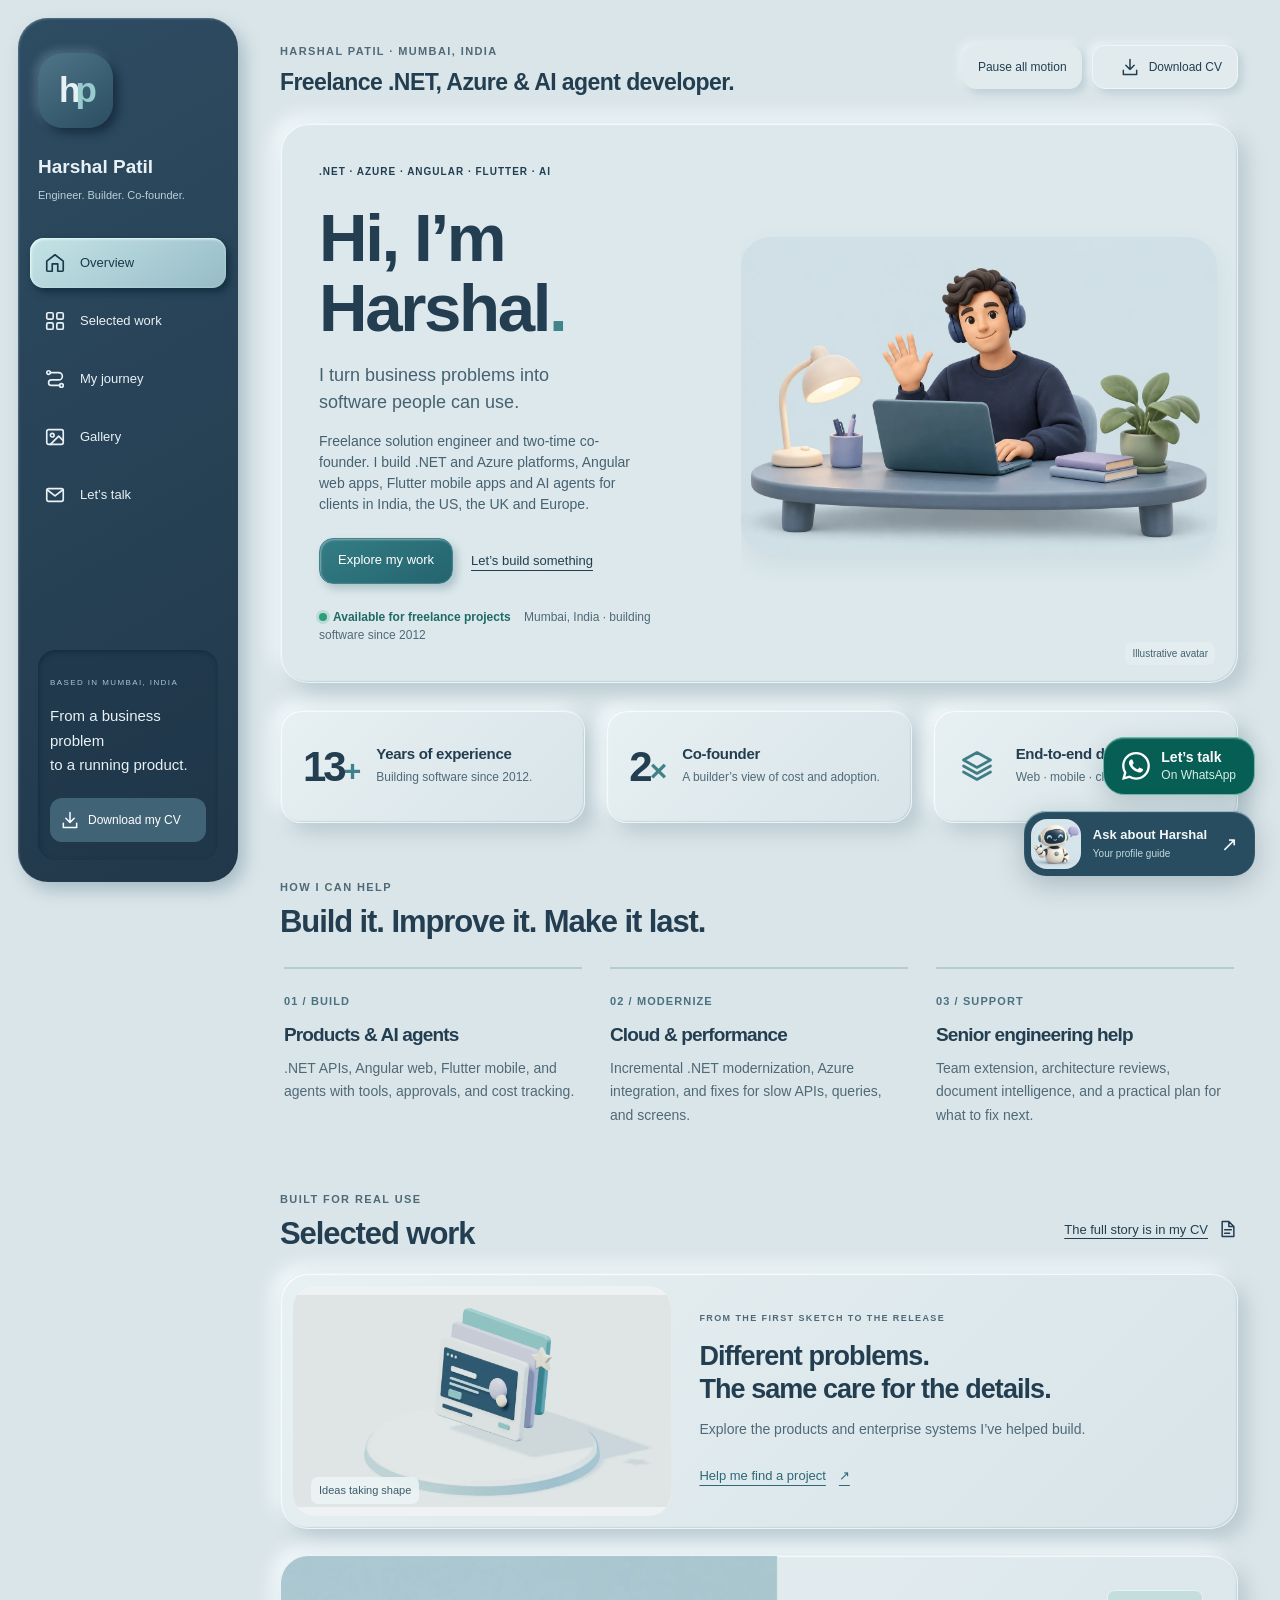
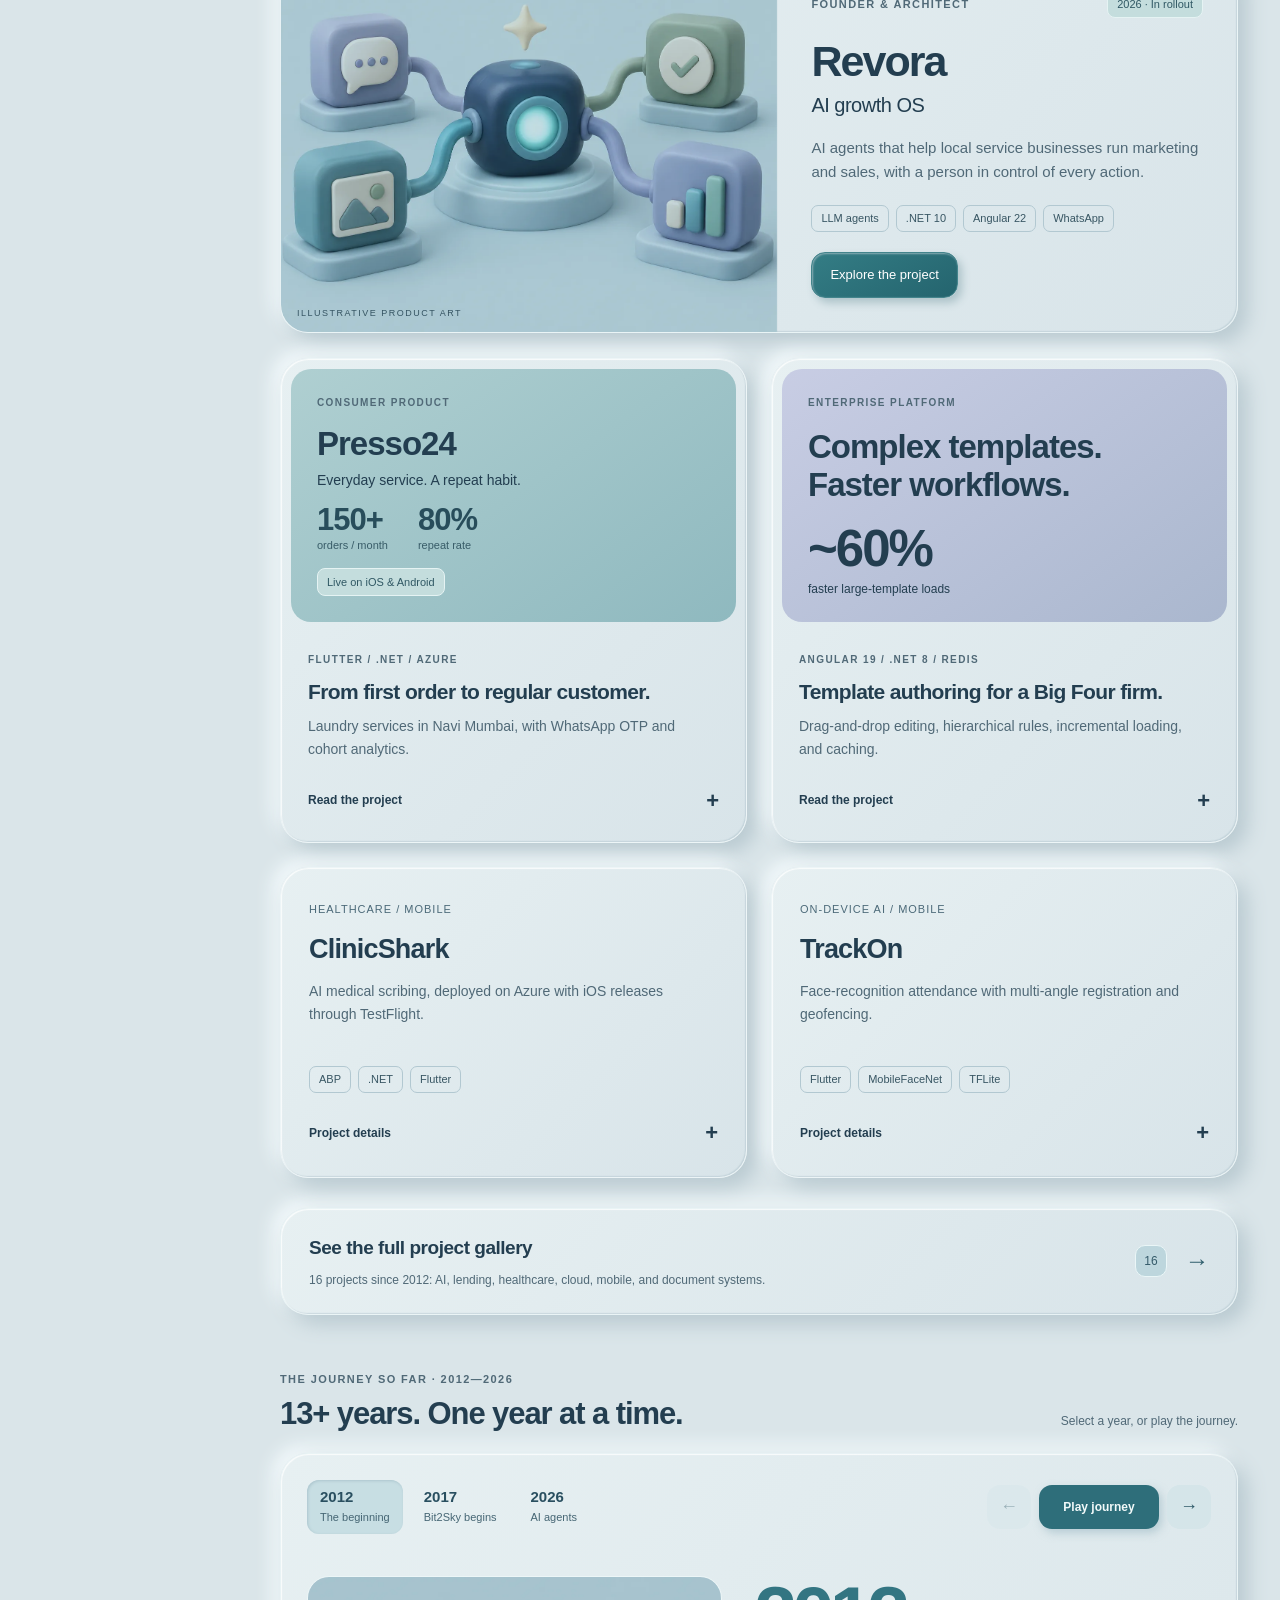
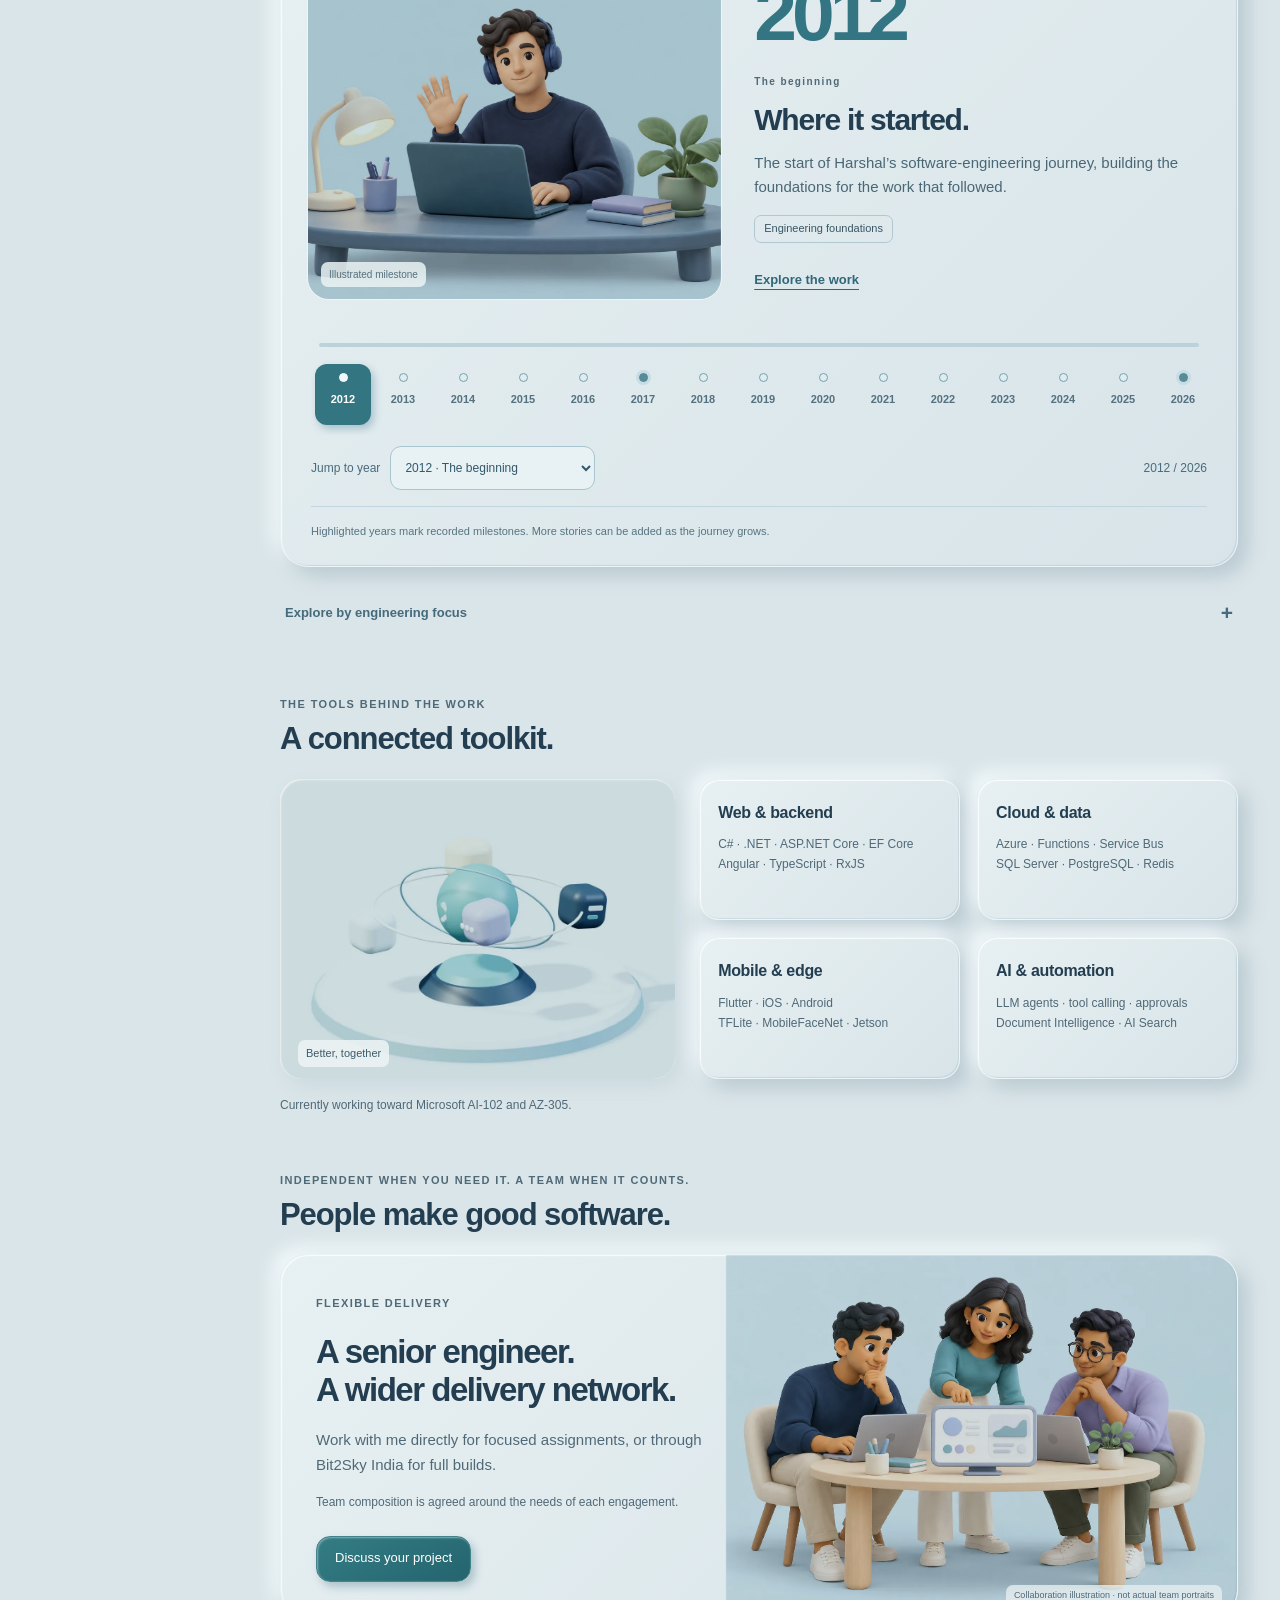
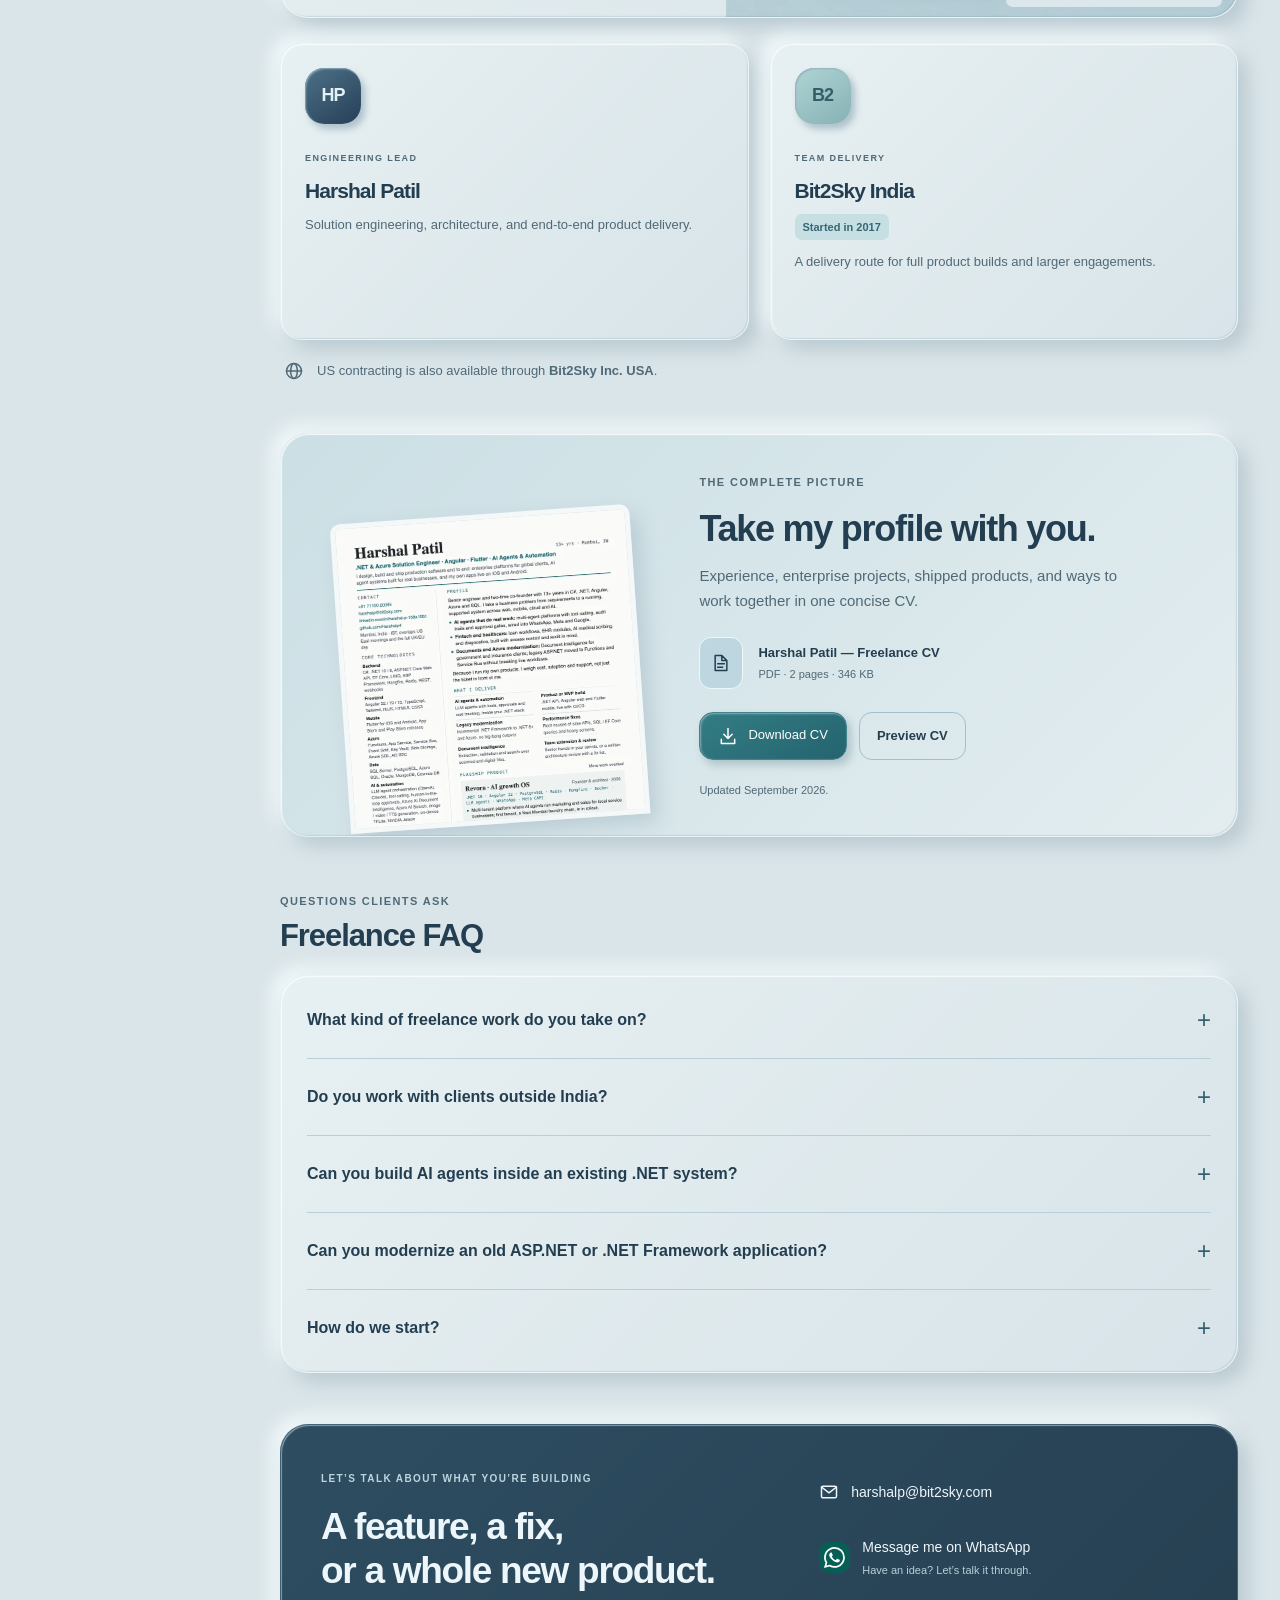
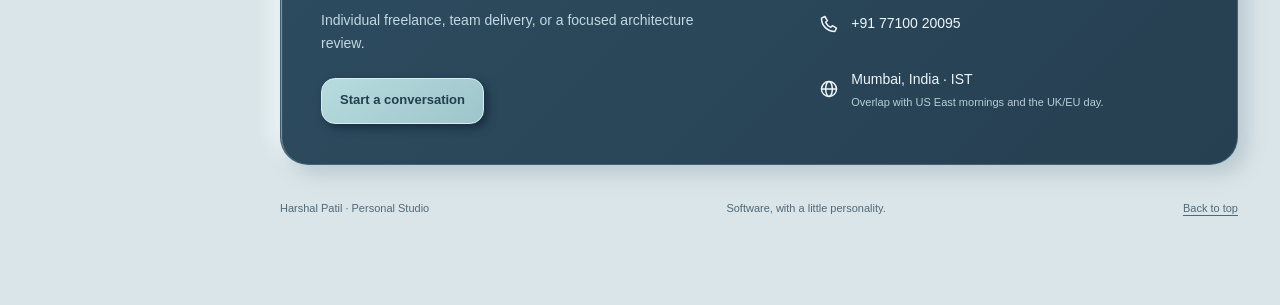
==== commit 3c4eb050: "Update contact details to +91 77100 20095 and harshalp@bit2sky.com Co-Authored-By: Claude Opus 5.5 (" ====
--- a/index.html
+++ b/index.html
@@ -6,24 +6,24 @@
 <meta name="description" content="Freelance .NET, Azure, Angular and AI agent developer in Mumbai. Building enterprise platforms, mobile apps and AI automation since 2012. See projects and get in touch.">
 <link rel="icon" href="data:image/svg+xml,%3Csvg xmlns='http://www.w3.org/2000/svg' viewBox='0 0 64 64'%3E%3Crect width='64' height='64' rx='18' fill='%23243e53'/%3E%3Ctext x='12' y='44' font-family='Arial' font-size='34' font-weight='bold' fill='%23b5dddd'%3Ehp%3C/text%3E%3C/svg%3E">
 <meta name="theme-color" content="#243e53">
-<link rel="canonical" href="https://personalprofile-two.vercel.app/">
+<link rel="canonical" href="https://harshal-r-patil.vercel.app/">
 <meta name="robots" content="index,follow,max-image-preview:large">
 <meta name="author" content="Harshal Patil">
 <meta property="og:type" content="profile">
-<meta property="og:url" content="https://personalprofile-two.vercel.app/">
+<meta property="og:url" content="https://harshal-r-patil.vercel.app/">
 <meta property="og:site_name" content="Harshal Patil">
 <meta property="og:locale" content="en_IN">
 <meta property="og:title" content="Harshal Patil | Freelance .NET, Azure &amp; AI Agent Developer">
 <meta property="og:description" content="13+ years building enterprise platforms, mobile apps and AI agent systems. Available for freelance builds, modernization and AI automation.">
-<meta property="og:image" content="https://personalprofile-two.vercel.app/assets/og-image.jpg">
+<meta property="og:image" content="https://harshal-r-patil.vercel.app/assets/og-image.jpg">
 <meta property="og:image:width" content="1200">
 <meta property="og:image:height" content="630">
 <meta property="og:image:alt" content="Harshal Patil, freelance .NET, Azure and AI developer">
 <meta name="twitter:title" content="Harshal Patil | Freelance .NET, Azure &amp; AI Agent Developer">
 <meta name="twitter:description" content="Enterprise platforms, mobile apps and AI agent systems since 2012.">
-<meta name="twitter:image" content="https://personalprofile-two.vercel.app/assets/og-image.jpg">
+<meta name="twitter:image" content="https://harshal-r-patil.vercel.app/assets/og-image.jpg">
 <meta name="twitter:card" content="summary_large_image">
-<script type="application/ld+json">{"@context": "https://schema.org", "@graph": [{"@type": "Person", "@id": "https://personalprofile-two.vercel.app/#person", "name": "Harshal Patil", "url": "https://personalprofile-two.vercel.app/", "image": "https://personalprofile-two.vercel.app/assets/og-image.jpg", "jobTitle": "Freelance .NET, Azure & AI Agent Developer", "description": "Solution engineer and two-time co-founder building .NET, Azure, Angular, Flutter and AI agent systems since 2012.", "email": "mailto:harshal.rpatil5@gmail.com", "telephone": "+91 84548 26644", "address": {"@type": "PostalAddress", "addressLocality": "Mumbai", "addressRegion": "Maharashtra", "addressCountry": "IN"}, "knowsAbout": [".NET", "C#", "ASP.NET Core", "Angular", "Microsoft Azure", "Azure Functions", "Azure Service Bus", "SQL Server", "PostgreSQL", "Flutter", "AI agents", "LLM orchestration", "Azure AI Document Intelligence", "Legacy .NET modernization"], "worksFor": {"@type": "Organization", "name": "Bit2Sky India"}}, {"@type": "ProfessionalService", "@id": "https://personalprofile-two.vercel.app/#service", "name": "Harshal Patil — Freelance Software Engineering", "url": "https://personalprofile-two.vercel.app/", "founder": {"@id": "https://personalprofile-two.vercel.app/#person"}, "areaServed": ["IN", "US", "GB", "EU"], "address": {"@type": "PostalAddress", "addressLocality": "Mumbai", "addressCountry": "IN"}, "telephone": "+91 84548 26644", "email": "harshal.rpatil5@gmail.com", "hasOfferCatalog": {"@type": "OfferCatalog", "name": "Services", "itemListElement": [{"@type": "Offer", "itemOffered": {"@type": "Service", "name": "AI agent and automation development"}}, {"@type": "Offer", "itemOffered": {"@type": "Service", "name": "Product and MVP builds (.NET, Angular, Flutter)"}}, {"@type": "Offer", "itemOffered": {"@type": "Service", "name": "Legacy .NET to .NET 8+ and Azure modernization"}}, {"@type": "Offer", "itemOffered": {"@type": "Service", "name": "API, SQL and EF Core performance fixes"}}, {"@type": "Offer", "itemOffered": {"@type": "Service", "name": "Document intelligence on Azure"}}, {"@type": "Offer", "itemOffered": {"@type": "Service", "name": "Architecture review and team extension"}}]}}, {"@type": "WebSite", "@id": "https://personalprofile-two.vercel.app/#website", "url": "https://personalprofile-two.vercel.app/", "name": "Harshal Patil", "publisher": {"@id": "https://personalprofile-two.vercel.app/#person"}, "inLanguage": "en"}]}</script>
+<script type="application/ld+json">{"@context": "https://schema.org", "@graph": [{"@type": "Person", "@id": "https://harshal-r-patil.vercel.app/#person", "name": "Harshal Patil", "url": "https://harshal-r-patil.vercel.app/", "image": "https://harshal-r-patil.vercel.app/assets/og-image.jpg", "jobTitle": "Freelance .NET, Azure & AI Agent Developer", "description": "Solution engineer and two-time co-founder building .NET, Azure, Angular, Flutter and AI agent systems since 2012.", "email": "mailto:harshalp@bit2sky.com", "telephone": "+91 77100 20095", "address": {"@type": "PostalAddress", "addressLocality": "Mumbai", "addressRegion": "Maharashtra", "addressCountry": "IN"}, "knowsAbout": [".NET", "C#", "ASP.NET Core", "Angular", "Microsoft Azure", "Azure Functions", "Azure Service Bus", "SQL Server", "PostgreSQL", "Flutter", "AI agents", "LLM orchestration", "Azure AI Document Intelligence", "Legacy .NET modernization"], "worksFor": {"@type": "Organization", "name": "Bit2Sky India"}}, {"@type": "ProfessionalService", "@id": "https://harshal-r-patil.vercel.app/#service", "name": "Harshal Patil — Freelance Software Engineering", "url": "https://harshal-r-patil.vercel.app/", "founder": {"@id": "https://harshal-r-patil.vercel.app/#person"}, "areaServed": ["IN", "US", "GB", "EU"], "address": {"@type": "PostalAddress", "addressLocality": "Mumbai", "addressCountry": "IN"}, "telephone": "+91 77100 20095", "email": "harshalp@bit2sky.com", "hasOfferCatalog": {"@type": "OfferCatalog", "name": "Services", "itemListElement": [{"@type": "Offer", "itemOffered": {"@type": "Service", "name": "AI agent and automation development"}}, {"@type": "Offer", "itemOffered": {"@type": "Service", "name": "Product and MVP builds (.NET, Angular, Flutter)"}}, {"@type": "Offer", "itemOffered": {"@type": "Service", "name": "Legacy .NET to .NET 8+ and Azure modernization"}}, {"@type": "Offer", "itemOffered": {"@type": "Service", "name": "API, SQL and EF Core performance fixes"}}, {"@type": "Offer", "itemOffered": {"@type": "Service", "name": "Document intelligence on Azure"}}, {"@type": "Offer", "itemOffered": {"@type": "Service", "name": "Architecture review and team extension"}}]}}, {"@type": "WebSite", "@id": "https://harshal-r-patil.vercel.app/#website", "url": "https://harshal-r-patil.vercel.app/", "name": "Harshal Patil", "publisher": {"@id": "https://harshal-r-patil.vercel.app/#person"}, "inLanguage": "en"}]}</script>
 <link rel="stylesheet" href="studio.css"><link rel="stylesheet" href="profile.css"><link rel="stylesheet" href="gallery.css"><link rel="stylesheet" href="personality.css"><link rel="stylesheet" href="journey.css">
 <script type="importmap">{"imports":{"three":"./vendor/three.module.js"}}</script>
 <link rel="stylesheet" href="contact.css">
@@ -102,11 +102,11 @@
 </section>
 <!-- Temporarily hidden; remove hidden to restore testimonials. -->
 <section id="testimonials" class="section testimonials" hidden><div class="section-heading"><div><span class="eyebrow">WHAT CLIENTS SAY</span><h2>Trusted to ship.</h2></div><span class="sample-note">Sample testimonials · to be replaced with real client feedback</span></div><div class="testimonial-grid"><figure class="clay testimonial"><span class="sample-badge">Sample</span><blockquote>“Harshal took our slow, fragile platform and made it fast and predictable without a risky rewrite. Clear communication and no surprises.”</blockquote><figcaption><strong>Engineering manager</strong><span>Enterprise advisory platform</span></figcaption></figure><figure class="clay testimonial"><span class="sample-badge">Sample</span><blockquote>“He understood the business problem before writing any code. Our app went from idea to both app stores, and he still supports it.”</blockquote><figcaption><strong>Founder</strong><span>Consumer services startup</span></figcaption></figure><figure class="clay testimonial"><span class="sample-badge">Sample</span><blockquote>“Solid .NET and Azure depth, plus practical AI. The document-processing workflow he built cut hours of manual checking every week.”</blockquote><figcaption><strong>Product owner</strong><span>Healthcare software company</span></figcaption></figure></div></section><section id="cv" class="section cv-section clay"><div class="cv-preview"><img src="assets/cv-preview.webp" alt="First page of Harshal Patil’s attached freelance CV" width="786" height="1111" loading="lazy"></div><div class="cv-copy"><span class="eyebrow">THE COMPLETE PICTURE</span><h2>Take my profile with you.</h2><p>Experience, enterprise projects, shipped products, and ways to work together in one concise CV.</p><div class="cv-file"><span data-icon="file" aria-hidden="true"></span><span><strong>Harshal Patil — Freelance CV</strong><small>PDF · 2 pages · 346 KB</small></span></div><div class="cv-actions"><a class="primary" href="assets/harshal-patil-cv.pdf" download="Harshal-Patil-CV.pdf"><span data-icon="download" aria-hidden="true"></span>Download CV</a><button class="secondary" id="preview-cv">Preview CV</button></div><span class="quiet">Updated September 2026.</span></div></section>
-<section id="faq" class="section faq"><div class="section-heading"><div><span class="eyebrow">QUESTIONS CLIENTS ASK</span><h2>Freelance FAQ</h2></div></div><div class="faq-list clay"><details class="faq-item"><summary>What kind of freelance work do you take on?<span aria-hidden="true">+</span></summary><p>Product and MVP builds on .NET, Angular and Flutter; AI agents and automation; legacy .NET modernization to .NET 8+ and Azure; performance fixes for slow APIs and SQL; document intelligence; and architecture reviews. I take hourly work or fixed milestones.</p></details><details class="faq-item"><summary>Do you work with clients outside India?<span aria-hidden="true">+</span></summary><p>Yes. I work from Mumbai on IST, which overlaps US East Coast mornings and the full UK and European working day. US contracts can also run through Bit2Sky Inc. USA.</p></details><details class="faq-item"><summary>Can you build AI agents inside an existing .NET system?<span aria-hidden="true">+</span></summary><p>Yes. I build LLM agents with tool calling, human approval steps, audit logs and cost tracking, connected to channels such as WhatsApp, Meta and Google. Revora, my own AI growth platform, is built this way on .NET 10 and Angular.</p></details><details class="faq-item"><summary>Can you modernize an old ASP.NET or .NET Framework application?<span aria-hidden="true">+</span></summary><p>Yes. I move legacy ASP.NET and SQL workloads to .NET 8+ and Azure step by step, using Azure Functions, Service Bus and event-driven designs, without a risky big-bang cutover.</p></details><details class="faq-item"><summary>How do we start?<span aria-hidden="true">+</span></summary><p>Send a short note about what you are building by email or WhatsApp. I reply with questions, a suggested approach and an estimate with milestones.</p></details></div></section><script type="application/ld+json">{"@context": "https://schema.org", "@type": "FAQPage", "mainEntity": [{"@type": "Question", "name": "What kind of freelance work do you take on?", "acceptedAnswer": {"@type": "Answer", "text": "Product and MVP builds on .NET, Angular and Flutter; AI agents and automation; legacy .NET modernization to .NET 8+ and Azure; performance fixes for slow APIs and SQL; document intelligence; and architecture reviews. I take hourly work or fixed milestones."}}, {"@type": "Question", "name": "Do you work with clients outside India?", "acceptedAnswer": {"@type": "Answer", "text": "Yes. I work from Mumbai on IST, which overlaps US East Coast mornings and the full UK and European working day. US contracts can also run through Bit2Sky Inc. USA."}}, {"@type": "Question", "name": "Can you build AI agents inside an existing .NET system?", "acceptedAnswer": {"@type": "Answer", "text": "Yes. I build LLM agents with tool calling, human approval steps, audit logs and cost tracking, connected to channels such as WhatsApp, Meta and Google. Revora, my own AI growth platform, is built this way on .NET 10 and Angular."}}, {"@type": "Question", "name": "Can you modernize an old ASP.NET or .NET Framework application?", "acceptedAnswer": {"@type": "Answer", "text": "Yes. I move legacy ASP.NET and SQL workloads to .NET 8+ and Azure step by step, using Azure Functions, Service Bus and event-driven designs, without a risky big-bang cutover."}}, {"@type": "Question", "name": "How do we start?", "acceptedAnswer": {"@type": "Answer", "text": "Send a short note about what you are building by email or WhatsApp. I reply with questions, a suggested approach and an estimate with milestones."}}]}</script><section id="contact" class="section contact clay"><div><span class="eyebrow">LET’S TALK ABOUT WHAT YOU’RE BUILDING</span><h2>A feature, a fix,<br>or a whole new product.</h2><p>Individual freelance, team delivery, or a focused architecture review.</p><a class="primary" href="mailto:harshal.rpatil5@gmail.com?subject=Let%E2%80%99s%20discuss%20a%20project">Start a conversation</a></div><div class="contact-details"><a href="mailto:harshal.rpatil5@gmail.com"><span data-icon="mail" aria-hidden="true"></span><span>harshal.rpatil5@gmail.com</span></a><a class="whatsapp-contact" href="https://wa.me/918454826644?text=Hi%20Harshal%21%20I%20came%20across%20your%20portfolio%20and%20would%20love%20to%20discuss%20a%20project.%20Could%20we%20connect%20to%20talk%20about%20the%20scope%2C%20timeline%2C%20and%20how%20we%20can%20work%20together%3F" target="_blank" rel="noopener noreferrer" aria-label="Message Harshal on WhatsApp (opens in a new tab)">
+<section id="faq" class="section faq"><div class="section-heading"><div><span class="eyebrow">QUESTIONS CLIENTS ASK</span><h2>Freelance FAQ</h2></div></div><div class="faq-list clay"><details class="faq-item"><summary>What kind of freelance work do you take on?<span aria-hidden="true">+</span></summary><p>Product and MVP builds on .NET, Angular and Flutter; AI agents and automation; legacy .NET modernization to .NET 8+ and Azure; performance fixes for slow APIs and SQL; document intelligence; and architecture reviews. I take hourly work or fixed milestones.</p></details><details class="faq-item"><summary>Do you work with clients outside India?<span aria-hidden="true">+</span></summary><p>Yes. I work from Mumbai on IST, which overlaps US East Coast mornings and the full UK and European working day. US contracts can also run through Bit2Sky Inc. USA.</p></details><details class="faq-item"><summary>Can you build AI agents inside an existing .NET system?<span aria-hidden="true">+</span></summary><p>Yes. I build LLM agents with tool calling, human approval steps, audit logs and cost tracking, connected to channels such as WhatsApp, Meta and Google. Revora, my own AI growth platform, is built this way on .NET 10 and Angular.</p></details><details class="faq-item"><summary>Can you modernize an old ASP.NET or .NET Framework application?<span aria-hidden="true">+</span></summary><p>Yes. I move legacy ASP.NET and SQL workloads to .NET 8+ and Azure step by step, using Azure Functions, Service Bus and event-driven designs, without a risky big-bang cutover.</p></details><details class="faq-item"><summary>How do we start?<span aria-hidden="true">+</span></summary><p>Send a short note about what you are building by email or WhatsApp. I reply with questions, a suggested approach and an estimate with milestones.</p></details></div></section><script type="application/ld+json">{"@context": "https://schema.org", "@type": "FAQPage", "mainEntity": [{"@type": "Question", "name": "What kind of freelance work do you take on?", "acceptedAnswer": {"@type": "Answer", "text": "Product and MVP builds on .NET, Angular and Flutter; AI agents and automation; legacy .NET modernization to .NET 8+ and Azure; performance fixes for slow APIs and SQL; document intelligence; and architecture reviews. I take hourly work or fixed milestones."}}, {"@type": "Question", "name": "Do you work with clients outside India?", "acceptedAnswer": {"@type": "Answer", "text": "Yes. I work from Mumbai on IST, which overlaps US East Coast mornings and the full UK and European working day. US contracts can also run through Bit2Sky Inc. USA."}}, {"@type": "Question", "name": "Can you build AI agents inside an existing .NET system?", "acceptedAnswer": {"@type": "Answer", "text": "Yes. I build LLM agents with tool calling, human approval steps, audit logs and cost tracking, connected to channels such as WhatsApp, Meta and Google. Revora, my own AI growth platform, is built this way on .NET 10 and Angular."}}, {"@type": "Question", "name": "Can you modernize an old ASP.NET or .NET Framework application?", "acceptedAnswer": {"@type": "Answer", "text": "Yes. I move legacy ASP.NET and SQL workloads to .NET 8+ and Azure step by step, using Azure Functions, Service Bus and event-driven designs, without a risky big-bang cutover."}}, {"@type": "Question", "name": "How do we start?", "acceptedAnswer": {"@type": "Answer", "text": "Send a short note about what you are building by email or WhatsApp. I reply with questions, a suggested approach and an estimate with milestones."}}]}</script><section id="contact" class="section contact clay"><div><span class="eyebrow">LET’S TALK ABOUT WHAT YOU’RE BUILDING</span><h2>A feature, a fix,<br>or a whole new product.</h2><p>Individual freelance, team delivery, or a focused architecture review.</p><a class="primary" href="mailto:harshalp@bit2sky.com?subject=Let%E2%80%99s%20discuss%20a%20project">Start a conversation</a></div><div class="contact-details"><a href="mailto:harshalp@bit2sky.com"><span data-icon="mail" aria-hidden="true"></span><span>harshalp@bit2sky.com</span></a><a class="whatsapp-contact" href="https://wa.me/917710020095?text=Hi%20Harshal%21%20I%20came%20across%20your%20portfolio%20and%20would%20love%20to%20discuss%20a%20project.%20Could%20we%20connect%20to%20talk%20about%20the%20scope%2C%20timeline%2C%20and%20how%20we%20can%20work%20together%3F" target="_blank" rel="noopener noreferrer" aria-label="Message Harshal on WhatsApp (opens in a new tab)">
 <span class="whatsapp-icon" aria-hidden="true"><img src="assets/whatsapp.svg" alt="" width="21" height="21"></span>
 <span>Message me on WhatsApp<small>Have an idea? Let’s talk it through.</small></span>
 </a>
-<a href="tel:+918454826644"><span data-icon="phone" aria-hidden="true"></span><span>+91 84548 26644</span></a><div><span data-icon="globe" aria-hidden="true"></span><span>Mumbai, India · IST<small>Overlap with US East mornings and the UK/EU day.</small></span></div></div></section>
+<a href="tel:+917710020095"><span data-icon="phone" aria-hidden="true"></span><span>+91 77100 20095</span></a><div><span data-icon="globe" aria-hidden="true"></span><span>Mumbai, India · IST<small>Overlap with US East mornings and the UK/EU day.</small></span></div></div></section>
 <details id="assets" class="studio-extras" hidden><summary>Explore the 3D studio & design assets <span aria-hidden="true">+</span></summary>
     <section id="motion" class="section motion-section"><div class="section-heading"><div><span class="eyebrow">SMALL DETAILS, MORE PERSONALITY</span><h2>The motion studio</h2></div><span class="quiet">Live 3D · seamless 8-second loops</span></div>
       <div class="motion-layout clay"><div class="scene-wrap"><canvas id="scene" aria-label="Animated 3D desk with a laptop, lamp, plant, and floating star" role="img"></canvas><div id="scene-fallback" hidden>Live 3D is unavailable in this browser. <a href="assets/welcome-desk.mp4">Watch the rendered animation</a>.</div><span class="scene-label"><i></i><span id="scene-name">WELCOME DESK</span></span><span class="scene-tip">Move your pointer to look around</span></div><div class="motion-panel"><span class="eyebrow">CHOOSE A MOMENT</span><div class="scene-options" aria-label="3D animation selection"><button class="selected" data-scene="desk" aria-pressed="true"><span class="number">01</span><span><strong>Welcome desk</strong><small>A quiet hello for your hero.</small></span><span aria-hidden="true">↗</span></button><button data-scene="orbit" aria-pressed="false"><span class="number">02</span><span><strong>Skill orbit</strong><small>A connected, playful toolkit.</small></span><span aria-hidden="true">↗</span></button><button data-scene="cards" aria-pressed="false"><span class="number">03</span><span><strong>Project reveal</strong><small>Work that opens up on hover.</small></span><span aria-hidden="true">↗</span></button></div><p id="motion-description">A laptop eases open, the plant sways, and a small star floats. Use it beside your introduction.</p><div class="download-row"><a id="video-download" href="assets/welcome-desk.mp4" download>Video <span>↧</span></a><a id="model-download" href="assets/welcome-desk.glb" download>3D model <span>↧</span></a></div><span class="quiet footnote">Editable GLB + MP4. Pause anytime.</span></div></div>
@@ -116,7 +116,7 @@
 </details>
 <footer><span>Harshal Patil · Personal Studio</span><span>Software, with a little personality.</span><a href="#overview">Back to top</a></footer>
 </main>
-<a class="whatsapp-float whatsapp-float--with-guide" href="https://wa.me/918454826644?text=Hi%20Harshal%21%20I%20came%20across%20your%20portfolio%20and%20would%20love%20to%20discuss%20a%20project.%20Could%20we%20connect%20to%20talk%20about%20the%20scope%2C%20timeline%2C%20and%20how%20we%20can%20work%20together%3F" target="_blank" rel="noopener noreferrer" aria-label="Chat with Harshal on WhatsApp (opens in a new tab)" title="Discuss your project on WhatsApp">
+<a class="whatsapp-float whatsapp-float--with-guide" href="https://wa.me/917710020095?text=Hi%20Harshal%21%20I%20came%20across%20your%20portfolio%20and%20would%20love%20to%20discuss%20a%20project.%20Could%20we%20connect%20to%20talk%20about%20the%20scope%2C%20timeline%2C%20and%20how%20we%20can%20work%20together%3F" target="_blank" rel="noopener noreferrer" aria-label="Chat with Harshal on WhatsApp (opens in a new tab)" title="Discuss your project on WhatsApp">
 <img src="assets/whatsapp.svg" alt="" width="28" height="28">
 <span>Let’s talk<small>On WhatsApp</small></span>
 </a>
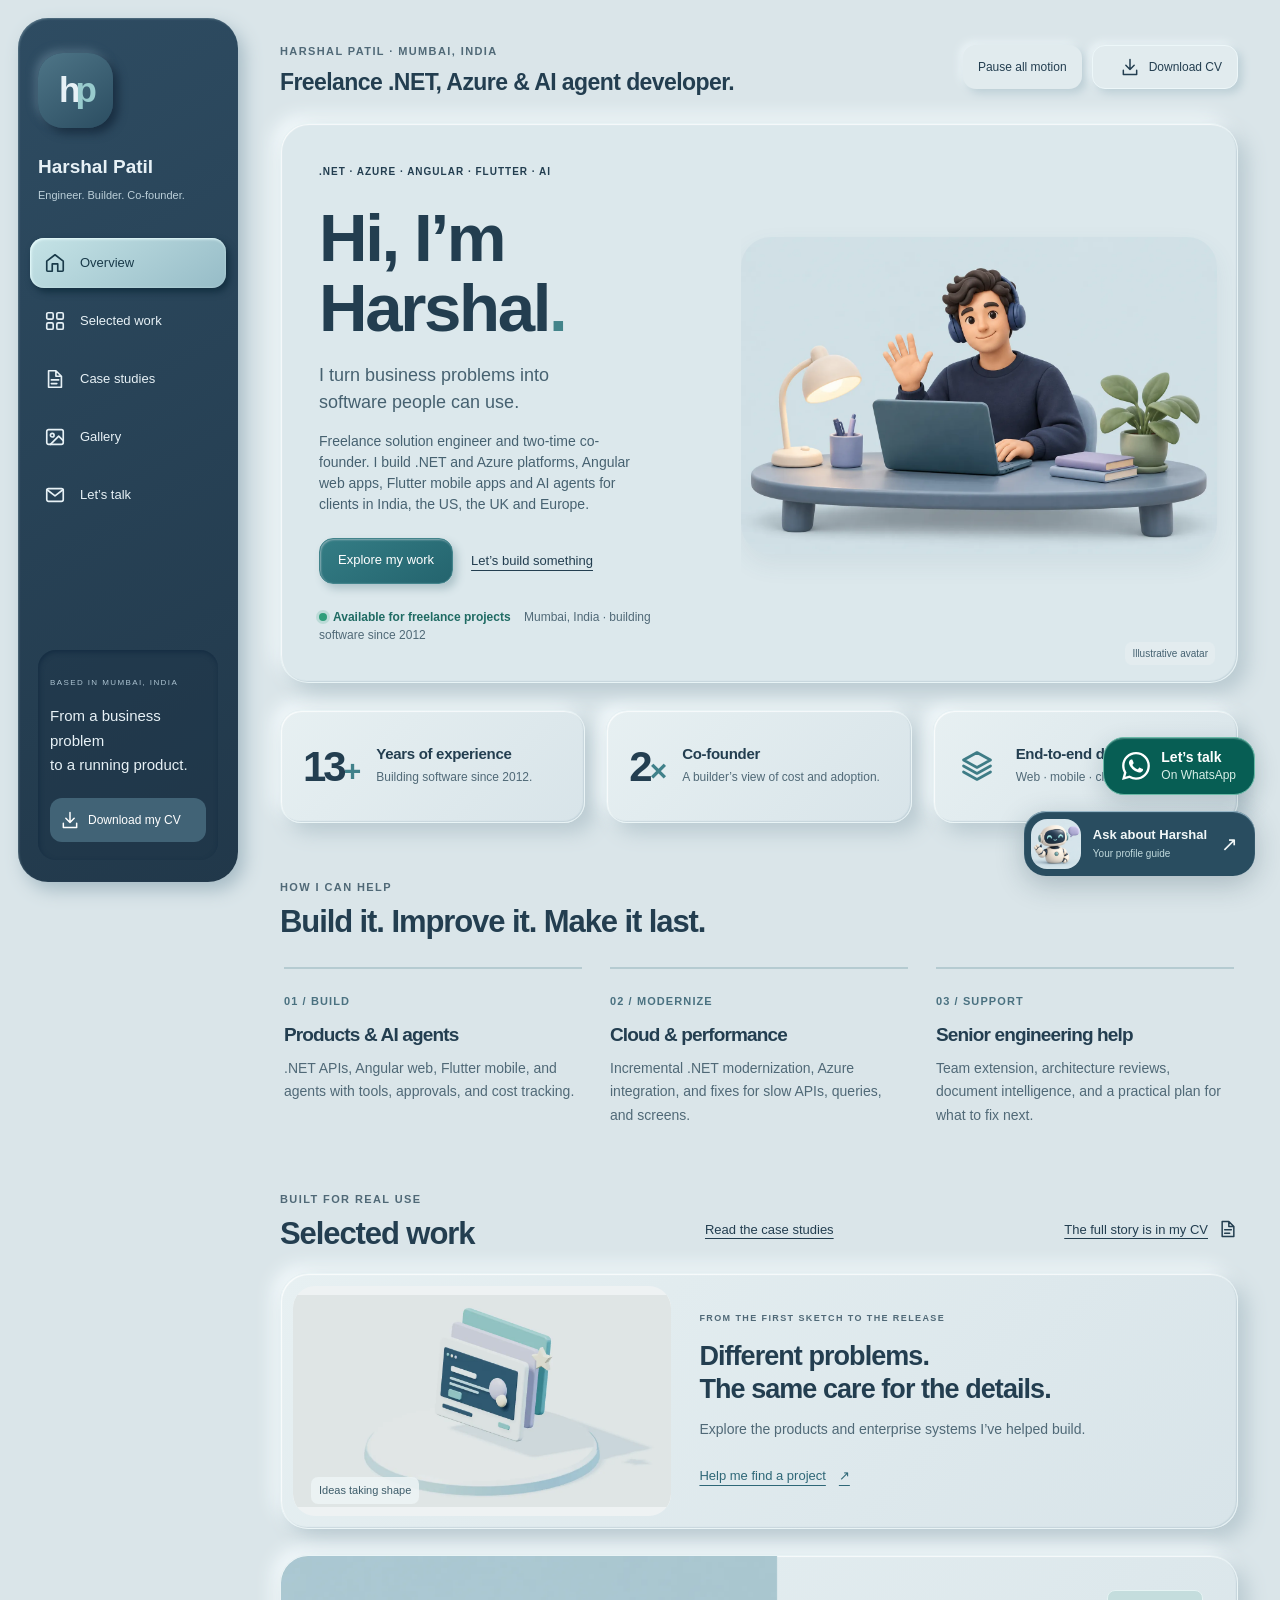
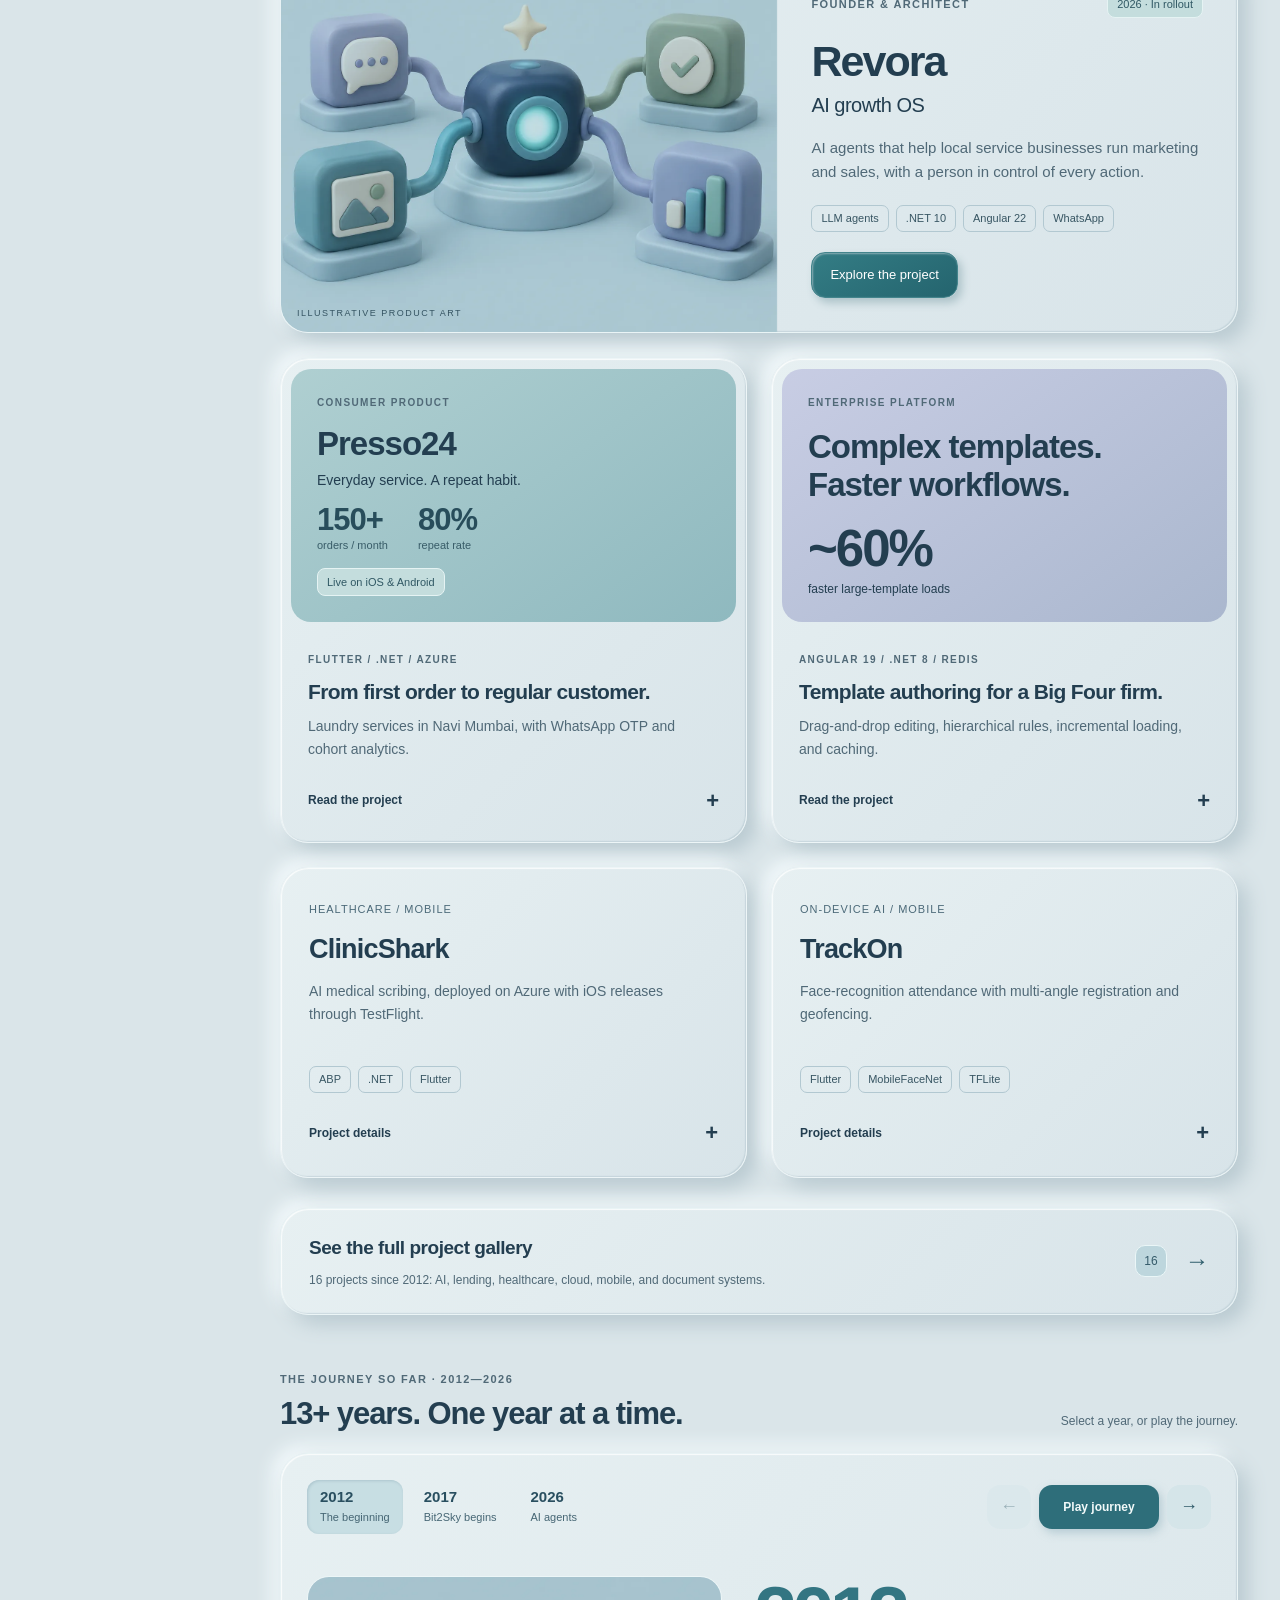
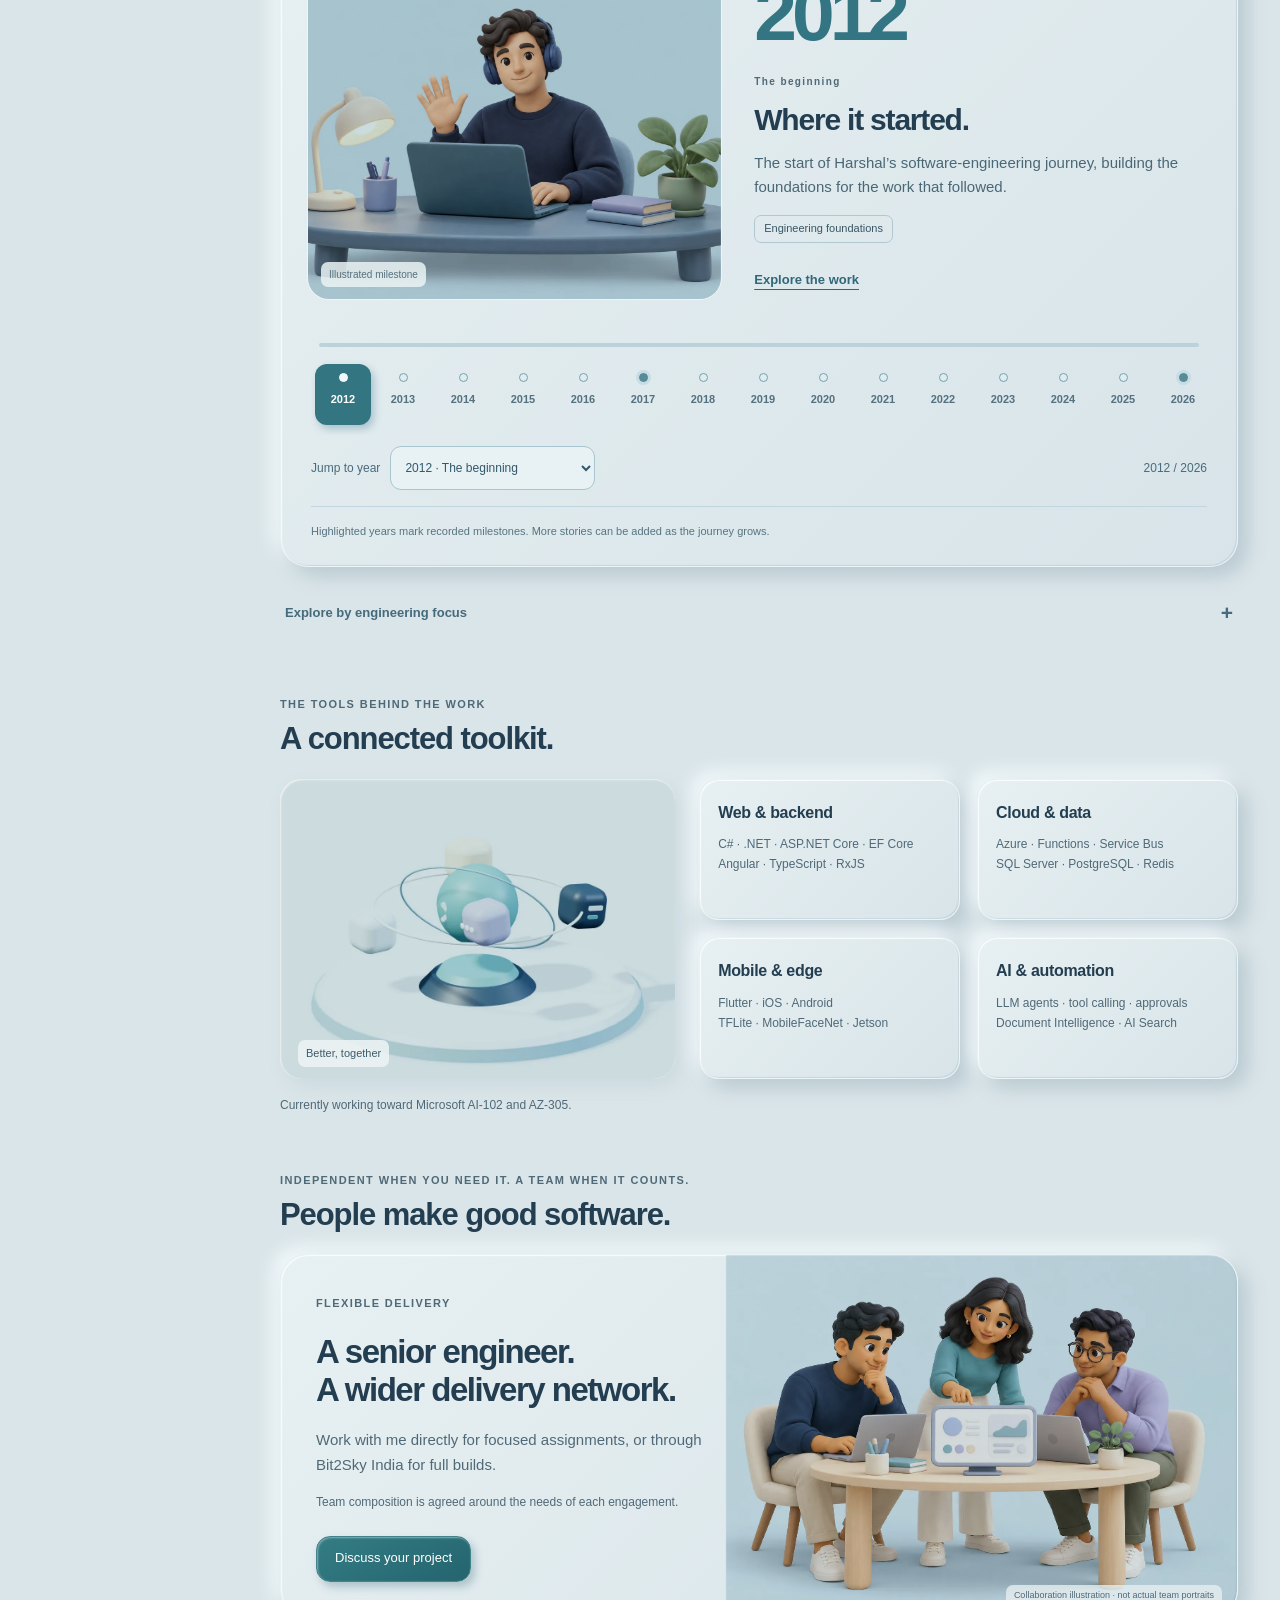
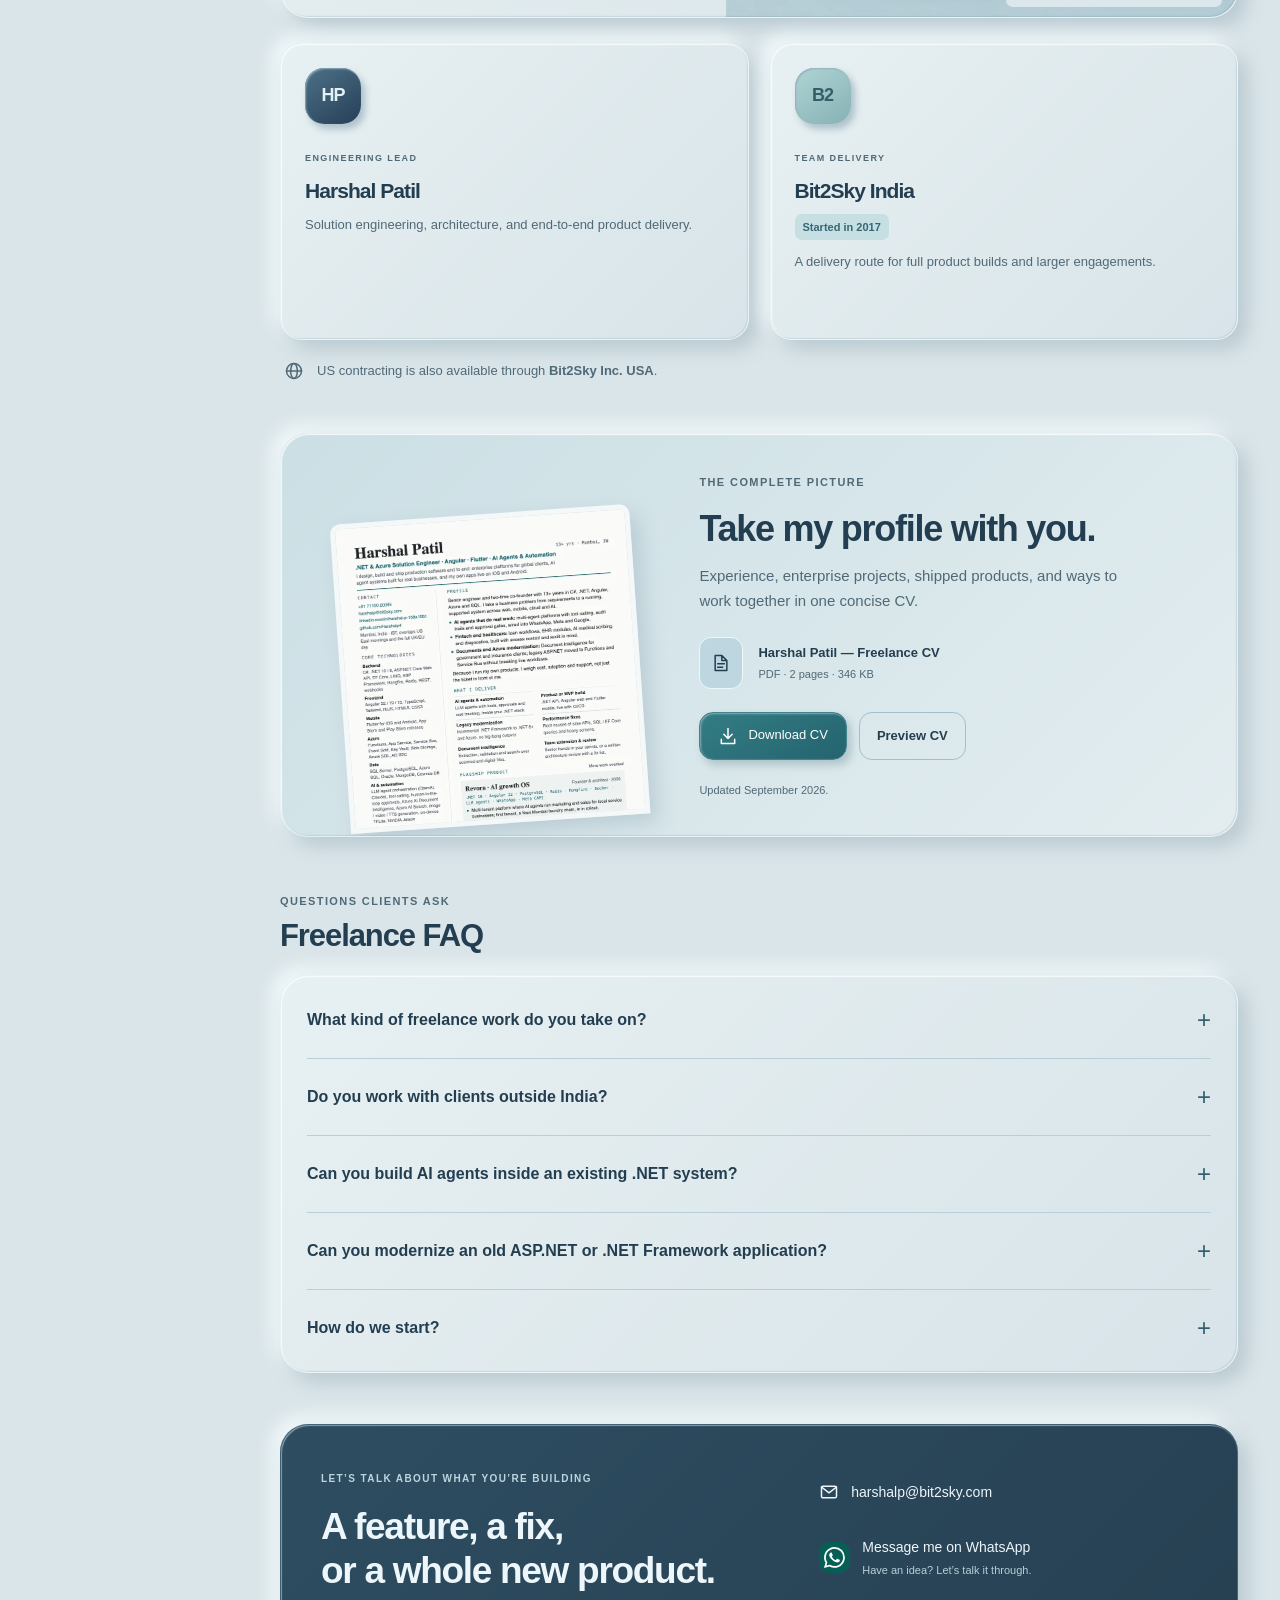
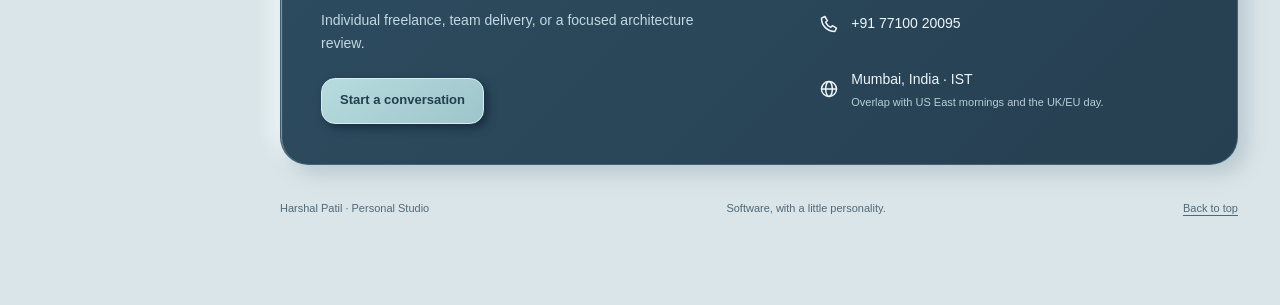
==== commit 27461ecb: "Add case studies: Revora, EHR, template authoring, Presso24 - /work/ index plus four case studies (p" ====
--- a/index.html
+++ b/index.html
@@ -36,7 +36,7 @@
 <nav aria-label="Profile">
 <a class="active" href="#overview"><span data-icon="home" aria-hidden="true"></span>Overview</a>
 <a href="#work"><span data-icon="grid" aria-hidden="true"></span>Selected work</a>
-<a href="#journey"><span data-icon="journey" aria-hidden="true"></span>My journey</a>
+<a href="work/"><span data-icon="file" aria-hidden="true"></span>Case studies</a>
 <a href="gallery.html"><span data-icon="gallery" aria-hidden="true"></span>Gallery</a>
 <a href="#contact"><span data-icon="mail" aria-hidden="true"></span>Let’s talk</a>
 </nav>
@@ -60,7 +60,7 @@
 <article><span class="service-number">02 / MODERNIZE</span><h3>Cloud & performance</h3><p>Incremental .NET modernization, Azure integration, and fixes for slow APIs, queries, and screens.</p></article>
 <article><span class="service-number">03 / SUPPORT</span><h3>Senior engineering help</h3><p>Team extension, architecture reviews, document intelligence, and a practical plan for what to fix next.</p></article>
 </div></section>
-<section id="work" class="section"><div class="section-heading"><div><span class="eyebrow">BUILT FOR REAL USE</span><h2>Selected work</h2></div><a class="inline-link" href="#cv">The full story is in my CV <span data-icon="file" aria-hidden="true"></span></a></div>
+<section id="work" class="section"><div class="section-heading"><div><span class="eyebrow">BUILT FOR REAL USE</span><h2>Selected work</h2></div><a class="inline-link" href="work/">Read the case studies</a><a class="inline-link" href="#cv">The full story is in my CV <span data-icon="file" aria-hidden="true"></span></a></div>
 <div class="work-intro clay"><figure class="profile-moment "><video data-motion-video data-src="assets/project-reveal.mp4" data-label="Ideas taking shape" poster="assets/project-reveal-poster.webp" muted loop playsinline preload="none" aria-label="Ideas taking shape — decorative 3D animation" width="1280" height="720"></video><figcaption><span>Ideas taking shape</span><button type="button" class="moment-toggle" hidden aria-label="Pause Ideas taking shape animation">Pause</button></figcaption></figure><div><span class="eyebrow">FROM THE FIRST SKETCH TO THE RELEASE</span><h3>Different problems.<br>The same care for the details.</h3><p>Explore the products and enterprise systems I’ve helped build.</p><button class="text-action" type="button" data-open-chat data-chat-question="Which projects should I explore?">Help me find a project <span aria-hidden="true">↗</span></button></div></div>
 <div class="flagship clay"><div class="flagship-art"><img src="assets/revora-agents.webp" alt="Illustration of connected AI tools for messages, approvals, creative work, and analytics" width="1536" height="1024" loading="lazy"><span class="art-label">ILLUSTRATIVE PRODUCT ART</span></div><div class="flagship-copy"><div class="label-row"><span class="eyebrow">FOUNDER & ARCHITECT</span><span class="pill">2026 · In rollout</span></div><h3>Revora<span>AI growth OS</span></h3><p>AI agents that help local service businesses run marketing and sales, with a person in control of every action.</p><div class="tag-list"><span>LLM agents</span><span>.NET 10</span><span>Angular 22</span><span>WhatsApp</span></div><button class="primary" data-project="revora">Explore the project</button></div></div>
 <div class="project-grid-v2">
@@ -120,7 +120,7 @@
 <img src="assets/whatsapp.svg" alt="" width="28" height="28">
 <span>Let’s talk<small>On WhatsApp</small></span>
 </a>
-<dialog id="project-dialog" aria-labelledby="project-title"><button class="close" aria-label="Close project details">×</button><figure id="project-visual" hidden><img alt="" width="1536" height="1024"><figcaption>Concept illustration · not a production screenshot</figcaption></figure><span class="eyebrow" id="project-type">PROJECT SNAPSHOT</span><h2 id="project-title"></h2><p id="project-body"></p><ul id="project-points"></ul><div class="project-outcome" id="project-outcome"></div><div id="project-tags"></div><a class="dialog-cv" href="assets/harshal-patil-cv.pdf" target="_blank" rel="noopener">Read the complete CV</a></dialog>
+<dialog id="project-dialog" aria-labelledby="project-title"><button class="close" aria-label="Close project details">×</button><figure id="project-visual" hidden><img alt="" width="1536" height="1024"><figcaption>Concept illustration · not a production screenshot</figcaption></figure><span class="eyebrow" id="project-type">PROJECT SNAPSHOT</span><h2 id="project-title"></h2><p id="project-body"></p><ul id="project-points"></ul><div class="project-outcome" id="project-outcome"></div><div id="project-tags"></div><a class="dialog-case primary" id="project-case" href="#" hidden>Read the full case study →</a><a class="dialog-cv" href="assets/harshal-patil-cv.pdf" target="_blank" rel="noopener">Read the complete CV</a></dialog>
 <dialog id="cv-dialog" aria-labelledby="cv-dialog-title"><div class="cv-dialog-header"><div><span class="eyebrow">CURRICULUM VITAE</span><h2 id="cv-dialog-title">Harshal Patil</h2></div><button class="close" aria-label="Close CV preview">×</button></div><iframe title="Harshal Patil freelance CV PDF preview" loading="lazy"></iframe><div class="cv-dialog-footer"><a class="primary" href="assets/harshal-patil-cv.pdf" download="Harshal-Patil-CV.pdf">Download CV</a><a href="assets/harshal-patil-cv.pdf" target="_blank" rel="noopener">Open PDF in a new tab</a></div></dialog>
 
 <button type="button" id="chat-launcher" class="chat-launcher" data-open-chat aria-haspopup="dialog" aria-controls="profile-chat" aria-label="Ask about Harshal — open profile guide" hidden><img src="assets/profile-guide.webp" alt="" width="56" height="56"><span>Ask about Harshal<small>Your profile guide</small></span><span class="chat-launcher-arrow" aria-hidden="true">↗</span></button>
--- a/gallery.css
+++ b/gallery.css
@@ -85,3 +85,6 @@
 .gallery-type-tile.tile-lilac{background:linear-gradient(150deg,#cfd2ea,#a5aacd)}
 .gallery-type-tile.tile-sand{background:linear-gradient(150deg,#f0e4c8,#d6c29a)}
 .gallery-type-tile.tile-sage{background:linear-gradient(150deg,#cfe0d2,#a3c1aa)}
+
+.dialog-case{display:inline-flex;margin:18px 12px 0 0;min-height:44px;align-items:center}.dialog-case[hidden]{display:none}
+.gallery-case-link{display:inline-block;margin:-8px 0 14px;font-size:13px;font-weight:700;color:#286c75;text-decoration:underline;text-underline-offset:3px}
